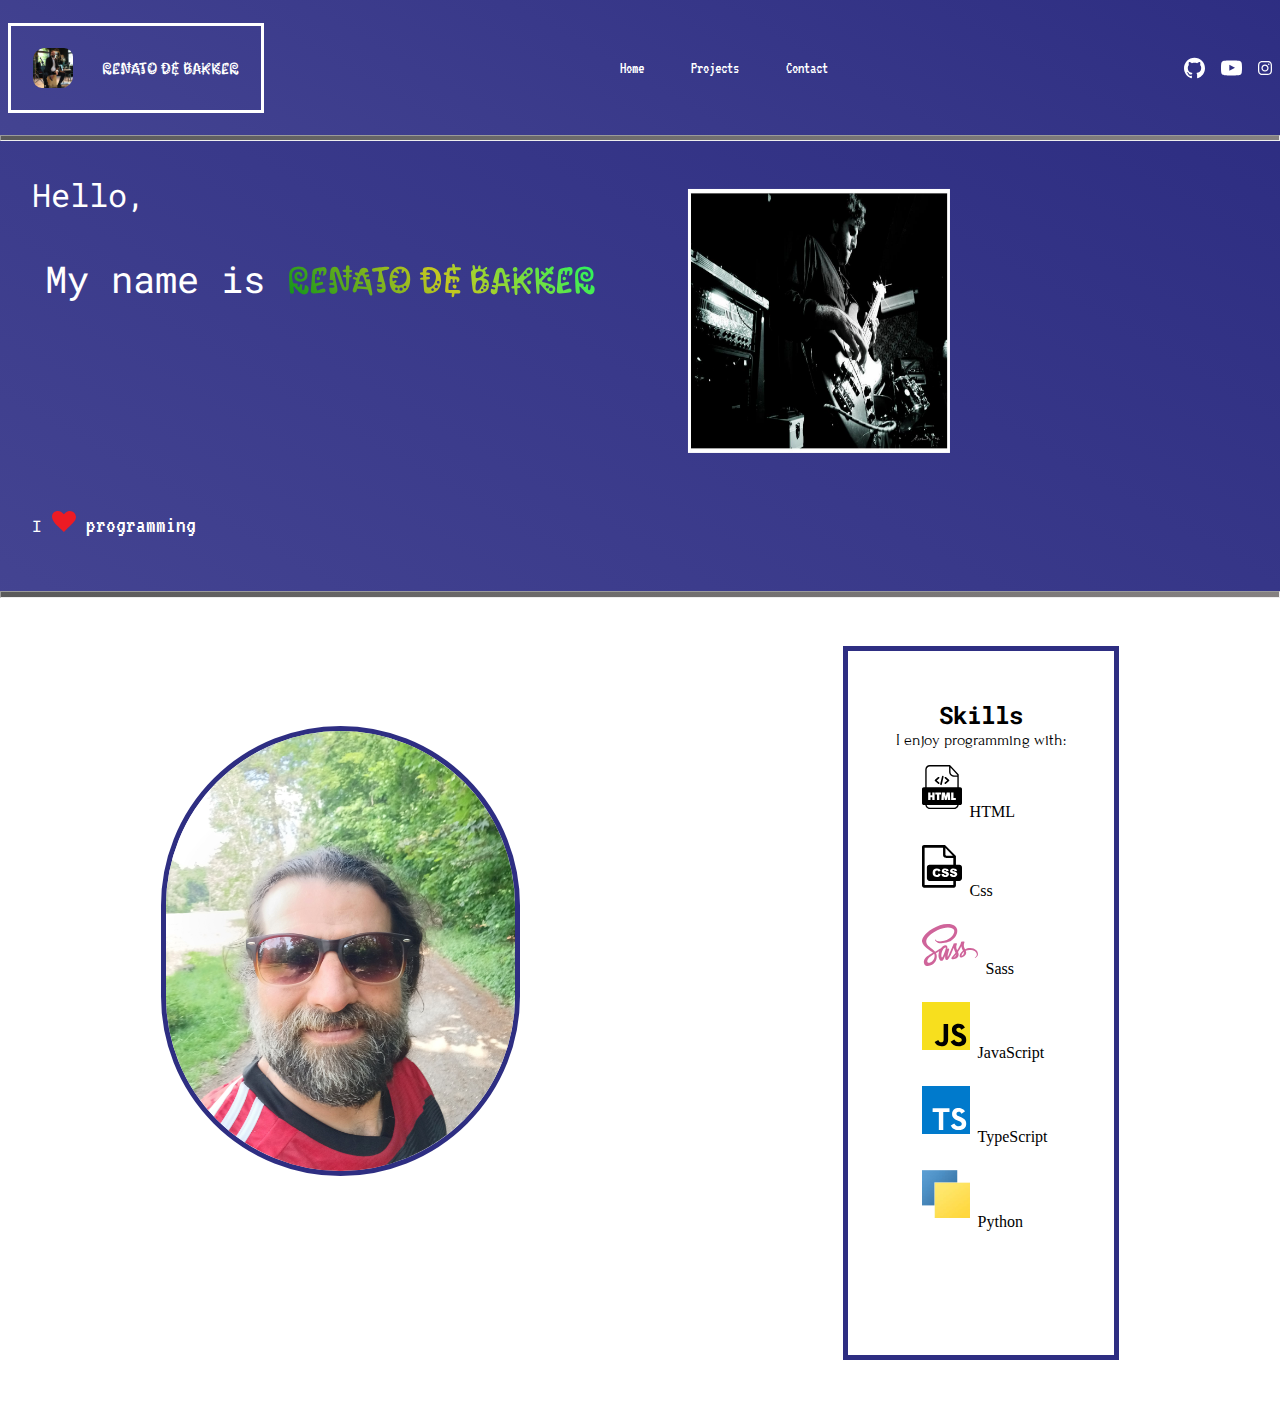
==== index.html @ 530c13e6 "updates" ====
<!doctype html>
<html lang="en">
  <head>
    <meta charset="UTF-8" />
    <link rel="icon" type="image/svg+xml" href="/vite.svg" />
    <meta name="viewport" content="width=device-width, initial-scale=1.0" />
    <title>Portfolio</title>
    <link rel="preconnect" href="https://fonts.googleapis.com">
    <link rel="preconnect" href="https://fonts.gstatic.com" crossorigin>
    <link href="https://fonts.googleapis.com/css2?family=Forum&family=Kablammo&family=Roboto+Mono:ital,wght@0,100..700;1,100..700&family=VT323&display=swap" rel="stylesheet">
    <link rel="stylesheet" href="style.css">
  </head>
  <body>

    <header>

      <nav class="myImageHeader">
        <img  src="Images/IMG_20230623_084343_681.jpg" alt="My-image">
        <p>Renato de Bakker</p>
      </nav>


      <nav class="centerNav">
        <a href="">Home</a>
        <a href="">Projects</a>
        <a href="">Contact</a>
      </nav>


      <nav class="logos">
        <svg xmlns="http://www.w3.org/2000/svg" width="64" height="64" shape-rendering="geometricPrecision" text-rendering="geometricPrecision" image-rendering="optimizeQuality" fill-rule="evenodd" fill="white"  clip-rule="evenodd" viewBox="0 0 640 640"><path d="M319.988 7.973C143.293 7.973 0 151.242 0 327.96c0 141.392 91.678 261.298 218.826 303.63 16.004 2.964 21.886-6.957 21.886-15.414 0-7.63-.319-32.835-.449-59.552-89.032 19.359-107.8-37.772-107.8-37.772-14.552-36.993-35.529-46.831-35.529-46.831-29.032-19.879 2.209-19.442 2.209-19.442 32.126 2.245 49.04 32.954 49.04 32.954 28.56 48.922 74.883 34.76 93.131 26.598 2.882-20.681 11.15-34.807 20.315-42.803-71.08-8.067-145.797-35.516-145.797-158.14 0-34.926 12.52-63.485 32.965-85.88-3.33-8.078-14.291-40.606 3.083-84.674 0 0 26.87-8.61 88.029 32.8 25.512-7.075 52.878-10.642 80.056-10.76 27.2.118 54.614 3.673 80.162 10.76 61.076-41.386 87.922-32.8 87.922-32.8 17.398 44.08 6.485 76.631 3.154 84.675 20.516 22.394 32.93 50.953 32.93 85.879 0 122.907-74.883 149.93-146.117 157.856 11.481 9.921 21.733 29.398 21.733 59.233 0 42.792-.366 77.28-.366 87.804 0 8.516 5.764 18.473 21.992 15.354 127.076-42.354 218.637-162.274 218.637-303.582 0-176.695-143.269-319.988-320-319.988l-.023.107z"/></svg>
        <svg xmlns="http://www.w3.org/2000/svg" width="64" height="64" shape-rendering="geometricPrecision" text-rendering="geometricPrecision" image-rendering="optimizeQuality" fill-rule="evenodd" clip-rule="evenodd" fill= "white" viewBox="0 0 640 640"><path d="M633.468 192.038s-6.248-44.115-25.477-63.485c-24.366-25.477-51.65-25.642-64.123-27.118-89.493-6.52-223.904-6.52-223.904-6.52h-.236s-134.352 0-223.893 6.52c-12.52 1.523-39.768 1.63-64.123 27.118-19.24 19.37-25.358 63.485-25.358 63.485S-.012 243.806-.012 295.681v48.509c0 51.768 6.366 103.643 6.366 103.643s6.248 44.114 25.358 63.52c24.355 25.477 56.363 24.65 70.655 27.367 51.237 4.89 217.644 6.366 217.644 6.366s134.529-.237 224.022-6.638c12.52-1.477 39.756-1.63 64.123-27.119 19.24-19.37 25.476-63.532 25.476-63.532S640 396.03 640 344.154v-48.508c-.13-51.769-6.497-103.643-6.497-103.643l-.035.035zm-379.8 211.007V223.173L426.56 313.41l-172.892 89.635z"/></svg>
        <svg xmlns="http://www.w3.org/2000/svg" shape-rendering="geometricPrecision" text-rendering="geometricPrecision" image-rendering="optimizeQuality" fill-rule="evenodd" clip-rule="evenodd" fill= "white" viewBox="0 0 512 512"><path fill-rule="nonzero" d="M170.663 256.157c-.083-47.121 38.055-85.4 85.167-85.482 47.121-.092 85.407 38.029 85.499 85.159.091 47.13-38.047 85.4-85.176 85.492-47.112.09-85.399-38.039-85.49-85.169zm-46.108.092c.141 72.602 59.106 131.327 131.69 131.185 72.592-.14 131.35-59.089 131.209-131.691-.141-72.577-59.114-131.336-131.715-131.194-72.585.141-131.325 59.114-131.184 131.7zm237.104-137.092c.033 16.954 13.817 30.682 30.772 30.649 16.961-.034 30.689-13.811 30.664-30.765-.033-16.954-13.818-30.69-30.78-30.656-16.962.033-30.689 13.818-30.656 30.772zm-208.696 345.4c-24.958-1.086-38.511-5.234-47.543-8.709-11.961-4.628-20.496-10.177-29.479-19.093-8.966-8.951-14.532-17.461-19.202-29.397-3.508-9.033-7.73-22.569-8.9-47.527-1.269-26.983-1.559-35.078-1.683-103.433-.133-68.338.116-76.434 1.294-103.441 1.069-24.941 5.242-38.512 8.709-47.536 4.628-11.977 10.161-20.496 19.094-29.478 8.949-8.983 17.459-14.532 29.403-19.202 9.025-3.526 22.561-7.715 47.511-8.9 26.998-1.278 35.085-1.551 103.423-1.684 68.353-.133 76.448.108 103.456 1.294 24.94 1.086 38.51 5.217 47.527 8.709 11.968 4.628 20.503 10.145 29.478 19.094 8.974 8.95 14.54 17.443 19.21 29.413 3.524 8.999 7.714 22.552 8.892 47.494 1.285 26.998 1.576 35.094 1.7 103.432.132 68.355-.117 76.451-1.302 103.442-1.087 24.957-5.226 38.52-8.709 47.56-4.629 11.953-10.161 20.488-19.103 29.471-8.941 8.949-17.451 14.531-29.403 19.201-9.009 3.517-22.561 7.714-47.494 8.9-26.998 1.269-35.086 1.56-103.448 1.684-68.338.133-76.424-.124-103.431-1.294zM149.977 1.773c-27.239 1.286-45.843 5.648-62.101 12.019-16.829 6.561-31.095 15.353-45.286 29.603C28.381 57.653 19.655 71.944 13.144 88.79c-6.303 16.299-10.575 34.912-11.778 62.168C.172 178.264-.102 186.973.031 256.489c.133 69.508.439 78.234 1.741 105.548 1.302 27.231 5.649 45.827 12.019 62.092 6.569 16.83 15.353 31.089 29.611 45.289 14.25 14.2 28.55 22.918 45.404 29.438 16.282 6.294 34.902 10.583 62.15 11.777 27.305 1.203 36.022 1.468 105.521 1.336 69.532-.133 78.25-.44 105.555-1.734 27.239-1.302 45.826-5.664 62.1-12.019 16.829-6.585 31.095-15.353 45.288-29.611 14.191-14.251 22.917-28.55 29.428-45.404 6.304-16.282 10.592-34.904 11.777-62.134 1.195-27.323 1.478-36.049 1.344-105.557-.133-69.516-.447-78.225-1.741-105.522-1.294-27.256-5.657-45.844-12.019-62.118-6.577-16.829-15.352-31.08-29.602-45.288-14.25-14.192-28.55-22.935-45.404-29.429-16.29-6.304-34.903-10.6-62.15-11.778C333.747.164 325.03-.101 255.506.031c-69.507.133-78.224.431-105.529 1.742z"/></svg>
      </nav>
    </header>

    <hr>

    <main>
      <aside>
        <p>Hello, </p>
        <p> My name is <span class="myName">Renato de Bakker</span></p>
        <p class="myParagraph exclamation">and this is my portfolio</p>
        <p> I <svg id="Layer_1" data-name="Layer 1" xmlns="http://www.w3.org/2000/svg" heith= "1.5em"  width= "1.5em" viewBox="0 0 122.88 107.39"><defs><style>.cls-1{fill:#ed1b24;fill-rule:evenodd;}</style></defs><title>red-heart</title><path class="cls-1" d="M60.83,17.18c8-8.35,13.62-15.57,26-17C110-2.46,131.27,21.26,119.57,44.61c-3.33,6.65-10.11,14.56-17.61,22.32-8.23,8.52-17.34,16.87-23.72,23.2l-17.4,17.26L46.46,93.55C29.16,76.89,1,55.92,0,29.94-.63,11.74,13.73.08,30.25.29c14.76.2,21,7.54,30.58,16.89Z"/></svg> <span>programming </span></p>

      </aside>
      
      <img class="logo vanilla" src="Images/550240_382487831785274_1279233855_n.jpg" alt="playingBass">
    </main>
    <hr>
    <section class="mainNav">

      <div class="logos">
        <img class="logo" src="Images/20240520_113206.jpg" alt="My-second-Image">
       </div>

      <aside class="skillsNav">

        <h2>Skills</h2>
        <p>I enjoy programming with:</p>
    
        <ul>
          <li><svg xmlns="http://www.w3.org/2000/svg" shape-rendering="geometricPrecision" text-rendering="geometricPrecision" image-rendering="optimizeQuality" width="2.5rem" fill-rule="evenodd" clip-rule="evenodd" viewBox="0 0 464 511.863"><path d="M21.123 259.247h16.714V52.395C37.837 23.599 61.437 0 90.232 0h230.505a7.998 7.998 0 016.39 3.183l96.876 104.809a7.937 7.937 0 012.118 5.411h.041v145.844h16.714c11.618 0 21.124 9.525 21.124 21.124v163.863c0 11.599-9.526 21.124-21.124 21.124h-17.054c-3.023 26.077-25.679 46.505-52.055 46.505H90.232c-26.494 0-49.064-20.306-52.06-46.505H21.123C9.526 465.358 0 455.853 0 444.234V280.371c0-11.619 9.506-21.124 21.123-21.124zm32.731 0h356.292V136.525h-32.219v-.033h-.124c-19.111-.302-34.068-5.373-44.736-14.486-11.073-9.458-17.282-22.969-18.52-39.763l-.075-1.098V16.016H90.232c-20.031 0-36.378 16.347-36.378 36.379v206.852zm355.797 206.111H54.339c2.893 17.4 18.21 30.488 35.893 30.488h283.535c17.609 0 32.961-13.202 35.884-30.488zm-177.829-332.58c1.2-5.152 6.352-8.357 11.505-7.158 5.153 1.2 8.357 6.352 7.158 11.505l-20.773 88.972c-1.199 5.153-6.352 8.358-11.504 7.158-5.153-1.199-8.358-6.352-7.158-11.505l20.772-88.972zm-32.519 71.317c3.972 3.477 4.377 9.521.9 13.493-3.478 3.973-9.521 4.377-13.494.9l-36.354-31.854c-3.972-3.477-4.377-9.521-.9-13.493.295-.336.606-.644.933-.927l36.321-31.826c3.973-3.478 10.016-3.073 13.494.899 3.477 3.973 3.072 10.016-.9 13.494l-28.14 24.656 28.14 24.658zm77.99 14.393c-3.972 3.477-10.016 3.073-13.493-.9-3.478-3.972-3.073-10.016.899-13.493l28.14-24.658-28.14-24.656c-3.972-3.478-4.377-9.521-.899-13.494 3.477-3.972 9.521-4.377 13.493-.899l36.318 31.826c.328.283.639.591.933.927 3.477 3.972 3.073 10.016-.899 13.493l-36.352 31.854zm53.174-188.216V81.11c.913 12.412 5.265 22.192 12.97 28.775 7.822 6.682 19.34 10.418 34.49 10.676v-.03h32.219v-4.052l-79.679-86.207zM119.165 404.76v-30.026H98.782v30.026H71.609v-84.916h27.173v30.026h20.383v-30.026h27.171v84.916h-27.171zm101.221-63.178h-19.702v63.178H173.51v-63.178h-19.7v-21.738h66.576v21.738zm32.473 63.178h-28.396l5.164-84.916h35.46l10.597 43.206h.952l10.594-43.206h35.463l5.163 84.916h-28.398l-1.629-41.168h-.952L286.55 404.76h-20.783l-10.462-41.168h-.815l-1.631 41.168zm139.532 0h-54.348v-84.916h27.174v63.178h27.174v21.738z"/></svg>HTML</li>
          
          <li> <?xml version="1.0" encoding="utf-8"?><svg version="1.1" id="Layer_1" xmlns="http://www.w3.org/2000/svg" xmlns:xlink="http://www.w3.org/1999/xlink" x="0px" y="0px" width="2.5rem"  viewBox="0 0 115.28 122.88" style="enable-background:new 0 0 115.28 122.88" xml:space="preserve"><style type="text/css">.st0{fill-rule:evenodd;clip-rule:evenodd;}</style><g><path class="st0" d="M21.69,57h68.56V37.34H69.59c-2.17,0-5.19-1.17-6.62-2.6c-1.43-1.43-2.3-4.01-2.3-6.17V7.64l0,0H8.15 c-0.18,0-0.32,0.09-0.41,0.18C7.59,7.92,7.55,8.05,7.55,8.24v106.45c0,0.14,0.09,0.32,0.18,0.41c0.09,0.14,0.28,0.18,0.41,0.18 c22.78,0,58.09,0,81.51,0c0.18,0,0.17-0.09,0.27-0.18c0.14-0.09,0.33-0.28,0.33-0.41v-11.16H21.69c-4.14,0-7.56-3.4-7.56-7.56 V64.55C14.13,60.4,17.53,57,21.69,57L21.69,57z M47.36,82.07l6.42,1.94c-0.43,1.8-1.11,3.3-2.04,4.51 c-0.93,1.21-2.07,2.12-3.45,2.73c-1.37,0.61-3.12,0.92-5.25,0.92c-2.58,0-4.68-0.38-6.32-1.12c-1.63-0.75-3.04-2.07-4.23-3.95 c-1.19-1.88-1.78-4.3-1.78-7.23c0-3.92,1.04-6.93,3.13-9.04c2.09-2.1,5.04-3.16,8.86-3.16c2.98,0,5.33,0.6,7.04,1.81 c1.7,1.21,2.98,3.06,3.81,5.57l-6.45,1.43c-0.23-0.72-0.46-1.24-0.71-1.57c-0.41-0.56-0.92-0.99-1.51-1.29 c-0.6-0.3-1.26-0.45-1.99-0.45c-1.67,0-2.94,0.67-3.82,2c-0.67,0.99-1,2.54-1,4.66c0,2.63,0.4,4.42,1.2,5.4 c0.8,0.97,1.92,1.46,3.37,1.46c1.4,0,2.46-0.39,3.18-1.18C46.52,84.71,47.03,83.56,47.36,82.07L47.36,82.07z M56.12,83.93 l6.95-0.44c0.15,1.13,0.46,1.99,0.92,2.57c0.76,0.95,1.83,1.43,3.23,1.43c1.04,0,1.85-0.24,2.41-0.73c0.57-0.49,0.85-1.06,0.85-1.7 c0-0.61-0.26-1.16-0.8-1.65c-0.54-0.49-1.78-0.94-3.74-1.37c-3.21-0.72-5.49-1.68-6.86-2.87c-1.38-1.19-2.07-2.71-2.07-4.57 c0-1.21,0.35-2.36,1.06-3.44c0.71-1.09,1.77-1.94,3.18-2.55c1.42-0.62,3.36-0.93,5.83-0.93c3.03,0,5.33,0.56,6.92,1.69 c1.59,1.13,2.53,2.92,2.84,5.38l-6.88,0.41c-0.18-1.08-0.57-1.86-1.15-2.34c-0.59-0.49-1.4-0.73-2.43-0.73 c-0.85,0-1.5,0.18-1.93,0.54c-0.43,0.36-0.65,0.8-0.65,1.32c0,0.38,0.18,0.71,0.52,1.02c0.34,0.31,1.15,0.6,2.44,0.87 c3.2,0.69,5.49,1.39,6.87,2.1c1.38,0.71,2.39,1.58,3.02,2.63c0.63,1.04,0.94,2.21,0.94,3.51c0,1.52-0.42,2.92-1.26,4.2 c-0.84,1.28-2.01,2.26-3.52,2.92c-1.51,0.66-3.4,0.99-5.7,0.99c-4.03,0-6.82-0.78-8.37-2.33C57.2,88.29,56.32,86.32,56.12,83.93 L56.12,83.93z M80.08,83.93l6.95-0.44c0.15,1.13,0.46,1.99,0.92,2.57c0.76,0.95,1.83,1.43,3.23,1.43c1.04,0,1.85-0.24,2.41-0.73 c0.57-0.49,0.85-1.06,0.85-1.7c0-0.61-0.27-1.16-0.8-1.65c-0.54-0.49-1.78-0.94-3.74-1.37c-3.21-0.72-5.49-1.68-6.86-2.87 c-1.38-1.19-2.07-2.71-2.07-4.57c0-1.21,0.35-2.36,1.06-3.44c0.71-1.09,1.77-1.94,3.18-2.55c1.42-0.62,3.36-0.93,5.83-0.93 c3.03,0,5.33,0.56,6.92,1.69c1.59,1.13,2.53,2.92,2.84,5.38l-6.88,0.41c-0.18-1.08-0.57-1.86-1.15-2.34 c-0.59-0.49-1.4-0.73-2.43-0.73c-0.85,0-1.49,0.18-1.93,0.54c-0.43,0.36-0.65,0.8-0.65,1.32c0,0.38,0.18,0.71,0.52,1.02 c0.34,0.31,1.15,0.6,2.44,0.87c3.2,0.69,5.49,1.39,6.87,2.1c1.38,0.71,2.39,1.58,3.02,2.63c0.63,1.04,0.94,2.21,0.94,3.51 c0,1.52-0.42,2.92-1.26,4.2c-0.84,1.28-2.01,2.26-3.52,2.92c-1.51,0.66-3.4,0.99-5.7,0.99c-4.03,0-6.82-0.78-8.37-2.33 C81.16,88.29,80.29,86.32,80.08,83.93L80.08,83.93z M97.79,57h9.93c4.16,0,7.56,3.41,7.56,7.56v31.42c0,4.15-3.41,7.56-7.56,7.56 h-9.93v13.55c0,1.61-0.65,3.04-1.7,4.1c-1.06,1.06-2.49,1.7-4.1,1.7c-29.44,0-56.59,0-86.18,0c-1.61,0-3.04-0.64-4.1-1.7 c-1.06-1.06-1.7-2.49-1.7-4.1V5.85c0-1.61,0.65-3.04,1.7-4.1c1.06-1.06,2.53-1.7,4.1-1.7h58.72C64.66,0,64.8,0,64.94,0 c0.64,0,1.29,0.28,1.75,0.69h0.09c0.09,0.05,0.14,0.09,0.23,0.18l29.99,30.36c0.51,0.51,0.88,1.2,0.88,1.98 c0,0.23-0.05,0.41-0.09,0.65V57L97.79,57z M67.52,27.97V8.94l21.43,21.7H70.19c-0.74,0-1.38-0.32-1.89-0.78 C67.84,29.4,67.52,28.71,67.52,27.97L67.52,27.97z"/></g></svg>Css</li>
          
          <li> <?xml version="1.0" encoding="utf-8"?><svg version="1.1" id="Layer_1" xmlns="http://www.w3.org/2000/svg" xmlns:xlink="http://www.w3.org/1999/xlink" x="0px" y="0px" width="3.5rem"  viewBox="0 0 122.88 92.11" style="enable-background:new 0 0 122.88 92.11" xml:space="preserve"><style type="text/css"></style><g><path class="st0" d="M105.78,52.89c-4.3,0.02-8.02,1.06-11.14,2.59c-1.15-2.28-2.3-4.27-2.5-5.76c-0.22-1.73-0.48-2.78-0.22-4.85 c0.26-2.06,1.46-4.99,1.46-5.23c-0.02-0.22-0.26-1.27-2.74-1.3c-2.47-0.02-4.61,0.48-4.85,1.13c-0.24,0.65-0.72,2.14-1.03,3.67 c-0.43,2.26-4.94,10.25-7.51,14.45c-0.84-1.63-1.56-3.07-1.7-4.22c-0.22-1.73-0.48-2.78-0.22-4.85c0.26-2.06,1.46-4.99,1.46-5.23 c-0.02-0.22-0.26-1.27-2.74-1.3c-2.47-0.02-4.61,0.48-4.85,1.13c-0.24,0.65-0.5,2.18-1.03,3.67c-0.5,1.49-6.5,14.83-8.06,18.31 c-0.79,1.78-1.49,3.19-1.99,4.15c-0.5,0.96-0.02,0.07-0.07,0.17c-0.43,0.82-0.67,1.27-0.67,1.27v0.02c-0.34,0.6-0.7,1.18-0.86,1.18 c-0.12,0-0.36-1.61,0.05-3.82c0.89-4.63,3.05-11.86,3.02-12.12c0-0.12,0.41-1.39-1.39-2.04c-1.75-0.65-2.38,0.43-2.52,0.43 s-0.26,0.38-0.26,0.38s1.94-8.14-3.72-8.14c-3.55,0-8.45,3.86-10.87,7.39c-1.54,0.84-4.8,2.62-8.26,4.51 c-1.32,0.72-2.69,1.49-3.98,2.18l-0.26-0.29C21.46,53.08,8.76,47.9,9.29,38.06c0.19-3.58,1.44-13.01,24.39-24.43 c18.79-9.36,33.84-6.79,36.46-1.08c3.72,8.16-8.04,23.33-27.58,25.51c-7.44,0.84-11.35-2.04-12.34-3.12 c-1.03-1.13-1.18-1.18-1.56-0.96c-0.62,0.34-0.24,1.34,0,1.94c0.58,1.51,2.98,4.2,7.06,5.54c3.58,1.18,12.31,1.82,22.87-2.26 c11.83-4.58,21.07-17.31,18.36-27.94C74.19,0.45,56.24-3.11,39.27,2.92c-10.1,3.6-21.05,9.22-28.92,16.59 C0.99,28.24-0.5,35.87,0.12,39.04c2.18,11.31,17.76,18.67,24,24.12c-0.31,0.17-0.6,0.34-0.86,0.48c-3.12,1.54-15,7.75-17.98,14.33 C1.92,85.41,5.81,90.77,8.4,91.49c8.02,2.23,16.23-1.78,20.67-8.38c4.42-6.6,3.89-15.17,1.85-19.08l-0.07-0.14l2.45-1.44 c1.58-0.94,3.14-1.8,4.51-2.54c-0.77,2.09-1.32,4.56-1.61,8.16c-0.34,4.22,1.39,9.7,3.67,11.86c1.01,0.94,2.21,0.96,2.95,0.96 c2.64,0,3.84-2.18,5.16-4.8c1.63-3.19,3.07-6.89,3.07-6.89s-1.8,10.01,3.12,10.01c1.8,0,3.6-2.33,4.42-3.53v0.02 c0,0,0.05-0.07,0.14-0.24c0.1-0.15,0.2-0.3,0.29-0.46v-0.05c0.72-1.25,2.33-4.1,4.73-8.83c3.1-6.1,6.07-13.73,6.07-13.73 s0.29,1.87,1.18,4.94c0.53,1.82,1.68,3.82,2.57,5.76c-0.72,1.01-1.15,1.58-1.15,1.58l0.02,0.02c-0.58,0.77-1.22,1.58-1.9,2.4 c-2.45,2.93-5.38,6.26-5.76,7.22c-0.46,1.13-0.36,1.97,0.53,2.64c0.65,0.48,1.8,0.58,3.02,0.48c2.21-0.14,3.74-0.7,4.51-1.03 c1.2-0.43,2.57-1.08,3.89-2.04c2.4-1.78,3.86-4.3,3.72-7.66c-0.07-1.85-0.67-3.67-1.42-5.4c0.22-0.31,0.43-0.62,0.65-0.96 c3.79-5.54,6.72-11.64,6.72-11.64s0.29,1.87,1.18,4.94c0.46,1.56,1.37,3.26,2.18,4.94c-3.55,2.9-5.78,6.26-6.55,8.47 c-1.42,4.08-0.31,5.93,1.78,6.36c0.94,0.19,2.28-0.24,3.29-0.67c1.25-0.41,2.76-1.1,4.15-2.14c2.4-1.78,4.7-4.25,4.58-7.58 c-0.07-1.54-0.48-3.05-1.03-4.49c3.02-1.25,6.94-1.97,11.9-1.37c10.68,1.25,12.79,7.92,12.39,10.7c-0.41,2.78-2.64,4.32-3.38,4.8 c-0.74,0.46-0.98,0.62-0.91,0.96c0.1,0.5,0.43,0.48,1.08,0.38c0.89-0.14,5.62-2.28,5.81-7.42 C123.16,60.02,116.89,52.82,105.78,52.89L105.78,52.89L105.78,52.89z M23.41,80.66c-3.53,3.86-8.5,5.33-10.61,4.08 c-2.28-1.32-1.39-7.01,2.95-11.11c2.64-2.5,6.07-4.8,8.33-6.22c0.5-0.31,1.27-0.77,2.18-1.32c0.14-0.1,0.24-0.14,0.24-0.14 c0.17-0.1,0.36-0.22,0.55-0.34C28.66,71.47,27.13,76.6,23.41,80.66L23.41,80.66z M49.21,63.12c-1.22,3-3.82,10.71-5.38,10.27 c-1.34-0.36-2.16-6.19-0.26-11.95c0.96-2.9,3-6.36,4.2-7.7c1.94-2.16,4.06-2.88,4.58-1.99C52.98,52.89,49.98,61.24,49.21,63.12 L49.21,63.12z M70.5,73.29c-0.53,0.26-1.01,0.46-1.22,0.31c-0.17-0.1,0.22-0.46,0.22-0.46s2.66-2.86,3.72-4.18 c0.6-0.77,1.32-1.66,2.09-2.66v0.29C75.3,70.05,71.99,72.36,70.5,73.29L70.5,73.29z M86.92,69.55c-0.38-0.29-0.34-1.18,0.96-3.96 c0.5-1.1,1.66-2.95,3.65-4.7c0.24,0.72,0.38,1.42,0.36,2.06C91.86,67.27,88.79,68.88,86.92,69.55L86.92,69.55L86.92,69.55z"/></g></svg>Sass</li>
          
          <li><?xml version="1.0" encoding="utf-8"?><svg version="1.1" id="Layer_1" xmlns="http://www.w3.org/2000/svg" xmlns:xlink="http://www.w3.org/1999/xlink" x="0px" y="0px" width="3rem" viewBox="0 0 122.88 122.88" style="enable-background:new 0 0 122.88 122.88" xml:space="preserve"><g><polygon class="st0" points="0,0 122.88,0 122.88,122.88 0,122.88 0,0"/><path class="st1" d="M32.31,102.69l9.4-5.69c1.81,3.22,3.46,5.94,7.42,5.94c3.79,0,6.19-1.48,6.19-7.26V56.41h11.55v39.43 c0,11.96-7.01,17.4-17.24,17.4C40.39,113.24,35.03,108.46,32.31,102.69L32.31,102.69L32.31,102.69z M73.14,101.45l9.4-5.44 c2.48,4.04,5.69,7.01,11.38,7.01c4.78,0,7.84-2.39,7.84-5.69c0-3.96-3.13-5.36-8.41-7.67l-2.89-1.24c-8.33-3.55-13.86-8-13.86-17.4 c0-8.66,6.6-15.26,16.91-15.26c7.34,0,12.62,2.56,16.41,9.24l-8.99,5.77c-1.98-3.55-4.12-4.95-7.42-4.95 c-3.38,0-5.53,2.14-5.53,4.95c0,3.46,2.14,4.87,7.09,7.01l2.89,1.24c9.82,4.21,15.34,8.5,15.34,18.15 c0,10.39-8.17,16.08-19.14,16.08C83.45,113.25,76.52,108.13,73.14,101.45L73.14,101.45L73.14,101.45z M73.14,101.45L73.14,101.45 L73.14,101.45L73.14,101.45z"/></g></svg>JavaScript</li>
          
          <li> <svg xmlns="http://www.w3.org/2000/svg" xmlns:xlink="http://www.w3.org/1999/xlink" aria-hidden="true" role="img" class="iconify iconify--logos" width="3rem" height="3rem" preserveAspectRatio="xMidYMid meet" viewBox="0 0 256 256"><path fill="#007ACC" d="M0 128v128h256V0H0z"></path><path fill="#FFF" d="m56.612 128.85l-.081 10.483h33.32v94.68h23.568v-94.68h33.321v-10.28c0-5.69-.122-10.444-.284-10.566c-.122-.162-20.4-.244-44.983-.203l-44.74.122l-.121 10.443Zm149.955-10.742c6.501 1.625 11.459 4.51 16.01 9.224c2.357 2.52 5.851 7.111 6.136 8.208c.08.325-11.053 7.802-17.798 11.988c-.244.162-1.22-.894-2.317-2.52c-3.291-4.795-6.745-6.867-12.028-7.233c-7.76-.528-12.759 3.535-12.718 10.321c0 1.992.284 3.17 1.097 4.795c1.707 3.536 4.876 5.649 14.832 9.956c18.326 7.883 26.168 13.084 31.045 20.48c5.445 8.249 6.664 21.415 2.966 31.208c-4.063 10.646-14.14 17.879-28.323 20.276c-4.388.772-14.79.65-19.504-.203c-10.28-1.828-20.033-6.908-26.047-13.572c-2.357-2.6-6.949-9.387-6.664-9.874c.122-.163 1.178-.813 2.356-1.504c1.138-.65 5.446-3.129 9.509-5.485l7.355-4.267l1.544 2.276c2.154 3.29 6.867 7.801 9.712 9.305c8.167 4.307 19.383 3.698 24.909-1.26c2.357-2.153 3.332-4.388 3.332-7.68c0-2.966-.366-4.266-1.91-6.501c-1.99-2.845-6.054-5.242-17.595-10.24c-13.206-5.69-18.895-9.224-24.096-14.832c-3.007-3.25-5.852-8.452-7.03-12.8c-.975-3.617-1.22-12.678-.447-16.335c2.723-12.76 12.353-21.659 26.25-24.3c4.51-.853 14.994-.528 19.424.569Z"></path></svg>TypeScript</li>
          
          <li><?xml version="1.0" encoding="utf-8"?><svg version="1.1" id="Layer_1" xmlns="http://www.w3.org/2000/svg" xmlns:xlink="http://www.w3.org/1999/xlink" x="0px" y="0px" width="3rem" viewBox="0 0 121.54 122.88" style="enable-background:new 0 0 121.54 122.88" xml:space="preserve"><style type="text/css"></style><g><g><defs><path id="SVGID_1_" d="M60.04,0c-5.01,0.02-9.8,0.45-14.01,1.2C33.63,3.39,31.38,7.98,31.38,16.44v11.17h29.32v3.72H31.38h-11 c-8.52,0-15.98,5.12-18.31,14.86c-2.69,11.17-2.81,18.13,0,29.79c2.08,8.68,7.06,14.86,15.58,14.86h10.08V77.46 c0-9.68,8.37-18.21,18.31-18.21h29.28c8.15,0,14.66-6.71,14.66-14.9V16.44c0-7.94-6.7-13.91-14.66-15.24 C70.28,0.36,65.06-0.02,60.04,0L60.04,0z M44.19,8.99c3.03,0,5.5,2.51,5.5,5.6c0,3.08-2.47,5.57-5.5,5.57 c-3.04,0-5.5-2.49-5.5-5.57C38.69,11.5,41.15,8.99,44.19,8.99L44.19,8.99z"/></defs><clipPath id="SVGID_2_"><use xlink:href="#SVGID_1_" style="overflow:visible"/></clipPath><g class="st0"><defs><rect id="SVGID_3_" x="-0.75" y="-0.02" width="90.72" height="90.87"/></defs><clipPath id="SVGID_4_"><use xlink:href="#SVGID_3_" style="overflow:visible"/></clipPath><g style="clip-path:url(#SVGID_4_)"><image style="overflow:visible" width="196" height="193" xlink:href="[data-uri] EAMCAwYAAAOcAAAEdgAABpz/2wCEABALCwsMCxAMDBAXDw0PFxsUEBAUGx8XFxcXFx8eFxoaGhoX Hh4jJSclIx4vLzMzLy9AQEBAQEBAQEBAQEBAQEABEQ8PERMRFRISFRQRFBEUGhQWFhQaJhoaHBoa JjAjHh4eHiMwKy4nJycuKzU1MDA1NUBAP0BAQEBAQEBAQEBAQP/CABEIAMQAxgMBIgACEQEDEQH/ xACjAAEBAQEBAQEAAAAAAAAAAAABAAIFBgQHAQEBAQEBAAAAAAAAAAAAAAAABAECAxAAAQEIAgID AAMAAAAAAAAAAAMwQBM0BhYmRgIzATIRBRUUJDURAAADBgUEAAUFAAAAAAAAAAABAkBCkrLSc6ID wzSEERIToyExYTIUQVGRUhUSAAEDBAIBBQAAAAAAAAAAAAAwMXGhAoJDAYPwEYEyQjP/2gAMAwEA AhEDEQAAAPWfH8vGql9Hebu+PR3mxvpLzVj0t5kPTXmQ9OeYj095ePT3lw9TeWD1N5YPVXlRv6Pf JTUcvjdnjVyBo74BjJoAYzIBoaDYzIEgSBIe8qjs5fG7PHqlzJ3wDGZANACAaAGbmTBIEgSHu6o7 OXx+zx6pcyenmGjNBjJoAYzIBoARpJgkAY91VHZzOP2ORVKCenmSZoMZkA0AIBoAYzI0NGAY9zVH ZzeP2ORVIDenGZANGaCBIAxmQDQAjSTAMe4mjs5nI7HIrkBu+MyBIA2bmQDQZkA0AMZkaGjHuKo7 ObyOvya5AbvgGMyAaAGzcyAMZkA0AIEjfb1RWc3k9fk1yA3fAMZkCQBjMmaGgBjJoAYzIe2qit53 J63KrkBu+AYBAkAYBjMmaDGZANACHtZorebyutya5CTvgkCQJANADGZANGaDGTQAx7SqK3ncrq8q uQq74JAkCQJAGAYzJmgwCAaD2dUVufjr086rrmKKoiiqCoiiKKoKiKO7VPR//9oACAECAAEFAE0u HnhBTIKZBTIKZBTIKZBTIKZBTIKZBTPjwJejRL0aJejRLraJdbRLraJdbRLraJdbRLraJdbTh6tP /9oACAEDAAEFAFFefjnGUIyhGUIyhGUIyhGUIyhGUI3Mjcz58ivu0V92ivu0V7GivY0V7GivY0V7 GivY0V7GivY05+zT/9oACAEBAAEFAPs/u+P1691pl2Jl2Jl2pl2pl3Jl3Jl3Jl3pl3pl4Jl4Jl4p l4pl4pl5JF5JF5JF5pF5pF5pF6JF6JH83x+bVH+g76zVE+76zU8+76zU8+76zU8+761U0+761U0+ 761U0+761Us8761Us8763Us8763Uk8763Uk8763Uk8765Uk8765Uc8765Uc8767Uc6767Uc6767U U6767UU6769UU6769UU67699n+THxwxwxwxwxwxsxsxsxoxoxoxkxkxgxgxgxcxcxYxYxUxUxU/q fm//2gAIAQICBj8A4554fgao1RqjVGqNUao1RqjVGqZehbCmZbCmZbCmZbCmZbCmZbCmZbCnYWwp 2FsKdhbCnYWwp2HH7Ysbzebzebzebzebjcbj7fLz3P/aAAgBAwIGPwDnjjluR6D0HoPQeg9B6D0H oPQehj6l0qYF0qYF0qYF0qYF0qYF0qYF0qYF0qdZdKnWXSp1l0qdZz+OTmg0Gg0Gg0Gg0Gk0mk+v x89j/9oACAEBAQY/AE5Ksk8w1IJfUldPmZl0+R/sNscZUjbHGVI2xxlSNscZUjbKjKkbVUZUjaqj KkbVUZUjaqjKkbVUZUjaqjKkbVUZUjaqjKkbVUZUjaqjKkbVUZUjaqjKkbRUZUjaKjKkbRUZUjaK jKkbRUZUjaKjKkf6HZ8PB5/H1+PTs7+3qMuymZbRwdEZdlMy2jg6Iy7KZltHB0Rl2UzLaODojLtJ mW0cHSGXaKZbRwdIZdpMy2jg6Qy7RTLaOFpDLtFMto4WkMu0Uy2jhaQy7RTLaOFpDLtFMto4WkMu 0Uy2jhaQy7RTLaOFpDLtFMto4WkMu0Uy2jhaQRaKZbRwtIItFMto4WkEWimW0cPSCLRTKaOHpBFo plNHD0gi0Uymjh6QRaKZTRw9IJ/N6+XsLp07vt6n/X6h7GHsYexh7GHsYexh7GH8Yfxh/GH8Yfxh /GH/AGB/2B/2B/2B/wBgf9gf9gf9gf8AYH/YP1/D8H16+Ls/n7R//9k=" transform="matrix(0.48 0 0 -0.48 -1.8717 91.9867)"/></g></g></g><g><defs><path id="SVGID_5_" d="M93.63,31.33v13.02c0,10.09-8.56,18.59-18.31,18.59H46.04c-8.02,0-14.66,6.86-14.66,14.9v27.91 c0,7.94,6.91,12.62,14.66,14.9c9.28,2.73,18.18,3.22,29.28,0c7.38-2.14,14.66-6.44,14.66-14.9V94.58H60.69v-3.72h29.28h14.66 c8.52,0,11.69-5.94,14.66-14.86c3.06-9.18,2.93-18.01,0-29.79c-2.11-8.48-6.13-14.86-14.66-14.86H93.63L93.63,31.33z M77.16,102.02c3.04,0,5.5,2.49,5.5,5.57c0,3.09-2.46,5.6-5.5,5.6c-3.03,0-5.5-2.51-5.5-5.6 C71.66,104.51,74.13,102.02,77.16,102.02L77.16,102.02z"/></defs><clipPath id="SVGID_6_"><use xlink:href="#SVGID_5_" style="overflow:visible"/></clipPath><g class="st1"><defs><rect id="SVGID_7_" x="31.38" y="31.33" width="90.97" height="92.53"/></defs><clipPath id="SVGID_8_"><use xlink:href="#SVGID_7_" style="overflow:visible"/></clipPath><g style="clip-path:url(#SVGID_8_)"><image style="overflow:visible" width="196" height="197" xlink:href="[data-uri] EAMCAwYAAANnAAAEMQAABkT/2wCEABALCwsMCxAMDBAXDw0PFxsUEBAUGx8XFxcXFx8eFxoaGhoX Hh4jJSclIx4vLzMzLy9AQEBAQEBAQEBAQEBAQEABEQ8PERMRFRISFRQRFBEUGhQWFhQaJhoaHBoa JjAjHh4eHiMwKy4nJycuKzU1MDA1NUBAP0BAQEBAQEBAQEBAQP/CABEIAMYAxgMBIgACEQEDEQH/ xACoAAEBAQEBAQAAAAAAAAAAAAAAAQMEAgYBAQEBAQEBAAAAAAAAAAAAAAABAwIFBBAAAQEIAgID AQAAAAAAAAAAAAMwQAISMwQURDITISMBESJFEQABAQgCAgIDAQAAAAAAAAABAEDwocEyUqIzcdER clESMQIiExIAAQECDAQEBwAAAAAAAAAAAAEwApGhMkJykqIDM0ODoxExhIVhcRI0IUGBUmLSE//a AAwDAQACEQMRAAAA+2y9YeN9OszYd6MhqyGrJGjIurIaskasRtMhqyGrKL3vD0cHP0YfH3Bh2BFg EoEWQAlLFkAAdY9PBhvh8/SVh3FgEJRBKBFEEAsWAR1j1MGG+PzdQY9BLFEEARYoQlEWQAlL1K9P 52G+Hz9Bh3FgEJSxYBCUQSgRRBHWPTwYb4/P1FmPYCVEAEsWAQlEWKEJR1D0sGO2OHQY9RUQKERY BCUsAERRBL1D08Lhvj8/UWY9AJUQKAlRABLFgEJR0q9LFjtjhQx7iogAIsgFSoiwCEpYDqHo4sds cKGPQKlEEAJUQKERRABL0j0cGO2WPUGPQQACxZAAEWQCpURYdI9HFlrlh0GPUWAAQCpRBACVEChH Qr0cfWZAZ2ACUAABCAAAlQNx9mX/2gAIAQIAAQUAuVlfhbvWO9Y71jvWO9Y71jvWO9YyFjIWMhY7 Iy6rtLqu0uq7S5rtLms0uazS5rNLms0uazS4rNLis0Wk7PWes9Z6z1nrPWes9Z6z1n5P/9oACAED AAEFAIIYZZISSEkhJISSEkhJISSEkhJICSAl+BPi0T4tIOLSDi0g4tIOLSDi0g4tIOLSDi0g4tIf v68nk8nk8nk8nk/R+j9Hk//aAAgBAQABBQC5WUgjyVzJXMlcyVzKXMpcylzKXMpcylzKXMpcylzK XMpcyrgyrgyrgy7gy7gy7gy7gy7g7VMO8qu/8+8qu+hd1HfQu6jvoXdR30Luo76F3Ud9C7qO+hdV HfRuqjvo3VR30bqo76N1Ud9G6qO+jdVHfSuqjvpXNR30rmo76VzUd9K5qO+nc83fTuebvp3PN301 4YPmORIkSJEiRIkSJEiRIkSJEiRIkSJEiRIkSJEiRIkRJESREkRJESREkRJYMb//2gAIAQICBj8A fRH30RHuSPKYl5WUxLyspiXlZTEvKymLeVlMW8rKYt5WUxbyspi3ldTFvK6mLeV1JT3sPXznfd5+ JeUmnbi8pNO3F5SadvH6TTt4/SadvH6TTt4/SadAP0mnQD9Jp0A/SadAP0mnQj3H+XHjO9fGL4GT uGTuGTuGTuGRuGRumRumRumRumRumRumX7T8uX6xn//aAAgBAwIGPwBOKJASUgJKQElICS7ASXYC S7ASXYCS7ASXYCS7ASXYDkmNw+gnk01xGmsI01hGmsI01hGmsI01hGmsI01RGmqI01RJUROiJ0RO iJ0ROsk6yTrJOsk6yTrJOsnzxPA//9oACAEBAQY/AAP0PgePP4HyqoDpVQCqgOlVAdKqA6VUB0qo DpVQHSqgOlVAdKqA6VUB0qoDpVQHSrgOlXAdKuA6VcB0q4DpVwHSrgOlXAdKuA6X+vn+/nwLvCHr MtD3Iesy0Pch6zLQ9yHrMtD3Iesy0Pch6zLQ9yHrMtD3Iesy0PchxMtD3IcTLQ9yHEy0PchxMtD3 IcTLQ9yHEy0PchxMtD3IcTLQ9yHEy0PchxMtD3IcTLQ9yHE2h7kOJtD3IcTaHuQ4m0Pch9v2+p8f jx5WzErZiVsxK2YlbMStmJWzErZiVsxK2YlbMStmJWzErZiVsxK2YlbMStmJW3ErbiVtxK24lbcS vH2/m7wfn4X/2Q==" transform="matrix(0.48 0 0 -0.48 30.2589 125.0428)"/></g></g></g></g></svg>Python</li>

        </ul>
      </aside> 

    </section>


    <footer>

    </footer>

    <div id="app"></div>
    <script type="module" src="main.js"></script>
  </body>
</html>
---- style.css ----
:root{
    --paragraph: "Roboto Mono", monospace; 
    --navheader: "Kablammo", system-ui;
    --robotText: "VT323", monospace;
    --forumText: "Forum", serif;
    --bgColor: linear-gradient(30deg, rgba(2, 2, 107, 0.74), rgba(22, 22, 116, 0.897));
    --hrLongColor: linear-gradient(60deg,  rgba(73, 73, 73, 0.911), rgb(133, 129, 129));
    --borderColor: rgba(22, 22, 116, 0.897);
  
  }
  
  
  
  * {
    margin: 0;
    padding: 0;
    box-sizing: border-box;
  }
  
  header {
    display: flex;
    align-items: center;
    justify-content: space-between;
    background: var(--bgColor);
    height: 15vh;
  
  
  
    .myImageHeader {
      display: flex;
      width: 20vw;
      height: 10vh;
      justify-content: space-around;
      align-items: center;
      padding: .5em;
      margin: .5em;
      border: 3px solid white;
      
      img {
        max-height: 2.5em;
        border-radius: 12px 9px 12px 9px;
      }
      p {
        font-family: var(--navheader);
        color: white;
        transition: color 0.3s ease-in-out; 

       
      
      }
      p:hover {
        color: rgba(79, 212, 79, 0.699);
        cursor: pointer;
      }
      
    }
  
    .centerNav{
      min-width: 20%;
      max-width: 60%;
      max-height: 100%;
      display: flex;
      justify-content: space-around;
      align-items: center;
      a {
        color: white;
        text-decoration: none;
        font-family: var(--robotText);
      }
    }
  
    .logos {
      display: flex;
      height: 100%;
      align-items: center;
      justify-content: space-evenly;
  

      
      svg{
        min-width: 1.5em;
        max-width: 2.5em;
        padding: .5em;
        min-height: 1.5em;
        max-height: 3em;
  
      }
    }
  }
  
  hr {
    background: var(--hrLongColor);
    height: .4em;
    
  }
  
  main {
    width: 100%;
    min-height: 50vh;
    max-height: 80vh;
    display: grid;
    grid-template-columns: 1fr 1fr;
    background: var(--bgColor);
    margin: 0;
  
    aside {
      display: grid;
      grid-template-rows: repeat(4, 1fr);
  
  
  
      p {
        color: white;   
        font-family: var(--paragraph);
        
        .myName {
          font-family: var(--navheader);
          background: linear-gradient(45deg, rgba(1, 161, 9, 0.863), rgba(236, 240, 3, 0.781), rgb(32, 248, 97));
            -webkit-background-clip: text;
            -webkit-text-fill-color: transparent;
            animation: gradientAnimation 1s linear infinite;
        }
        .exclamation {
            visibility: hidden; /* Start hidden */
            display: inline-block;
            width: 0.5ch; /* Keeps space reserved */
            /* transition: box-shadow 0.3s ease-in-out;
            transition: color 0.3s ease-in-out;  */
            
        }
        .myparagraph {
          animation: gradientAnime 1s  ease-in;
        }
      }
    }

    @keyframes gradientAnime {
      0% {
        opacity: 0; 
        font-size: 3em 
      }
      50% {
        opacity: 1;  
        font-size: 6em 
      }
      100% {
        opacity: 0;  
        font-size: 3em 
      }
    }

    @keyframes gradientAnimation {
      0% {
        opacity: 0;  /
      }
      50% {
        opacity: 1;  /
      }
      100% {
        opacity: 0;  
      }
    }
  

    aside p:nth-child(1){
      font-size: 2rem;
      padding: 2rem;
    }
  
    aside p:nth-child(2){
      font-size: 2.3rem;
      text-align: center;
    }
  
    aside p:nth-child(3){
      font-size: 1.5rem;
      text-align: end;
    }
    aside p:nth-child(4){
      font-size: 1rem;
      padding: 2rem;
  
      span {
        font-family: var(--robotText);
        font-size: 1.5rem;
        
      }
    }
  
    img {
      min-height: 20vh;
      max-height: 40vh;
      min-width: 20vw;
      max-width: 40vw;
      padding: 3em;
      
    }
  }
  
  .mainNav {
    display: flex;
    width: 100%;
    height: 90vh;
    justify-content: space-around;
  
    .skillsNav {
      display: flex;
      flex-direction: column;
      align-items: center;
      padding: 3rem;
      margin: 3rem;
      border: 5px solid var(--borderColor);
  
  
      h2{
        font-family: var(--paragraph);
    
      }
    
      p{
        font-family: var(--forumText);
        grid: paragraph;
      }
      ul {
        list-style: none;
        li{
          padding: .5em;
          svg{
            margin: .5em;
          }
          
        }
      }
      ul li:nth-child(3){
        .st0{fill-rule:evenodd;clip-rule:evenodd;fill:#CF649A;}
      }
    
      ul li:nth-child(4){
        .st0{fill-rule:evenodd;clip-rule:evenodd;fill:#F7DF1E;} .st1{fill-rule:evenodd;clip-rule:evenodd;}
    
      }
    
      ul li:nth-child(5){
        .st0{clip-path:url(#SVGID_2_);} .st1{clip-path:url(#SVGID_6_);}
      }
    }
    
  
  
    .logos {
      border: 5px solid var(--bgColor);
      padding: 3rem;
      margin-top: 5rem;
  
  
      img {
        max-width: 40vw;
        min-width: 20vw;
        min-height: 25vh;
        max-height: 50vh;
        border-radius: 40vw 40vw;
        border: 5px solid var(--borderColor);
      }
    }
  }

  .logo {
    height: 32em;
    width: 28vw;
  
    will-change: filter;
    transition: filter 300ms, height .5s, width .5s ;
  }
  .logo:hover {
    filter: drop-shadow(0 0 6em #292786bb);
    width: 45vw;
    height: 50vh;
  }
  .logo.vanilla:hover {
    filter: drop-shadow(0 0 6em #60f334dc);
  }
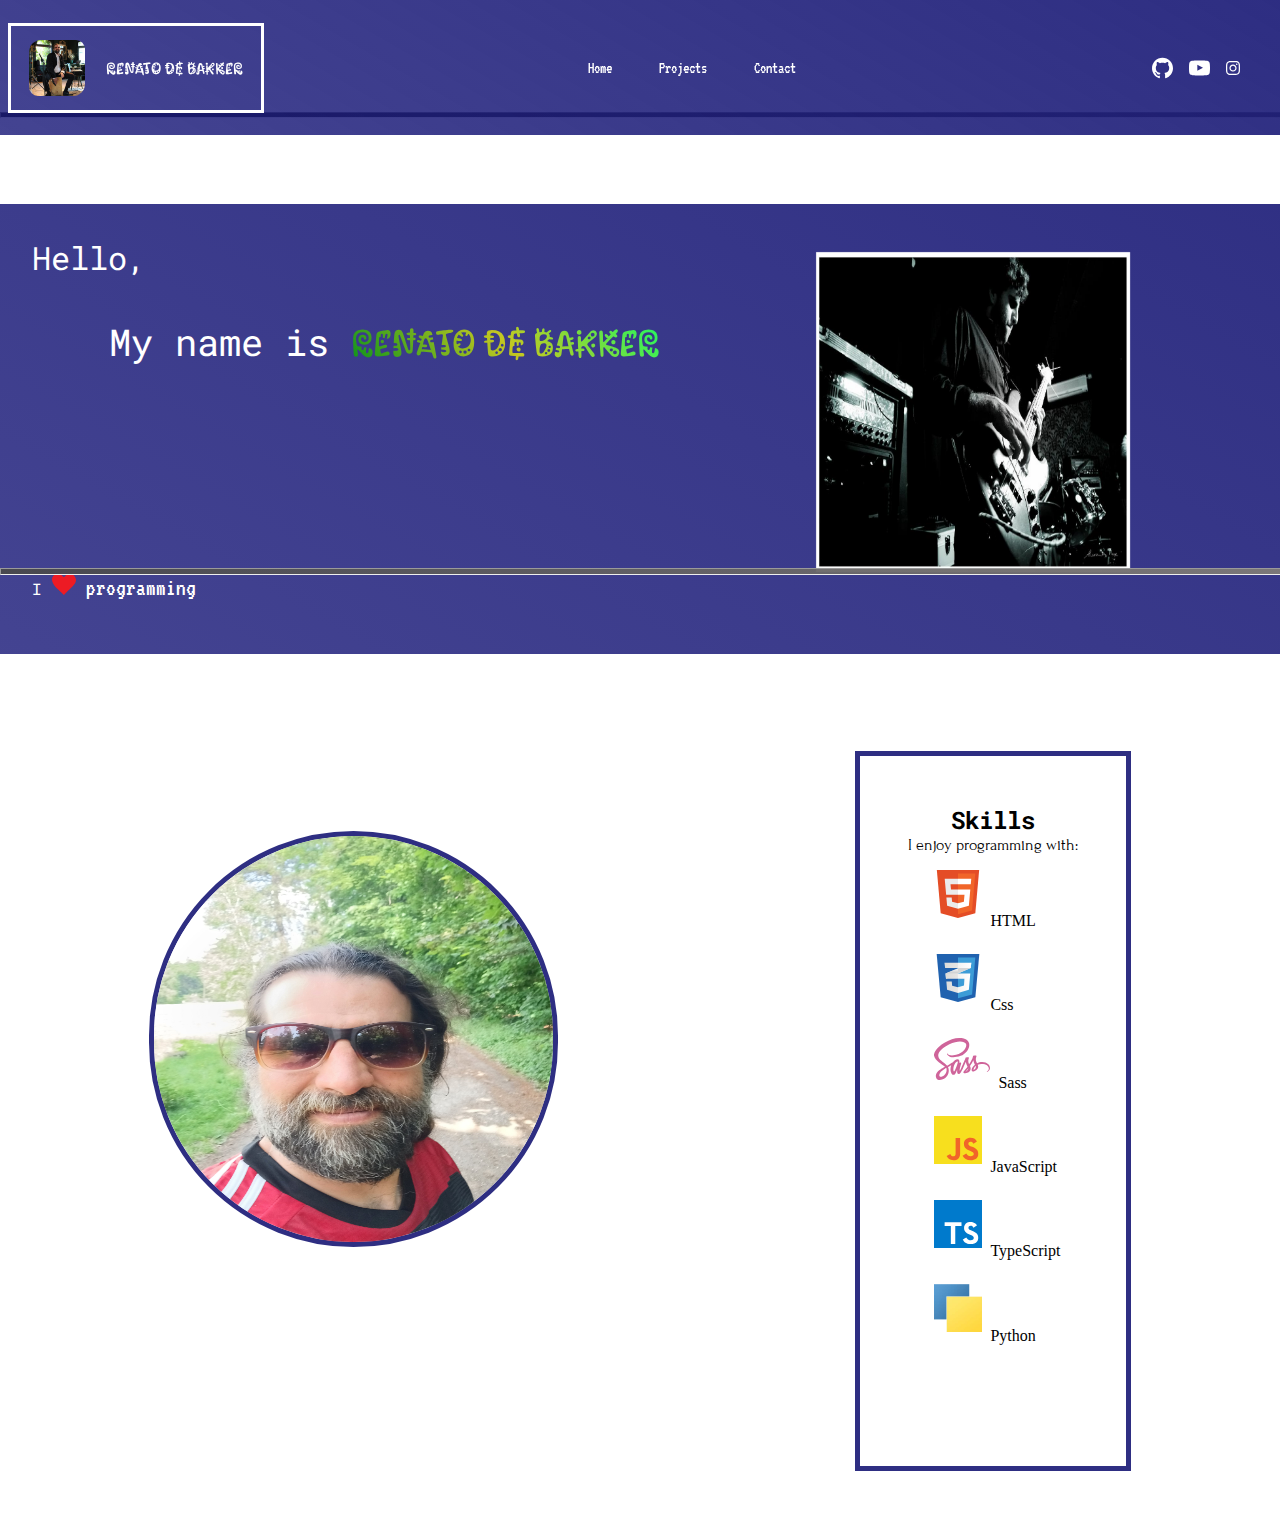
==== commit aa346ecf: "updates" ====
--- a/index.html
+++ b/index.html
@@ -14,24 +14,49 @@
 
     <header>
 
-      <nav class="myImageHeader">
-        <img  src="Images/IMG_20230623_084343_681.jpg" alt="My-image">
-        <p>Renato de Bakker</p>
-      </nav>
+      <section class="bigRef">
+        <nav class="myImageHeader">
+          <img src="Images/IMG_20230623_084343_681.jpg" alt="My-image">
+          <p>Renato de Bakker</p>
+        </nav>
+  
+  
+        <nav class="centerNav">
+          <a href="#">Home</a>
+          <a href="projects.html">Projects</a>
+          <a href="">Contact</a>
+        </nav>
+  
+  
+        <nav class="logos">
+          <svg xmlns="http://www.w3.org/2000/svg" width="64" height="64" shape-rendering="geometricPrecision" text-rendering="geometricPrecision" image-rendering="optimizeQuality" fill-rule="evenodd" fill="white"  clip-rule="evenodd" viewBox="0 0 640 640"><path d="M319.988 7.973C143.293 7.973 0 151.242 0 327.96c0 141.392 91.678 261.298 218.826 303.63 16.004 2.964 21.886-6.957 21.886-15.414 0-7.63-.319-32.835-.449-59.552-89.032 19.359-107.8-37.772-107.8-37.772-14.552-36.993-35.529-46.831-35.529-46.831-29.032-19.879 2.209-19.442 2.209-19.442 32.126 2.245 49.04 32.954 49.04 32.954 28.56 48.922 74.883 34.76 93.131 26.598 2.882-20.681 11.15-34.807 20.315-42.803-71.08-8.067-145.797-35.516-145.797-158.14 0-34.926 12.52-63.485 32.965-85.88-3.33-8.078-14.291-40.606 3.083-84.674 0 0 26.87-8.61 88.029 32.8 25.512-7.075 52.878-10.642 80.056-10.76 27.2.118 54.614 3.673 80.162 10.76 61.076-41.386 87.922-32.8 87.922-32.8 17.398 44.08 6.485 76.631 3.154 84.675 20.516 22.394 32.93 50.953 32.93 85.879 0 122.907-74.883 149.93-146.117 157.856 11.481 9.921 21.733 29.398 21.733 59.233 0 42.792-.366 77.28-.366 87.804 0 8.516 5.764 18.473 21.992 15.354 127.076-42.354 218.637-162.274 218.637-303.582 0-176.695-143.269-319.988-320-319.988l-.023.107z"/></svg>
+          <svg xmlns="http://www.w3.org/2000/svg" width="64" height="64" shape-rendering="geometricPrecision" text-rendering="geometricPrecision" image-rendering="optimizeQuality" fill-rule="evenodd" clip-rule="evenodd" fill= "white" viewBox="0 0 640 640"><path d="M633.468 192.038s-6.248-44.115-25.477-63.485c-24.366-25.477-51.65-25.642-64.123-27.118-89.493-6.52-223.904-6.52-223.904-6.52h-.236s-134.352 0-223.893 6.52c-12.52 1.523-39.768 1.63-64.123 27.118-19.24 19.37-25.358 63.485-25.358 63.485S-.012 243.806-.012 295.681v48.509c0 51.768 6.366 103.643 6.366 103.643s6.248 44.114 25.358 63.52c24.355 25.477 56.363 24.65 70.655 27.367 51.237 4.89 217.644 6.366 217.644 6.366s134.529-.237 224.022-6.638c12.52-1.477 39.756-1.63 64.123-27.119 19.24-19.37 25.476-63.532 25.476-63.532S640 396.03 640 344.154v-48.508c-.13-51.769-6.497-103.643-6.497-103.643l-.035.035zm-379.8 211.007V223.173L426.56 313.41l-172.892 89.635z"/></svg>
+          <svg xmlns="http://www.w3.org/2000/svg" shape-rendering="geometricPrecision" text-rendering="geometricPrecision" image-rendering="optimizeQuality" fill-rule="evenodd" clip-rule="evenodd" fill= "white" viewBox="0 0 512 512"><path fill-rule="nonzero" d="M170.663 256.157c-.083-47.121 38.055-85.4 85.167-85.482 47.121-.092 85.407 38.029 85.499 85.159.091 47.13-38.047 85.4-85.176 85.492-47.112.09-85.399-38.039-85.49-85.169zm-46.108.092c.141 72.602 59.106 131.327 131.69 131.185 72.592-.14 131.35-59.089 131.209-131.691-.141-72.577-59.114-131.336-131.715-131.194-72.585.141-131.325 59.114-131.184 131.7zm237.104-137.092c.033 16.954 13.817 30.682 30.772 30.649 16.961-.034 30.689-13.811 30.664-30.765-.033-16.954-13.818-30.69-30.78-30.656-16.962.033-30.689 13.818-30.656 30.772zm-208.696 345.4c-24.958-1.086-38.511-5.234-47.543-8.709-11.961-4.628-20.496-10.177-29.479-19.093-8.966-8.951-14.532-17.461-19.202-29.397-3.508-9.033-7.73-22.569-8.9-47.527-1.269-26.983-1.559-35.078-1.683-103.433-.133-68.338.116-76.434 1.294-103.441 1.069-24.941 5.242-38.512 8.709-47.536 4.628-11.977 10.161-20.496 19.094-29.478 8.949-8.983 17.459-14.532 29.403-19.202 9.025-3.526 22.561-7.715 47.511-8.9 26.998-1.278 35.085-1.551 103.423-1.684 68.353-.133 76.448.108 103.456 1.294 24.94 1.086 38.51 5.217 47.527 8.709 11.968 4.628 20.503 10.145 29.478 19.094 8.974 8.95 14.54 17.443 19.21 29.413 3.524 8.999 7.714 22.552 8.892 47.494 1.285 26.998 1.576 35.094 1.7 103.432.132 68.355-.117 76.451-1.302 103.442-1.087 24.957-5.226 38.52-8.709 47.56-4.629 11.953-10.161 20.488-19.103 29.471-8.941 8.949-17.451 14.531-29.403 19.201-9.009 3.517-22.561 7.714-47.494 8.9-26.998 1.269-35.086 1.56-103.448 1.684-68.338.133-76.424-.124-103.431-1.294zM149.977 1.773c-27.239 1.286-45.843 5.648-62.101 12.019-16.829 6.561-31.095 15.353-45.286 29.603C28.381 57.653 19.655 71.944 13.144 88.79c-6.303 16.299-10.575 34.912-11.778 62.168C.172 178.264-.102 186.973.031 256.489c.133 69.508.439 78.234 1.741 105.548 1.302 27.231 5.649 45.827 12.019 62.092 6.569 16.83 15.353 31.089 29.611 45.289 14.25 14.2 28.55 22.918 45.404 29.438 16.282 6.294 34.902 10.583 62.15 11.777 27.305 1.203 36.022 1.468 105.521 1.336 69.532-.133 78.25-.44 105.555-1.734 27.239-1.302 45.826-5.664 62.1-12.019 16.829-6.585 31.095-15.353 45.288-29.611 14.191-14.251 22.917-28.55 29.428-45.404 6.304-16.282 10.592-34.904 11.777-62.134 1.195-27.323 1.478-36.049 1.344-105.557-.133-69.516-.447-78.225-1.741-105.522-1.294-27.256-5.657-45.844-12.019-62.118-6.577-16.829-15.352-31.08-29.602-45.288-14.25-14.192-28.55-22.935-45.404-29.429-16.29-6.304-34.903-10.6-62.15-11.778C333.747.164 325.03-.101 255.506.031c-69.507.133-78.224.431-105.529 1.742z"/></svg>
+        </nav>
+  
+      </section>
 
-
-      <nav class="centerNav">
-        <a href="">Home</a>
-        <a href="">Projects</a>
-        <a href="">Contact</a>
-      </nav>
-
-
-      <nav class="logos">
-        <svg xmlns="http://www.w3.org/2000/svg" width="64" height="64" shape-rendering="geometricPrecision" text-rendering="geometricPrecision" image-rendering="optimizeQuality" fill-rule="evenodd" fill="white"  clip-rule="evenodd" viewBox="0 0 640 640"><path d="M319.988 7.973C143.293 7.973 0 151.242 0 327.96c0 141.392 91.678 261.298 218.826 303.63 16.004 2.964 21.886-6.957 21.886-15.414 0-7.63-.319-32.835-.449-59.552-89.032 19.359-107.8-37.772-107.8-37.772-14.552-36.993-35.529-46.831-35.529-46.831-29.032-19.879 2.209-19.442 2.209-19.442 32.126 2.245 49.04 32.954 49.04 32.954 28.56 48.922 74.883 34.76 93.131 26.598 2.882-20.681 11.15-34.807 20.315-42.803-71.08-8.067-145.797-35.516-145.797-158.14 0-34.926 12.52-63.485 32.965-85.88-3.33-8.078-14.291-40.606 3.083-84.674 0 0 26.87-8.61 88.029 32.8 25.512-7.075 52.878-10.642 80.056-10.76 27.2.118 54.614 3.673 80.162 10.76 61.076-41.386 87.922-32.8 87.922-32.8 17.398 44.08 6.485 76.631 3.154 84.675 20.516 22.394 32.93 50.953 32.93 85.879 0 122.907-74.883 149.93-146.117 157.856 11.481 9.921 21.733 29.398 21.733 59.233 0 42.792-.366 77.28-.366 87.804 0 8.516 5.764 18.473 21.992 15.354 127.076-42.354 218.637-162.274 218.637-303.582 0-176.695-143.269-319.988-320-319.988l-.023.107z"/></svg>
-        <svg xmlns="http://www.w3.org/2000/svg" width="64" height="64" shape-rendering="geometricPrecision" text-rendering="geometricPrecision" image-rendering="optimizeQuality" fill-rule="evenodd" clip-rule="evenodd" fill= "white" viewBox="0 0 640 640"><path d="M633.468 192.038s-6.248-44.115-25.477-63.485c-24.366-25.477-51.65-25.642-64.123-27.118-89.493-6.52-223.904-6.52-223.904-6.52h-.236s-134.352 0-223.893 6.52c-12.52 1.523-39.768 1.63-64.123 27.118-19.24 19.37-25.358 63.485-25.358 63.485S-.012 243.806-.012 295.681v48.509c0 51.768 6.366 103.643 6.366 103.643s6.248 44.114 25.358 63.52c24.355 25.477 56.363 24.65 70.655 27.367 51.237 4.89 217.644 6.366 217.644 6.366s134.529-.237 224.022-6.638c12.52-1.477 39.756-1.63 64.123-27.119 19.24-19.37 25.476-63.532 25.476-63.532S640 396.03 640 344.154v-48.508c-.13-51.769-6.497-103.643-6.497-103.643l-.035.035zm-379.8 211.007V223.173L426.56 313.41l-172.892 89.635z"/></svg>
-        <svg xmlns="http://www.w3.org/2000/svg" shape-rendering="geometricPrecision" text-rendering="geometricPrecision" image-rendering="optimizeQuality" fill-rule="evenodd" clip-rule="evenodd" fill= "white" viewBox="0 0 512 512"><path fill-rule="nonzero" d="M170.663 256.157c-.083-47.121 38.055-85.4 85.167-85.482 47.121-.092 85.407 38.029 85.499 85.159.091 47.13-38.047 85.4-85.176 85.492-47.112.09-85.399-38.039-85.49-85.169zm-46.108.092c.141 72.602 59.106 131.327 131.69 131.185 72.592-.14 131.35-59.089 131.209-131.691-.141-72.577-59.114-131.336-131.715-131.194-72.585.141-131.325 59.114-131.184 131.7zm237.104-137.092c.033 16.954 13.817 30.682 30.772 30.649 16.961-.034 30.689-13.811 30.664-30.765-.033-16.954-13.818-30.69-30.78-30.656-16.962.033-30.689 13.818-30.656 30.772zm-208.696 345.4c-24.958-1.086-38.511-5.234-47.543-8.709-11.961-4.628-20.496-10.177-29.479-19.093-8.966-8.951-14.532-17.461-19.202-29.397-3.508-9.033-7.73-22.569-8.9-47.527-1.269-26.983-1.559-35.078-1.683-103.433-.133-68.338.116-76.434 1.294-103.441 1.069-24.941 5.242-38.512 8.709-47.536 4.628-11.977 10.161-20.496 19.094-29.478 8.949-8.983 17.459-14.532 29.403-19.202 9.025-3.526 22.561-7.715 47.511-8.9 26.998-1.278 35.085-1.551 103.423-1.684 68.353-.133 76.448.108 103.456 1.294 24.94 1.086 38.51 5.217 47.527 8.709 11.968 4.628 20.503 10.145 29.478 19.094 8.974 8.95 14.54 17.443 19.21 29.413 3.524 8.999 7.714 22.552 8.892 47.494 1.285 26.998 1.576 35.094 1.7 103.432.132 68.355-.117 76.451-1.302 103.442-1.087 24.957-5.226 38.52-8.709 47.56-4.629 11.953-10.161 20.488-19.103 29.471-8.941 8.949-17.451 14.531-29.403 19.201-9.009 3.517-22.561 7.714-47.494 8.9-26.998 1.269-35.086 1.56-103.448 1.684-68.338.133-76.424-.124-103.431-1.294zM149.977 1.773c-27.239 1.286-45.843 5.648-62.101 12.019-16.829 6.561-31.095 15.353-45.286 29.603C28.381 57.653 19.655 71.944 13.144 88.79c-6.303 16.299-10.575 34.912-11.778 62.168C.172 178.264-.102 186.973.031 256.489c.133 69.508.439 78.234 1.741 105.548 1.302 27.231 5.649 45.827 12.019 62.092 6.569 16.83 15.353 31.089 29.611 45.289 14.25 14.2 28.55 22.918 45.404 29.438 16.282 6.294 34.902 10.583 62.15 11.777 27.305 1.203 36.022 1.468 105.521 1.336 69.532-.133 78.25-.44 105.555-1.734 27.239-1.302 45.826-5.664 62.1-12.019 16.829-6.585 31.095-15.353 45.288-29.611 14.191-14.251 22.917-28.55 29.428-45.404 6.304-16.282 10.592-34.904 11.777-62.134 1.195-27.323 1.478-36.049 1.344-105.557-.133-69.516-.447-78.225-1.741-105.522-1.294-27.256-5.657-45.844-12.019-62.118-6.577-16.829-15.352-31.08-29.602-45.288-14.25-14.192-28.55-22.935-45.404-29.429-16.29-6.304-34.903-10.6-62.15-11.778C333.747.164 325.03-.101 255.506.031c-69.507.133-78.224.431-105.529 1.742z"/></svg>
-      </nav>
+      <section class="smallRef">
+        <nav class="myImageHeader">
+          <img src="Images/IMG_20230623_084343_681.jpg" alt="My-image">
+          <p>Renato de Bakker</p>
+        </nav>
+  
+  
+        <nav class="centerNav">
+          <a href="">Home</a>
+          <a href="">Projects</a>
+          <a href="">Contact</a>
+        </nav>
+  
+  
+        <nav class="logos">
+          <svg xmlns="http://www.w3.org/2000/svg" width="64" height="64" shape-rendering="geometricPrecision" text-rendering="geometricPrecision" image-rendering="optimizeQuality" fill-rule="evenodd" fill="white"  clip-rule="evenodd" viewBox="0 0 640 640"><path d="M319.988 7.973C143.293 7.973 0 151.242 0 327.96c0 141.392 91.678 261.298 218.826 303.63 16.004 2.964 21.886-6.957 21.886-15.414 0-7.63-.319-32.835-.449-59.552-89.032 19.359-107.8-37.772-107.8-37.772-14.552-36.993-35.529-46.831-35.529-46.831-29.032-19.879 2.209-19.442 2.209-19.442 32.126 2.245 49.04 32.954 49.04 32.954 28.56 48.922 74.883 34.76 93.131 26.598 2.882-20.681 11.15-34.807 20.315-42.803-71.08-8.067-145.797-35.516-145.797-158.14 0-34.926 12.52-63.485 32.965-85.88-3.33-8.078-14.291-40.606 3.083-84.674 0 0 26.87-8.61 88.029 32.8 25.512-7.075 52.878-10.642 80.056-10.76 27.2.118 54.614 3.673 80.162 10.76 61.076-41.386 87.922-32.8 87.922-32.8 17.398 44.08 6.485 76.631 3.154 84.675 20.516 22.394 32.93 50.953 32.93 85.879 0 122.907-74.883 149.93-146.117 157.856 11.481 9.921 21.733 29.398 21.733 59.233 0 42.792-.366 77.28-.366 87.804 0 8.516 5.764 18.473 21.992 15.354 127.076-42.354 218.637-162.274 218.637-303.582 0-176.695-143.269-319.988-320-319.988l-.023.107z"/></svg>
+          <svg xmlns="http://www.w3.org/2000/svg" width="64" height="64" shape-rendering="geometricPrecision" text-rendering="geometricPrecision" image-rendering="optimizeQuality" fill-rule="evenodd" clip-rule="evenodd" fill= "white" viewBox="0 0 640 640"><path d="M633.468 192.038s-6.248-44.115-25.477-63.485c-24.366-25.477-51.65-25.642-64.123-27.118-89.493-6.52-223.904-6.52-223.904-6.52h-.236s-134.352 0-223.893 6.52c-12.52 1.523-39.768 1.63-64.123 27.118-19.24 19.37-25.358 63.485-25.358 63.485S-.012 243.806-.012 295.681v48.509c0 51.768 6.366 103.643 6.366 103.643s6.248 44.114 25.358 63.52c24.355 25.477 56.363 24.65 70.655 27.367 51.237 4.89 217.644 6.366 217.644 6.366s134.529-.237 224.022-6.638c12.52-1.477 39.756-1.63 64.123-27.119 19.24-19.37 25.476-63.532 25.476-63.532S640 396.03 640 344.154v-48.508c-.13-51.769-6.497-103.643-6.497-103.643l-.035.035zm-379.8 211.007V223.173L426.56 313.41l-172.892 89.635z"/></svg>
+          <svg xmlns="http://www.w3.org/2000/svg" shape-rendering="geometricPrecision" text-rendering="geometricPrecision" image-rendering="optimizeQuality" fill-rule="evenodd" clip-rule="evenodd" fill= "white" viewBox="0 0 512 512"><path fill-rule="nonzero" d="M170.663 256.157c-.083-47.121 38.055-85.4 85.167-85.482 47.121-.092 85.407 38.029 85.499 85.159.091 47.13-38.047 85.4-85.176 85.492-47.112.09-85.399-38.039-85.49-85.169zm-46.108.092c.141 72.602 59.106 131.327 131.69 131.185 72.592-.14 131.35-59.089 131.209-131.691-.141-72.577-59.114-131.336-131.715-131.194-72.585.141-131.325 59.114-131.184 131.7zm237.104-137.092c.033 16.954 13.817 30.682 30.772 30.649 16.961-.034 30.689-13.811 30.664-30.765-.033-16.954-13.818-30.69-30.78-30.656-16.962.033-30.689 13.818-30.656 30.772zm-208.696 345.4c-24.958-1.086-38.511-5.234-47.543-8.709-11.961-4.628-20.496-10.177-29.479-19.093-8.966-8.951-14.532-17.461-19.202-29.397-3.508-9.033-7.73-22.569-8.9-47.527-1.269-26.983-1.559-35.078-1.683-103.433-.133-68.338.116-76.434 1.294-103.441 1.069-24.941 5.242-38.512 8.709-47.536 4.628-11.977 10.161-20.496 19.094-29.478 8.949-8.983 17.459-14.532 29.403-19.202 9.025-3.526 22.561-7.715 47.511-8.9 26.998-1.278 35.085-1.551 103.423-1.684 68.353-.133 76.448.108 103.456 1.294 24.94 1.086 38.51 5.217 47.527 8.709 11.968 4.628 20.503 10.145 29.478 19.094 8.974 8.95 14.54 17.443 19.21 29.413 3.524 8.999 7.714 22.552 8.892 47.494 1.285 26.998 1.576 35.094 1.7 103.432.132 68.355-.117 76.451-1.302 103.442-1.087 24.957-5.226 38.52-8.709 47.56-4.629 11.953-10.161 20.488-19.103 29.471-8.941 8.949-17.451 14.531-29.403 19.201-9.009 3.517-22.561 7.714-47.494 8.9-26.998 1.269-35.086 1.56-103.448 1.684-68.338.133-76.424-.124-103.431-1.294zM149.977 1.773c-27.239 1.286-45.843 5.648-62.101 12.019-16.829 6.561-31.095 15.353-45.286 29.603C28.381 57.653 19.655 71.944 13.144 88.79c-6.303 16.299-10.575 34.912-11.778 62.168C.172 178.264-.102 186.973.031 256.489c.133 69.508.439 78.234 1.741 105.548 1.302 27.231 5.649 45.827 12.019 62.092 6.569 16.83 15.353 31.089 29.611 45.289 14.25 14.2 28.55 22.918 45.404 29.438 16.282 6.294 34.902 10.583 62.15 11.777 27.305 1.203 36.022 1.468 105.521 1.336 69.532-.133 78.25-.44 105.555-1.734 27.239-1.302 45.826-5.664 62.1-12.019 16.829-6.585 31.095-15.353 45.288-29.611 14.191-14.251 22.917-28.55 29.428-45.404 6.304-16.282 10.592-34.904 11.777-62.134 1.195-27.323 1.478-36.049 1.344-105.557-.133-69.516-.447-78.225-1.741-105.522-1.294-27.256-5.657-45.844-12.019-62.118-6.577-16.829-15.352-31.08-29.602-45.288-14.25-14.192-28.55-22.935-45.404-29.429-16.29-6.304-34.903-10.6-62.15-11.778C333.747.164 325.03-.101 255.506.031c-69.507.133-78.224.431-105.529 1.742z"/></svg>
+        </nav>
+  
+      </section>
     </header>
 
     <hr>
@@ -60,10 +85,10 @@
         <p>I enjoy programming with:</p>
     
         <ul>
-          <li><svg xmlns="http://www.w3.org/2000/svg" shape-rendering="geometricPrecision" text-rendering="geometricPrecision" image-rendering="optimizeQuality" width="2.5rem" fill-rule="evenodd" clip-rule="evenodd" viewBox="0 0 464 511.863"><path d="M21.123 259.247h16.714V52.395C37.837 23.599 61.437 0 90.232 0h230.505a7.998 7.998 0 016.39 3.183l96.876 104.809a7.937 7.937 0 012.118 5.411h.041v145.844h16.714c11.618 0 21.124 9.525 21.124 21.124v163.863c0 11.599-9.526 21.124-21.124 21.124h-17.054c-3.023 26.077-25.679 46.505-52.055 46.505H90.232c-26.494 0-49.064-20.306-52.06-46.505H21.123C9.526 465.358 0 455.853 0 444.234V280.371c0-11.619 9.506-21.124 21.123-21.124zm32.731 0h356.292V136.525h-32.219v-.033h-.124c-19.111-.302-34.068-5.373-44.736-14.486-11.073-9.458-17.282-22.969-18.52-39.763l-.075-1.098V16.016H90.232c-20.031 0-36.378 16.347-36.378 36.379v206.852zm355.797 206.111H54.339c2.893 17.4 18.21 30.488 35.893 30.488h283.535c17.609 0 32.961-13.202 35.884-30.488zm-177.829-332.58c1.2-5.152 6.352-8.357 11.505-7.158 5.153 1.2 8.357 6.352 7.158 11.505l-20.773 88.972c-1.199 5.153-6.352 8.358-11.504 7.158-5.153-1.199-8.358-6.352-7.158-11.505l20.772-88.972zm-32.519 71.317c3.972 3.477 4.377 9.521.9 13.493-3.478 3.973-9.521 4.377-13.494.9l-36.354-31.854c-3.972-3.477-4.377-9.521-.9-13.493.295-.336.606-.644.933-.927l36.321-31.826c3.973-3.478 10.016-3.073 13.494.899 3.477 3.973 3.072 10.016-.9 13.494l-28.14 24.656 28.14 24.658zm77.99 14.393c-3.972 3.477-10.016 3.073-13.493-.9-3.478-3.972-3.073-10.016.899-13.493l28.14-24.658-28.14-24.656c-3.972-3.478-4.377-9.521-.899-13.494 3.477-3.972 9.521-4.377 13.493-.899l36.318 31.826c.328.283.639.591.933.927 3.477 3.972 3.073 10.016-.899 13.493l-36.352 31.854zm53.174-188.216V81.11c.913 12.412 5.265 22.192 12.97 28.775 7.822 6.682 19.34 10.418 34.49 10.676v-.03h32.219v-4.052l-79.679-86.207zM119.165 404.76v-30.026H98.782v30.026H71.609v-84.916h27.173v30.026h20.383v-30.026h27.171v84.916h-27.171zm101.221-63.178h-19.702v63.178H173.51v-63.178h-19.7v-21.738h66.576v21.738zm32.473 63.178h-28.396l5.164-84.916h35.46l10.597 43.206h.952l10.594-43.206h35.463l5.163 84.916h-28.398l-1.629-41.168h-.952L286.55 404.76h-20.783l-10.462-41.168h-.815l-1.631 41.168zm139.532 0h-54.348v-84.916h27.174v63.178h27.174v21.738z"/></svg>HTML</li>
+          <li><?xml version="1.0" encoding="utf-8"?><svg version="1.1" id="Layer_1" xmlns="http://www.w3.org/2000/svg" xmlns:xlink="http://www.w3.org/1999/xlink" x="0px" y="0px" width="3rem" height="3rem" viewBox="0 0 108.35 122.88" style="enable-background:new 0 0 108.35 122.88" xml:space="preserve"><style type="text/css">.st0{fill-rule:evenodd;clip-rule:evenodd;fill:#E44D26;} .st1{fill-rule:evenodd;clip-rule:evenodd;fill:#F16529;} .st2{fill-rule:evenodd;clip-rule:evenodd;fill:#EBEBEB;} .st3{fill-rule:evenodd;clip-rule:evenodd;fill:#FFFFFF;}</style><g><polygon class="st0" points="108.35,0 98.48,110.58 54.11,122.88 9.86,110.6 0,0 108.35,0"/><polygon class="st1" points="54.17,113.48 90.03,103.54 98.46,9.04 54.17,9.04 54.17,113.48"/><path class="st2" d="M34.99,36.17h19.19V22.61H20.16l0.32,3.64l3.33,37.38h30.35V50.06H36.23L34.99,36.17L34.99,36.17L34.99,36.17z M38.04,70.41H24.43l1.9,21.3l27.79,7.71l0.06-0.02V85.29l-0.06,0.02l-15.11-4.08L38.04,70.41L38.04,70.41L38.04,70.41z"/><path class="st3" d="M54.13,63.63h16.7l-1.57,17.59L54.13,85.3v14.11l27.81-7.71l0.2-2.29l3.19-35.71l0.33-3.64H54.13V63.63 L54.13,63.63z M54.13,36.14v0.03h32.76l0.27-3.05l0.62-6.88l0.32-3.64H54.13V36.14L54.13,36.14L54.13,36.14z"/></g></svg>HTML</li>
           
-          <li> <?xml version="1.0" encoding="utf-8"?><svg version="1.1" id="Layer_1" xmlns="http://www.w3.org/2000/svg" xmlns:xlink="http://www.w3.org/1999/xlink" x="0px" y="0px" width="2.5rem"  viewBox="0 0 115.28 122.88" style="enable-background:new 0 0 115.28 122.88" xml:space="preserve"><style type="text/css">.st0{fill-rule:evenodd;clip-rule:evenodd;}</style><g><path class="st0" d="M21.69,57h68.56V37.34H69.59c-2.17,0-5.19-1.17-6.62-2.6c-1.43-1.43-2.3-4.01-2.3-6.17V7.64l0,0H8.15 c-0.18,0-0.32,0.09-0.41,0.18C7.59,7.92,7.55,8.05,7.55,8.24v106.45c0,0.14,0.09,0.32,0.18,0.41c0.09,0.14,0.28,0.18,0.41,0.18 c22.78,0,58.09,0,81.51,0c0.18,0,0.17-0.09,0.27-0.18c0.14-0.09,0.33-0.28,0.33-0.41v-11.16H21.69c-4.14,0-7.56-3.4-7.56-7.56 V64.55C14.13,60.4,17.53,57,21.69,57L21.69,57z M47.36,82.07l6.42,1.94c-0.43,1.8-1.11,3.3-2.04,4.51 c-0.93,1.21-2.07,2.12-3.45,2.73c-1.37,0.61-3.12,0.92-5.25,0.92c-2.58,0-4.68-0.38-6.32-1.12c-1.63-0.75-3.04-2.07-4.23-3.95 c-1.19-1.88-1.78-4.3-1.78-7.23c0-3.92,1.04-6.93,3.13-9.04c2.09-2.1,5.04-3.16,8.86-3.16c2.98,0,5.33,0.6,7.04,1.81 c1.7,1.21,2.98,3.06,3.81,5.57l-6.45,1.43c-0.23-0.72-0.46-1.24-0.71-1.57c-0.41-0.56-0.92-0.99-1.51-1.29 c-0.6-0.3-1.26-0.45-1.99-0.45c-1.67,0-2.94,0.67-3.82,2c-0.67,0.99-1,2.54-1,4.66c0,2.63,0.4,4.42,1.2,5.4 c0.8,0.97,1.92,1.46,3.37,1.46c1.4,0,2.46-0.39,3.18-1.18C46.52,84.71,47.03,83.56,47.36,82.07L47.36,82.07z M56.12,83.93 l6.95-0.44c0.15,1.13,0.46,1.99,0.92,2.57c0.76,0.95,1.83,1.43,3.23,1.43c1.04,0,1.85-0.24,2.41-0.73c0.57-0.49,0.85-1.06,0.85-1.7 c0-0.61-0.26-1.16-0.8-1.65c-0.54-0.49-1.78-0.94-3.74-1.37c-3.21-0.72-5.49-1.68-6.86-2.87c-1.38-1.19-2.07-2.71-2.07-4.57 c0-1.21,0.35-2.36,1.06-3.44c0.71-1.09,1.77-1.94,3.18-2.55c1.42-0.62,3.36-0.93,5.83-0.93c3.03,0,5.33,0.56,6.92,1.69 c1.59,1.13,2.53,2.92,2.84,5.38l-6.88,0.41c-0.18-1.08-0.57-1.86-1.15-2.34c-0.59-0.49-1.4-0.73-2.43-0.73 c-0.85,0-1.5,0.18-1.93,0.54c-0.43,0.36-0.65,0.8-0.65,1.32c0,0.38,0.18,0.71,0.52,1.02c0.34,0.31,1.15,0.6,2.44,0.87 c3.2,0.69,5.49,1.39,6.87,2.1c1.38,0.71,2.39,1.58,3.02,2.63c0.63,1.04,0.94,2.21,0.94,3.51c0,1.52-0.42,2.92-1.26,4.2 c-0.84,1.28-2.01,2.26-3.52,2.92c-1.51,0.66-3.4,0.99-5.7,0.99c-4.03,0-6.82-0.78-8.37-2.33C57.2,88.29,56.32,86.32,56.12,83.93 L56.12,83.93z M80.08,83.93l6.95-0.44c0.15,1.13,0.46,1.99,0.92,2.57c0.76,0.95,1.83,1.43,3.23,1.43c1.04,0,1.85-0.24,2.41-0.73 c0.57-0.49,0.85-1.06,0.85-1.7c0-0.61-0.27-1.16-0.8-1.65c-0.54-0.49-1.78-0.94-3.74-1.37c-3.21-0.72-5.49-1.68-6.86-2.87 c-1.38-1.19-2.07-2.71-2.07-4.57c0-1.21,0.35-2.36,1.06-3.44c0.71-1.09,1.77-1.94,3.18-2.55c1.42-0.62,3.36-0.93,5.83-0.93 c3.03,0,5.33,0.56,6.92,1.69c1.59,1.13,2.53,2.92,2.84,5.38l-6.88,0.41c-0.18-1.08-0.57-1.86-1.15-2.34 c-0.59-0.49-1.4-0.73-2.43-0.73c-0.85,0-1.49,0.18-1.93,0.54c-0.43,0.36-0.65,0.8-0.65,1.32c0,0.38,0.18,0.71,0.52,1.02 c0.34,0.31,1.15,0.6,2.44,0.87c3.2,0.69,5.49,1.39,6.87,2.1c1.38,0.71,2.39,1.58,3.02,2.63c0.63,1.04,0.94,2.21,0.94,3.51 c0,1.52-0.42,2.92-1.26,4.2c-0.84,1.28-2.01,2.26-3.52,2.92c-1.51,0.66-3.4,0.99-5.7,0.99c-4.03,0-6.82-0.78-8.37-2.33 C81.16,88.29,80.29,86.32,80.08,83.93L80.08,83.93z M97.79,57h9.93c4.16,0,7.56,3.41,7.56,7.56v31.42c0,4.15-3.41,7.56-7.56,7.56 h-9.93v13.55c0,1.61-0.65,3.04-1.7,4.1c-1.06,1.06-2.49,1.7-4.1,1.7c-29.44,0-56.59,0-86.18,0c-1.61,0-3.04-0.64-4.1-1.7 c-1.06-1.06-1.7-2.49-1.7-4.1V5.85c0-1.61,0.65-3.04,1.7-4.1c1.06-1.06,2.53-1.7,4.1-1.7h58.72C64.66,0,64.8,0,64.94,0 c0.64,0,1.29,0.28,1.75,0.69h0.09c0.09,0.05,0.14,0.09,0.23,0.18l29.99,30.36c0.51,0.51,0.88,1.2,0.88,1.98 c0,0.23-0.05,0.41-0.09,0.65V57L97.79,57z M67.52,27.97V8.94l21.43,21.7H70.19c-0.74,0-1.38-0.32-1.89-0.78 C67.84,29.4,67.52,28.71,67.52,27.97L67.52,27.97z"/></g></svg>Css</li>
-          
+          <li> <svg xmlns="http://www.w3.org/2000/svg"  viewBox="0 0 296297 333333" xmlns:xlink="http://www.w3.org/1999/xlink" shape-rendering="geometricPrecision" width="3rem" height="3rem"  text-rendering="geometricPrecision" image-rendering="optimizeQuality" fill-rule="evenodd" clip-rule="evenodd"><defs><linearGradient id="id4" gradientUnits="userSpaceOnUse"  x1="54128.7" y1="79355.5" x2="240318" y2="79355.5"><stop offset="0" stop-color="#e8e7e5"/><stop offset="1" stop-color="#fff"/></linearGradient><linearGradient id="id5" gradientUnits="userSpaceOnUse" x1="62019.3" y1="202868" x2="233515" y2="202868"><stop offset="0" stop-color="#e8e7e5"/><stop offset="1" stop-color="#fff"/></linearGradient><linearGradient id="id6" gradientUnits="userSpaceOnUse" x1="104963" y1="99616.9" x2="104963" y2="171021"><stop offset="0" stop-color="#d1d3d4"/><stop offset=".388" stop-color="#d1d3d4"/><stop offset="1" stop-color="#d1d3d4"/></linearGradient><linearGradient id="id7" gradientUnits="userSpaceOnUse" xlink:href="#id6" x1="194179" y1="61185.8" x2="194179" y2="135407"/><mask id="id0"><linearGradient id="id1" gradientUnits="userSpaceOnUse" x1="104963" y1="99616.9" x2="104963" y2="171021"><stop offset="0" stop-opacity="0" stop-color="#fff"/><stop offset=".388" stop-color="#fff"/><stop offset="1" stop-opacity=".831" stop-color="#fff"/></linearGradient><path fill="url(#id1)" d="M61737 99467h86453v71704H61737z"/></mask><mask id="id2"><linearGradient id="id3" gradientUnits="userSpaceOnUse" x1="194179" y1="61185.8" x2="194179" y2="135407"><stop offset="0" stop-opacity="0" stop-color="#fff"/><stop offset=".388" stop-color="#fff"/><stop offset="1" stop-opacity=".831" stop-color="#fff"/></linearGradient><path fill="url(#id3)" d="M147890 61036h92578v74521h-92578z"/></mask><style>.fil6{fill:#000;fill-opacity:.05098}</style></defs><g id="Layer_x0020_1"><g id="_513085304"><path fill="#2062af" d="M268517 300922l-120369 32411-120371-32411L0 0h296297z"/><path fill="#3c9cd7" d="M148146 24374v283109l273 74 97409-26229 22485-256954z"/><path fill="#fff" d="M148040 99617l-86153 35880 2857 35524 83296-35614 88604-37883 3674-36339-92278 38432z"/><path mask="url(#id0)"  fill="url(#id6)" d="M61887 135497l2857 35524 83295-35614V99617z"/><path mask="url(#id2)" fill="url(#id7)" d="M240318 61186l-92278 38431v35790l88604-37883z"/><path fill="url(#id5)" d="M62019 135497l2858 35524 127806 407-2859 47365-42055 11840-40428-10208-2450-29399H67327l4900 56756 75950 22457 75538-22050 9800-112692z"/><path class="fil6" d="M148040 135497H61888l2857 35524 83295 266v-35790zm0 95022l-408 114-40422-10208-2450-29399H67197l4899 56756 75944 22457v-39720z"/><path fill="url(#id4)" d="M54129 61186h186189l-3674 36339H58620l-4491-36339z"/><path class="fil6" d="M148040 61186H54129l4491 36339h89420z"/></g></g></svg>Css</li>
+   
           <li> <?xml version="1.0" encoding="utf-8"?><svg version="1.1" id="Layer_1" xmlns="http://www.w3.org/2000/svg" xmlns:xlink="http://www.w3.org/1999/xlink" x="0px" y="0px" width="3.5rem"  viewBox="0 0 122.88 92.11" style="enable-background:new 0 0 122.88 92.11" xml:space="preserve"><style type="text/css"></style><g><path class="st0" d="M105.78,52.89c-4.3,0.02-8.02,1.06-11.14,2.59c-1.15-2.28-2.3-4.27-2.5-5.76c-0.22-1.73-0.48-2.78-0.22-4.85 c0.26-2.06,1.46-4.99,1.46-5.23c-0.02-0.22-0.26-1.27-2.74-1.3c-2.47-0.02-4.61,0.48-4.85,1.13c-0.24,0.65-0.72,2.14-1.03,3.67 c-0.43,2.26-4.94,10.25-7.51,14.45c-0.84-1.63-1.56-3.07-1.7-4.22c-0.22-1.73-0.48-2.78-0.22-4.85c0.26-2.06,1.46-4.99,1.46-5.23 c-0.02-0.22-0.26-1.27-2.74-1.3c-2.47-0.02-4.61,0.48-4.85,1.13c-0.24,0.65-0.5,2.18-1.03,3.67c-0.5,1.49-6.5,14.83-8.06,18.31 c-0.79,1.78-1.49,3.19-1.99,4.15c-0.5,0.96-0.02,0.07-0.07,0.17c-0.43,0.82-0.67,1.27-0.67,1.27v0.02c-0.34,0.6-0.7,1.18-0.86,1.18 c-0.12,0-0.36-1.61,0.05-3.82c0.89-4.63,3.05-11.86,3.02-12.12c0-0.12,0.41-1.39-1.39-2.04c-1.75-0.65-2.38,0.43-2.52,0.43 s-0.26,0.38-0.26,0.38s1.94-8.14-3.72-8.14c-3.55,0-8.45,3.86-10.87,7.39c-1.54,0.84-4.8,2.62-8.26,4.51 c-1.32,0.72-2.69,1.49-3.98,2.18l-0.26-0.29C21.46,53.08,8.76,47.9,9.29,38.06c0.19-3.58,1.44-13.01,24.39-24.43 c18.79-9.36,33.84-6.79,36.46-1.08c3.72,8.16-8.04,23.33-27.58,25.51c-7.44,0.84-11.35-2.04-12.34-3.12 c-1.03-1.13-1.18-1.18-1.56-0.96c-0.62,0.34-0.24,1.34,0,1.94c0.58,1.51,2.98,4.2,7.06,5.54c3.58,1.18,12.31,1.82,22.87-2.26 c11.83-4.58,21.07-17.31,18.36-27.94C74.19,0.45,56.24-3.11,39.27,2.92c-10.1,3.6-21.05,9.22-28.92,16.59 C0.99,28.24-0.5,35.87,0.12,39.04c2.18,11.31,17.76,18.67,24,24.12c-0.31,0.17-0.6,0.34-0.86,0.48c-3.12,1.54-15,7.75-17.98,14.33 C1.92,85.41,5.81,90.77,8.4,91.49c8.02,2.23,16.23-1.78,20.67-8.38c4.42-6.6,3.89-15.17,1.85-19.08l-0.07-0.14l2.45-1.44 c1.58-0.94,3.14-1.8,4.51-2.54c-0.77,2.09-1.32,4.56-1.61,8.16c-0.34,4.22,1.39,9.7,3.67,11.86c1.01,0.94,2.21,0.96,2.95,0.96 c2.64,0,3.84-2.18,5.16-4.8c1.63-3.19,3.07-6.89,3.07-6.89s-1.8,10.01,3.12,10.01c1.8,0,3.6-2.33,4.42-3.53v0.02 c0,0,0.05-0.07,0.14-0.24c0.1-0.15,0.2-0.3,0.29-0.46v-0.05c0.72-1.25,2.33-4.1,4.73-8.83c3.1-6.1,6.07-13.73,6.07-13.73 s0.29,1.87,1.18,4.94c0.53,1.82,1.68,3.82,2.57,5.76c-0.72,1.01-1.15,1.58-1.15,1.58l0.02,0.02c-0.58,0.77-1.22,1.58-1.9,2.4 c-2.45,2.93-5.38,6.26-5.76,7.22c-0.46,1.13-0.36,1.97,0.53,2.64c0.65,0.48,1.8,0.58,3.02,0.48c2.21-0.14,3.74-0.7,4.51-1.03 c1.2-0.43,2.57-1.08,3.89-2.04c2.4-1.78,3.86-4.3,3.72-7.66c-0.07-1.85-0.67-3.67-1.42-5.4c0.22-0.31,0.43-0.62,0.65-0.96 c3.79-5.54,6.72-11.64,6.72-11.64s0.29,1.87,1.18,4.94c0.46,1.56,1.37,3.26,2.18,4.94c-3.55,2.9-5.78,6.26-6.55,8.47 c-1.42,4.08-0.31,5.93,1.78,6.36c0.94,0.19,2.28-0.24,3.29-0.67c1.25-0.41,2.76-1.1,4.15-2.14c2.4-1.78,4.7-4.25,4.58-7.58 c-0.07-1.54-0.48-3.05-1.03-4.49c3.02-1.25,6.94-1.97,11.9-1.37c10.68,1.25,12.79,7.92,12.39,10.7c-0.41,2.78-2.64,4.32-3.38,4.8 c-0.74,0.46-0.98,0.62-0.91,0.96c0.1,0.5,0.43,0.48,1.08,0.38c0.89-0.14,5.62-2.28,5.81-7.42 C123.16,60.02,116.89,52.82,105.78,52.89L105.78,52.89L105.78,52.89z M23.41,80.66c-3.53,3.86-8.5,5.33-10.61,4.08 c-2.28-1.32-1.39-7.01,2.95-11.11c2.64-2.5,6.07-4.8,8.33-6.22c0.5-0.31,1.27-0.77,2.18-1.32c0.14-0.1,0.24-0.14,0.24-0.14 c0.17-0.1,0.36-0.22,0.55-0.34C28.66,71.47,27.13,76.6,23.41,80.66L23.41,80.66z M49.21,63.12c-1.22,3-3.82,10.71-5.38,10.27 c-1.34-0.36-2.16-6.19-0.26-11.95c0.96-2.9,3-6.36,4.2-7.7c1.94-2.16,4.06-2.88,4.58-1.99C52.98,52.89,49.98,61.24,49.21,63.12 L49.21,63.12z M70.5,73.29c-0.53,0.26-1.01,0.46-1.22,0.31c-0.17-0.1,0.22-0.46,0.22-0.46s2.66-2.86,3.72-4.18 c0.6-0.77,1.32-1.66,2.09-2.66v0.29C75.3,70.05,71.99,72.36,70.5,73.29L70.5,73.29z M86.92,69.55c-0.38-0.29-0.34-1.18,0.96-3.96 c0.5-1.1,1.66-2.95,3.65-4.7c0.24,0.72,0.38,1.42,0.36,2.06C91.86,67.27,88.79,68.88,86.92,69.55L86.92,69.55L86.92,69.55z"/></g></svg>Sass</li>
           
           <li><?xml version="1.0" encoding="utf-8"?><svg version="1.1" id="Layer_1" xmlns="http://www.w3.org/2000/svg" xmlns:xlink="http://www.w3.org/1999/xlink" x="0px" y="0px" width="3rem" viewBox="0 0 122.88 122.88" style="enable-background:new 0 0 122.88 122.88" xml:space="preserve"><g><polygon class="st0" points="0,0 122.88,0 122.88,122.88 0,122.88 0,0"/><path class="st1" d="M32.31,102.69l9.4-5.69c1.81,3.22,3.46,5.94,7.42,5.94c3.79,0,6.19-1.48,6.19-7.26V56.41h11.55v39.43 c0,11.96-7.01,17.4-17.24,17.4C40.39,113.24,35.03,108.46,32.31,102.69L32.31,102.69L32.31,102.69z M73.14,101.45l9.4-5.44 c2.48,4.04,5.69,7.01,11.38,7.01c4.78,0,7.84-2.39,7.84-5.69c0-3.96-3.13-5.36-8.41-7.67l-2.89-1.24c-8.33-3.55-13.86-8-13.86-17.4 c0-8.66,6.6-15.26,16.91-15.26c7.34,0,12.62,2.56,16.41,9.24l-8.99,5.77c-1.98-3.55-4.12-4.95-7.42-4.95 c-3.38,0-5.53,2.14-5.53,4.95c0,3.46,2.14,4.87,7.09,7.01l2.89,1.24c9.82,4.21,15.34,8.5,15.34,18.15 c0,10.39-8.17,16.08-19.14,16.08C83.45,113.25,76.52,108.13,73.14,101.45L73.14,101.45L73.14,101.45z M73.14,101.45L73.14,101.45 L73.14,101.45L73.14,101.45z"/></g></svg>JavaScript</li>
--- a/style.css
+++ b/style.css
@@ -1,281 +1,426 @@
 :root{
-    --paragraph: "Roboto Mono", monospace; 
-    --navheader: "Kablammo", system-ui;
-    --robotText: "VT323", monospace;
-    --forumText: "Forum", serif;
-    --bgColor: linear-gradient(30deg, rgba(2, 2, 107, 0.74), rgba(22, 22, 116, 0.897));
-    --hrLongColor: linear-gradient(60deg,  rgba(73, 73, 73, 0.911), rgb(133, 129, 129));
-    --borderColor: rgba(22, 22, 116, 0.897);
-  
-  }
-  
-  
-  
-  * {
-    margin: 0;
-    padding: 0;
-    box-sizing: border-box;
-  }
-  
-  header {
-    display: flex;
+  --paragraph: "Roboto Mono", monospace; 
+  --navheader: "Kablammo", system-ui;
+  --robotText: "VT323", monospace;
+  --forumText: "Forum", serif;
+  --bgColor: linear-gradient(30deg, rgba(2, 2, 107, 0.74), rgba(22, 22, 116, 0.897));
+  --hrLongColor: linear-gradient(60deg,  rgba(73, 73, 73, 0.911), rgb(133, 129, 129));
+  --borderColor: rgba(22, 22, 116, 0.897);
+
+}
+
+
+
+* {
+  margin: 0;
+  padding: 0;
+  box-sizing: border-box;
+}
+
+.bigRef,
+.smallRef {
+  display: flex;
+  align-items: center;
+  justify-content: space-between;
+  background: var(--bgColor);
+  min-height: 15vh;
+  position: fixed;
+  width: 100%;
+  top: 0;
+  z-index: 1000;
+  transition: transform 0.3s ease-out;
+
+
+  
+
+  .myImageHeader {
+    display: flex;
+    min-width: 20vw;
+    min-height: 10vh;
+    justify-content: space-around;
     align-items: center;
-    justify-content: space-between;
-    background: var(--bgColor);
-    height: 15vh;
-  
-  
-  
-    .myImageHeader {
-      display: flex;
-      width: 20vw;
-      height: 10vh;
-      justify-content: space-around;
-      align-items: center;
+    padding: .5em;
+    margin: .5em;
+    border: 3px solid white;
+    
+    img {
+      min-height: 2.5em;
+      max-height: 3.5em;
+      border-radius: 12px 9px 12px 9px;
+    }
+    p {
+      font-family: var(--navheader);
+      color: white;
+      transition: color 0.3s ease-in-out; 
+
+      
+    
+    }
+    p:hover {
+      color: rgba(79, 212, 79, 0.699);
+      cursor: pointer;
+    }
+  }
+
+  .centerNav{
+    min-width: 20%;
+    max-width: 60%;
+    max-height: 100%;
+    display: flex;
+    justify-content: space-around;
+    align-items: center;
+    a {
+      color: white;
+      text-decoration: none;
+      font-family: var(--robotText);
+    }
+  }
+
+  .logos {
+    display: flex;
+    height: 100%;
+    align-items: center;
+    justify-content: space-evenly;
+    margin: 2rem;
+    
+    svg{
+      min-width: 1.5em;
+      max-width: 2.5em;
       padding: .5em;
-      margin: .5em;
-      border: 3px solid white;
+      min-height: 1.5em;
+      max-height: 3em;
+
+    }
+  }
+}
+
+hr {
+  background: var(--hrLongColor);
+  height: .4em;
+  position: relative;
+  z-index: 1;
+  top: 15vh;
+  
+}
+
+main {
+  width: 100%;
+  min-height: 50vh;
+  max-height: 180vh;
+  display: grid;
+  grid-template-columns: 1fr 1fr;
+  background: var(--bgColor);
+  margin: 0;
+  position: relative;
+  z-index: 1;
+  top: 15vh;
+
+  aside {
+    display: grid;
+    grid-template-rows: repeat(4, 1fr);
+
+
+
+    p {
+      color: white;   
+      font-family: var(--paragraph);
       
-      img {
-        max-height: 2.5em;
-        border-radius: 12px 9px 12px 9px;
-      }
-      p {
+      .myName {
         font-family: var(--navheader);
-        color: white;
-        transition: color 0.3s ease-in-out; 
-
-       
+        background: linear-gradient(45deg, rgba(1, 161, 9, 0.863), rgba(236, 240, 3, 0.781), rgb(32, 248, 97));
+          -webkit-background-clip: text;
+          -webkit-text-fill-color: transparent;
+          animation: gradientAnimation 1s linear infinite;
+      }
+
+      .exclamation {
+        visibility: hidden; /* Start hidden */
+        display: inline-block;
+        width: 0.5ch; /* Keeps space reserved */
+        transition: box-shadow 0.3s ease-in-out;
+      }
+    }
+  }
+
+
+  aside p:nth-child(1){
+    font-size: 2rem;
+    padding: 2rem;
+  }
+
+  aside p:nth-child(2){
+    font-size: 2.3rem;
+    text-align: center;
+  }
+
+  aside p:nth-child(3){
+    font-size: 1.5rem;
+    text-align: end;
+  }
+  aside p:nth-child(4){
+    font-size: 1rem;
+    padding: 2rem;
+
+    span {
+      font-family: var(--robotText);
+      font-size: 1.5rem;
       
-      }
-      p:hover {
-        color: rgba(79, 212, 79, 0.699);
-        cursor: pointer;
-      }
-      
-    }
-  
-    .centerNav{
-      min-width: 20%;
-      max-width: 60%;
-      max-height: 100%;
-      display: flex;
-      justify-content: space-around;
-      align-items: center;
-      a {
-        color: white;
-        text-decoration: none;
-        font-family: var(--robotText);
-      }
-    }
-  
-    .logos {
-      display: flex;
-      height: 100%;
-      align-items: center;
-      justify-content: space-evenly;
-  
-
-      
-      svg{
-        min-width: 1.5em;
-        max-width: 2.5em;
+    }
+  }
+
+  img {
+    min-height: 20vh;
+    max-height: 40vh;
+    min-width: 30vw;
+    max-width: 40vw;
+    padding: 3em;
+    
+  }
+}
+
+.mainNav {
+  display: flex;
+  width: 100%;
+  height: 90vh;
+  justify-content: space-around;
+  position: relative;
+  /* z-index: 2001; */
+  top: 15em;
+
+  .skillsNav {
+    display: flex;
+    flex-direction: column;
+    align-items: center;
+    padding: 3rem;
+    margin: 3rem;
+    border: 5px solid var(--borderColor);
+    min-height: 80vh;
+    height: 80vh;
+    max-height: 250vh;
+
+    h2{
+      font-family: var(--paragraph);
+  
+    }
+  
+    p{
+      font-family: var(--forumText);
+      grid: paragraph;
+    }
+    ul {
+      list-style: none;
+      li{
         padding: .5em;
-        min-height: 1.5em;
-        max-height: 3em;
-  
-      }
-    }
-  }
-  
-  hr {
-    background: var(--hrLongColor);
-    height: .4em;
-    
-  }
-  
-  main {
-    width: 100%;
-    min-height: 50vh;
-    max-height: 80vh;
-    display: grid;
-    grid-template-columns: 1fr 1fr;
-    background: var(--bgColor);
-    margin: 0;
-  
-    aside {
-      display: grid;
-      grid-template-rows: repeat(4, 1fr);
-  
-  
-  
-      p {
-        color: white;   
-        font-family: var(--paragraph);
+        svg{
+          margin: .5em;
+        }
         
-        .myName {
-          font-family: var(--navheader);
-          background: linear-gradient(45deg, rgba(1, 161, 9, 0.863), rgba(236, 240, 3, 0.781), rgb(32, 248, 97));
-            -webkit-background-clip: text;
-            -webkit-text-fill-color: transparent;
-            animation: gradientAnimation 1s linear infinite;
-        }
-        .exclamation {
-            visibility: hidden; /* Start hidden */
-            display: inline-block;
-            width: 0.5ch; /* Keeps space reserved */
-            /* transition: box-shadow 0.3s ease-in-out;
-            transition: color 0.3s ease-in-out;  */
-            
-        }
-        .myparagraph {
-          animation: gradientAnime 1s  ease-in;
-        }
-      }
-    }
-
-    @keyframes gradientAnime {
-      0% {
-        opacity: 0; 
-        font-size: 3em 
-      }
-      50% {
-        opacity: 1;  
-        font-size: 6em 
-      }
-      100% {
-        opacity: 0;  
-        font-size: 3em 
-      }
-    }
-
-    @keyframes gradientAnimation {
-      0% {
-        opacity: 0;  /
-      }
-      50% {
-        opacity: 1;  /
-      }
-      100% {
-        opacity: 0;  
-      }
-    }
-  
-
-    aside p:nth-child(1){
-      font-size: 2rem;
-      padding: 2rem;
-    }
-  
-    aside p:nth-child(2){
-      font-size: 2.3rem;
-      text-align: center;
-    }
-  
-    aside p:nth-child(3){
-      font-size: 1.5rem;
-      text-align: end;
-    }
-    aside p:nth-child(4){
-      font-size: 1rem;
-      padding: 2rem;
-  
-      span {
-        font-family: var(--robotText);
-        font-size: 1.5rem;
-        
-      }
-    }
-  
+      }
+    }
+    ul li:nth-child(3){
+      .st0{fill-rule:evenodd;clip-rule:evenodd;fill:#CF649A;}
+    }
+  
+    ul li:nth-child(4){
+      .st0{fill-rule:evenodd;clip-rule:evenodd;fill:#F7DF1E;} .st1{fill-rule:evenodd;clip-rule:evenodd;}
+  
+    }
+  
+    ul li:nth-child(5){
+      .st0{clip-path:url(#SVGID_2_);} .st1{clip-path:url(#SVGID_6_);}
+    }
+  }
+  
+
+
+  .logos {
+    border: 5px solid var(--bgColor);
+    padding: 3rem;
+    margin-top: 5rem;
+
+
     img {
-      min-height: 20vh;
-      max-height: 40vh;
-      min-width: 20vw;
-      max-width: 40vw;
-      padding: 3em;
-      
-    }
-  }
-  
-  .mainNav {
-    display: flex;
-    width: 100%;
-    height: 90vh;
-    justify-content: space-around;
-  
-    .skillsNav {
+      border-radius: 40vw 40vw;
+      border: 5px solid var(--borderColor);
+    }
+  }
+}
+
+
+.logo {
+  min-height: 12em;
+  max-height: 32em;
+  min-width: 22vw;
+  max-width: 42vw;
+  height: 26em;
+  width: 32vw;
+
+  will-change: filter;
+  transition: filter 300ms, height .5s, width .5s ;
+}
+.logo:hover {
+  filter: drop-shadow(0 0 6em #292786bb);
+  width: 55vw;
+  height: 60vh;
+}
+.logo.vanilla:hover {
+  filter: drop-shadow(0 0 6em #60f334dc);
+}
+
+@media (max-width: 359px) {
+  .bigRef {
+      display: none;
+  }
+  .smallRef {
       display: flex;
       flex-direction: column;
-      align-items: center;
-      padding: 3rem;
-      margin: 3rem;
-      border: 5px solid var(--borderColor);
-  
-  
-      h2{
-        font-family: var(--paragraph);
-    
-      }
-    
-      p{
-        font-family: var(--forumText);
-        grid: paragraph;
-      }
-      ul {
-        list-style: none;
-        li{
-          padding: .5em;
-          svg{
-            margin: .5em;
-          }
-          
-        }
-      }
-      ul li:nth-child(3){
-        .st0{fill-rule:evenodd;clip-rule:evenodd;fill:#CF649A;}
-      }
-    
-      ul li:nth-child(4){
-        .st0{fill-rule:evenodd;clip-rule:evenodd;fill:#F7DF1E;} .st1{fill-rule:evenodd;clip-rule:evenodd;}
-    
-      }
-    
-      ul li:nth-child(5){
-        .st0{clip-path:url(#SVGID_2_);} .st1{clip-path:url(#SVGID_6_);}
-      }
-    }
-    
-  
-  
-    .logos {
-      border: 5px solid var(--bgColor);
-      padding: 3rem;
-      margin-top: 5rem;
-  
-  
-      img {
-        max-width: 40vw;
-        min-width: 20vw;
-        min-height: 25vh;
-        max-height: 50vh;
-        border-radius: 40vw 40vw;
-        border: 5px solid var(--borderColor);
-      }
-    }
-  }
+
+      justify-content: space-between;
+      /* background-color: red; */
+
+      .myImageHeader {
+        display: flex;
+        flex-direction: column;
+      }
+
+      .centerNav {
+        display: flex;
+        width: 80%;
+        justify-content: space-around;
+
+      }
+
+      .logos {
+        display: flex;
+        width: 100%;
+        justify-content: space-evenly;
+      }
+  }
+  hr {
+    top: 15em;
+    width: 120vw;
+  }
+
+  main {
+    display: flex;
+    flex-direction: column;
+    align-items: center;
+    width: 120vw;
+    height: 100%;
+    top: 14.9em;
+
+
+
+    .logo {
+      width: 85vw;
+      height: 70vh;
+      min-width: 13vw;
+      max-width: 145vw;
+      min-height: 11vh;
+      max-height: 125vh;
+      align-self: center;
+      
+      
+      /* align-self: auto; */
+      /* transition: none; */
+    }
+  }
+}
+
+@media (min-width:360px) and (max-width: 759px) {
+
+
+  hr{
+    top: 7em;
+  }
+
+  main {
+    display: flex;
+    flex-direction: column;
+    width: 100vw;
+    height: 100%;
+    top: 6.9em;
+
+    .logo {
+      width: 60vw;
+      min-width: 25vw;
+      max-width: 75vw;
+      align-self: center;
+    }
+  }
+
+
+
 
   .logo {
-    height: 32em;
-    width: 28vw;
+    min-height: 12em;
+    max-height: 32em;
+    min-width: 22vw;
+    max-width: 42vw;
+    height: 26em;
+    width: 32vw;
   
     will-change: filter;
     transition: filter 300ms, height .5s, width .5s ;
   }
-  .logo:hover {
+  /* .logo:hover {
     filter: drop-shadow(0 0 6em #292786bb);
-    width: 45vw;
-    height: 50vh;
+    width: 55vw;
+    height: 60vh;
   }
   .logo.vanilla:hover {
     filter: drop-shadow(0 0 6em #60f334dc);
-  }+  } */
+}
+
+
+
+@media (min-width: 760px) {
+  .bigRef {
+    display: flex;
+  }
+  .smallRef {
+    display: none;
+  }
+
+
+hr {
+  top: 7em;
+  width: 120vw;
+}
+
+main {
+  width: 120%;
+  min-height: 50vh;
+  max-height: 180vh;
+  display: grid;
+  grid-template-columns: 1fr 1fr;
+  background: var(--bgColor);
+  margin: 0;
+  position: relative;
+  z-index: 1;
+  top: 22vh;
+}
+
+.logo {
+  min-height: 12em;
+  max-height: 32em;
+  min-width: 22vw;
+  max-width: 42vw;
+  height: 26em;
+  width: 32vw;
+
+  will-change: filter;
+  transition: filter 300ms, height .5s, width .5s ;
+}
+.logo:hover {
+  filter: drop-shadow(0 0 6em #292786bb);
+  width: 55vw;
+  height: 60vh;
+}
+.logo.vanilla:hover {
+  filter: drop-shadow(0 0 6em #60f334dc);
+}
+
+
+}
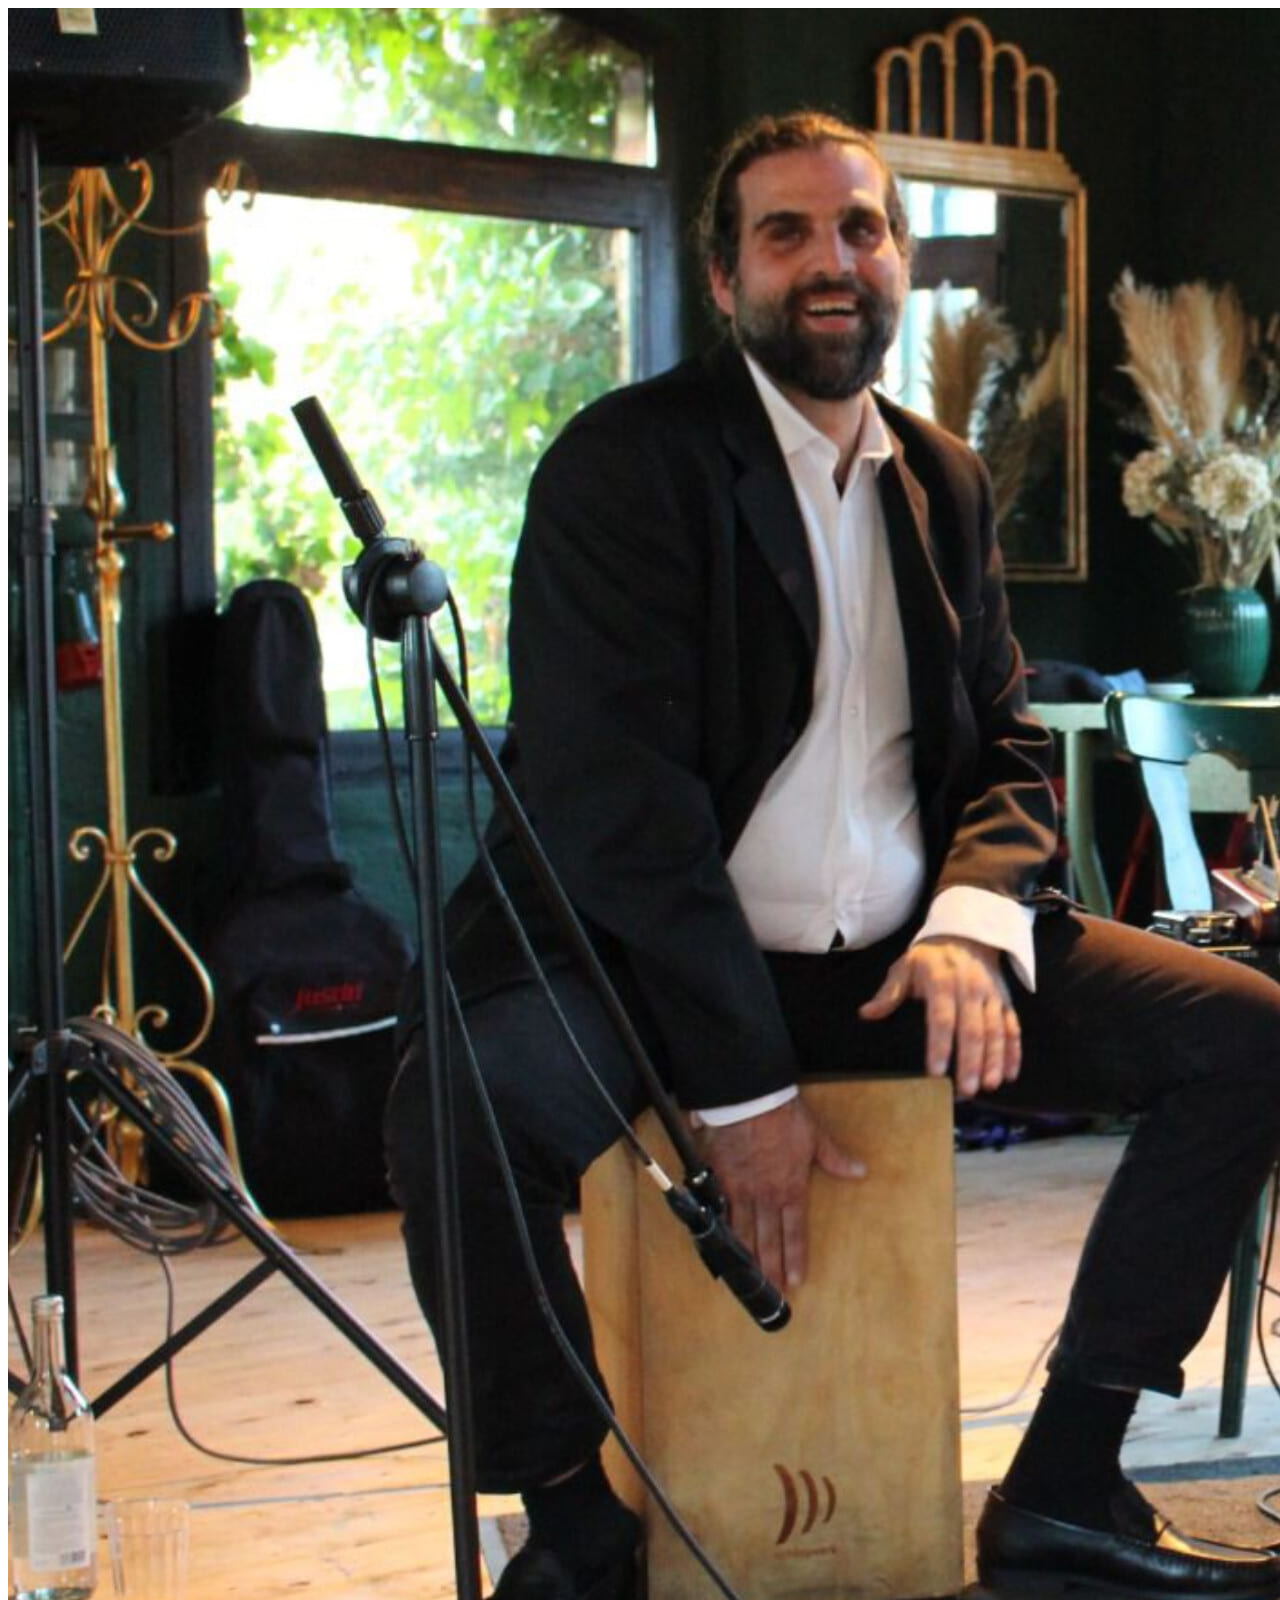
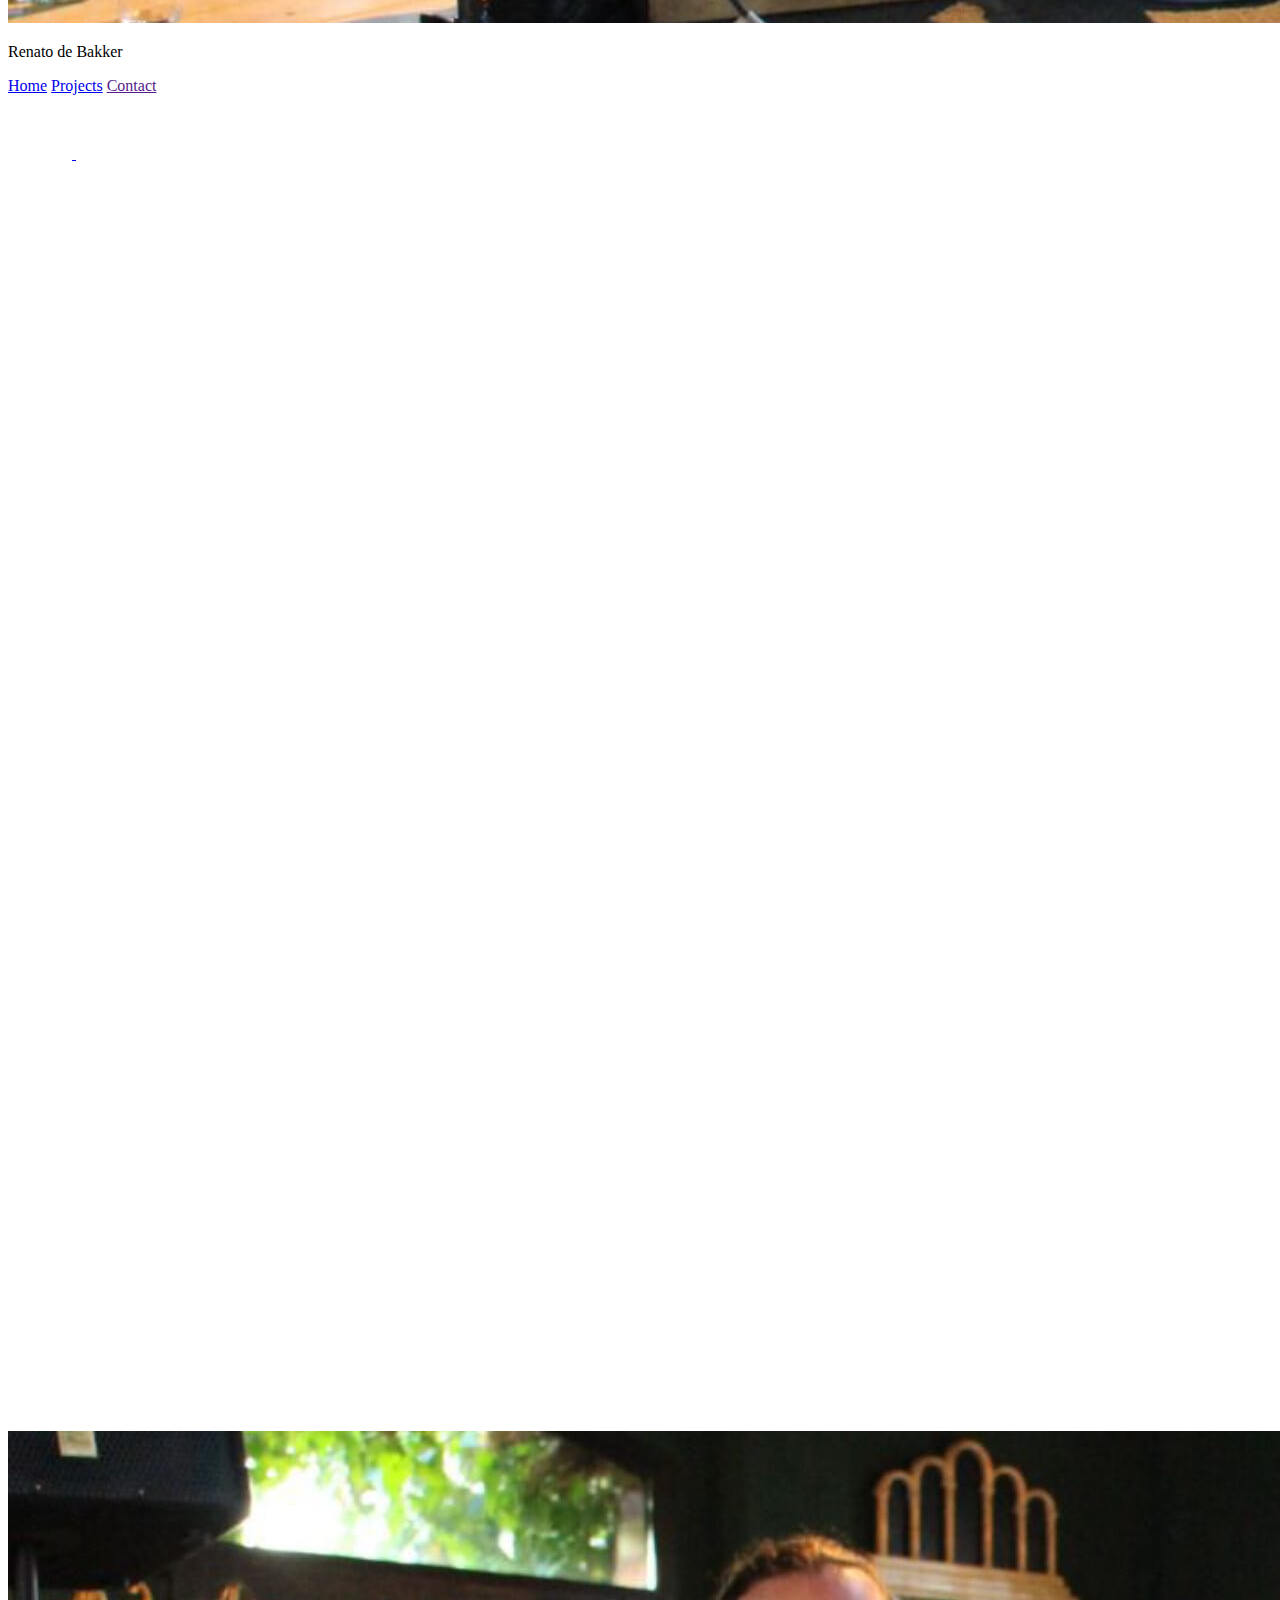
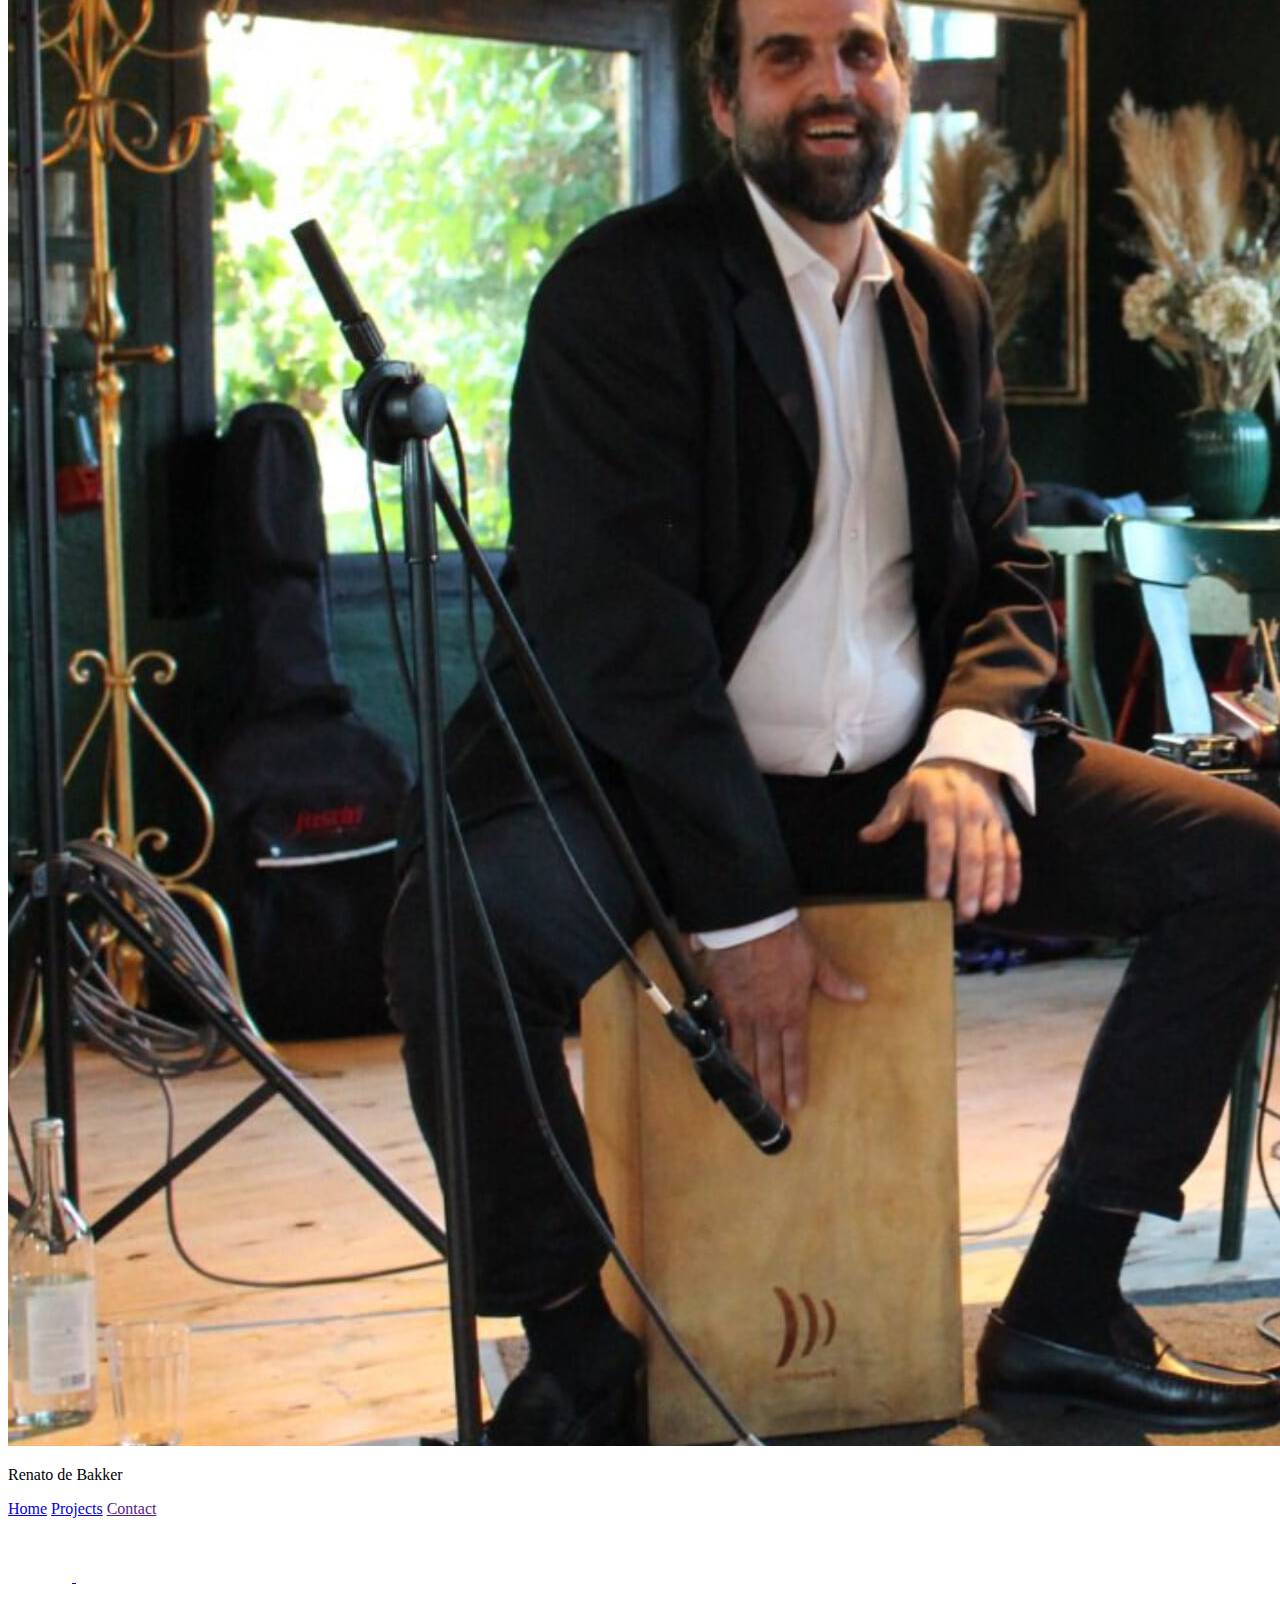
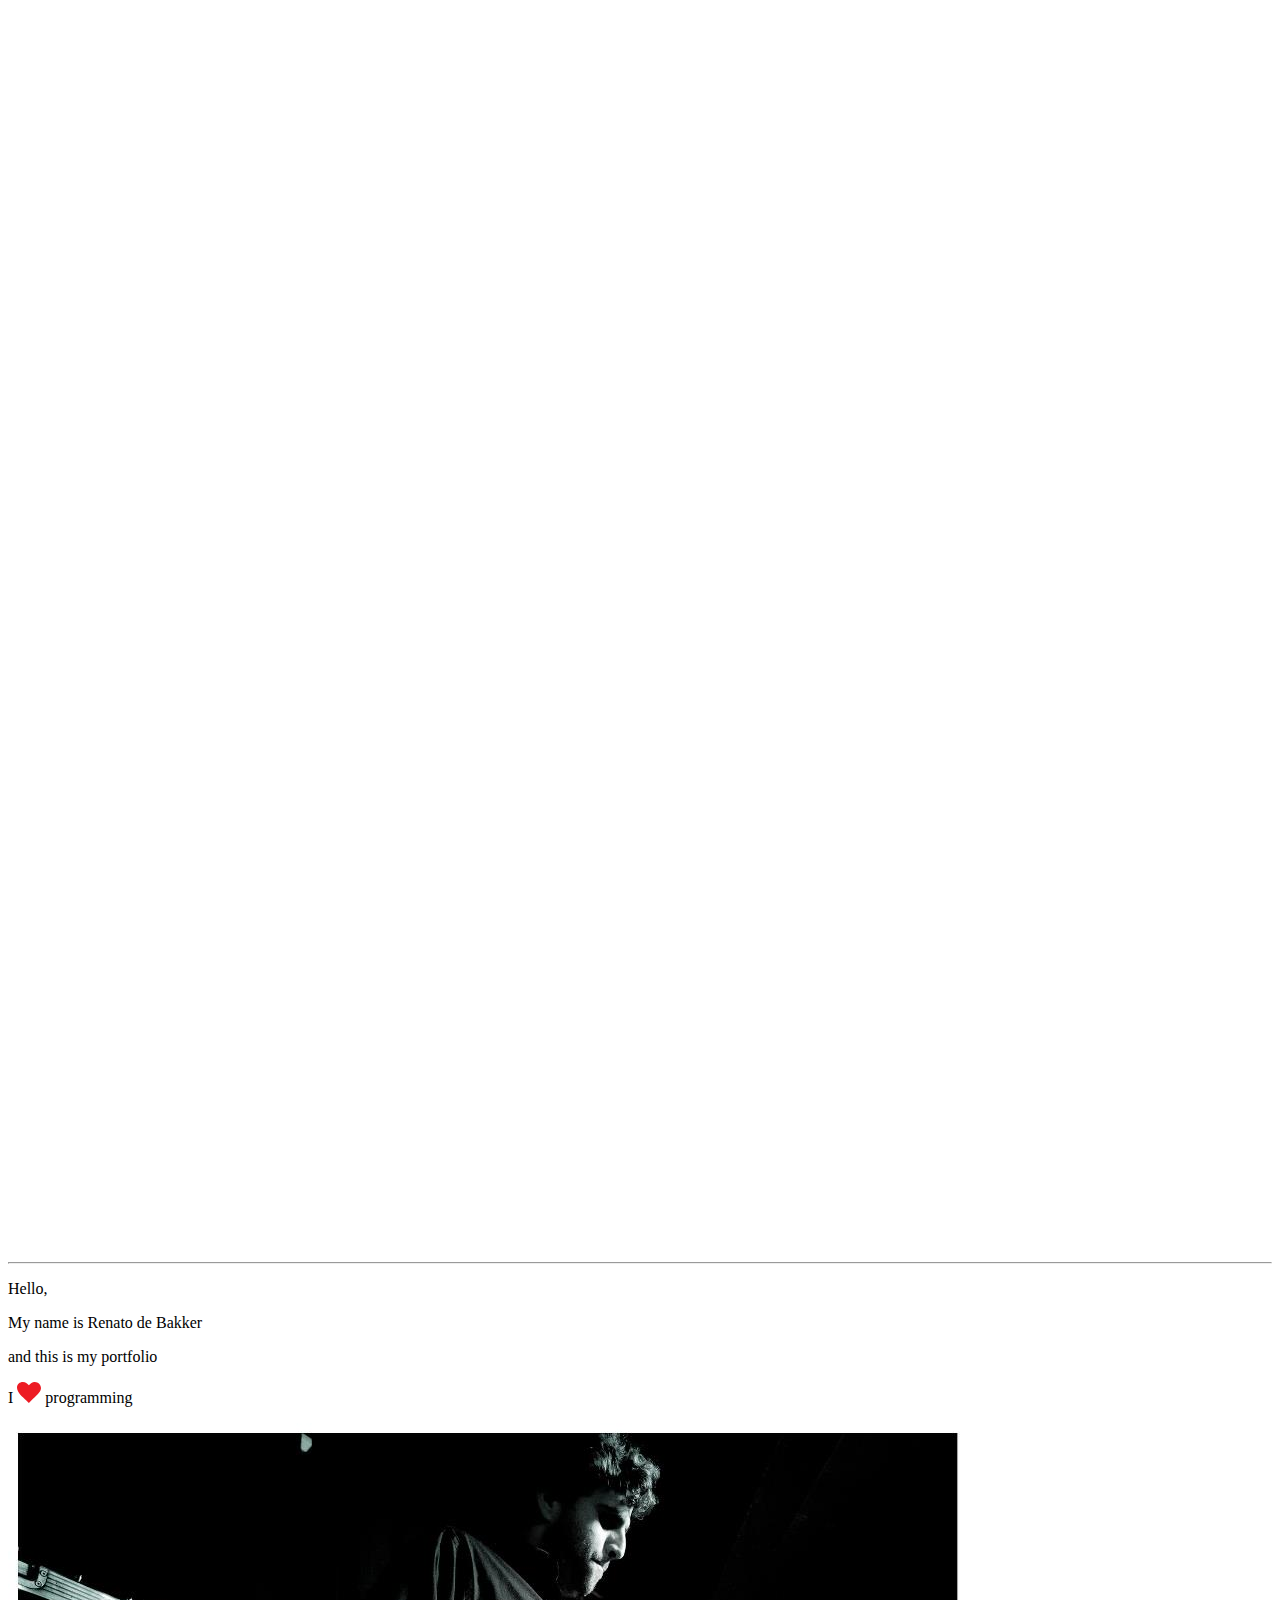
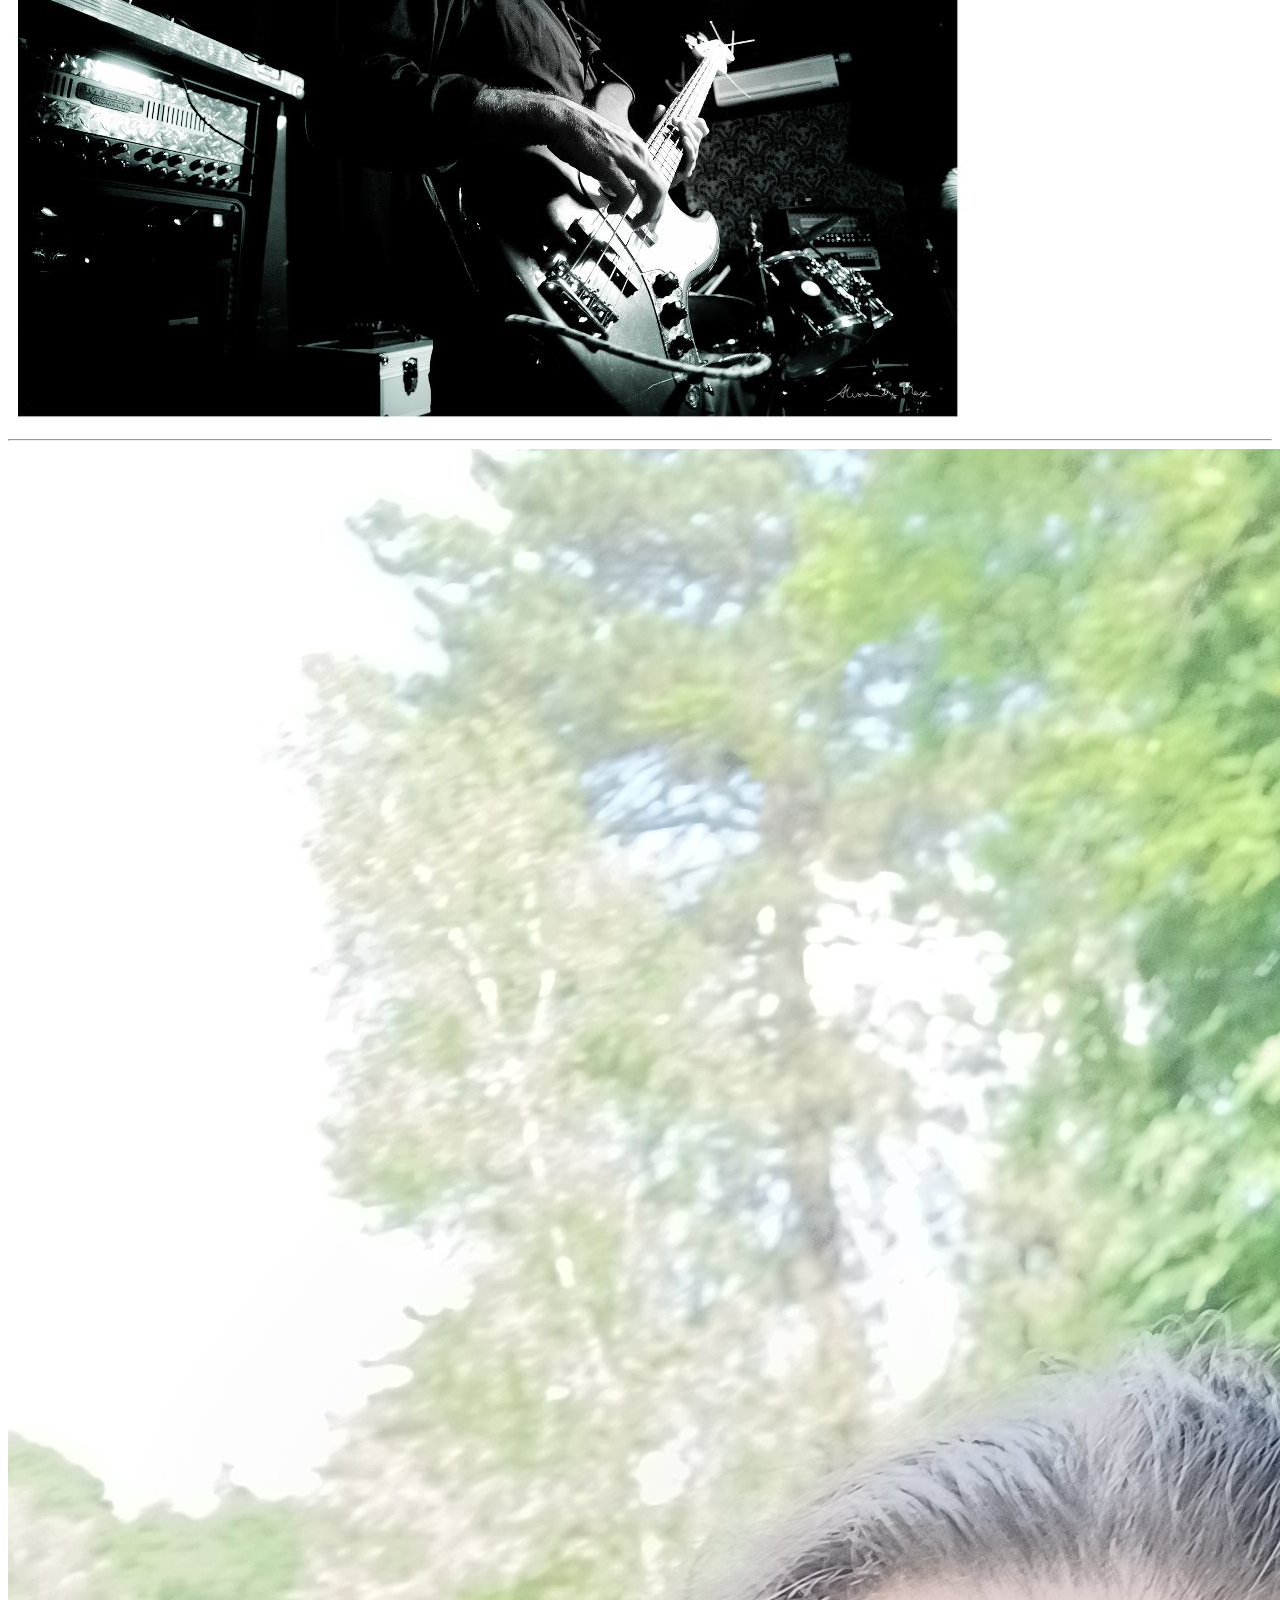
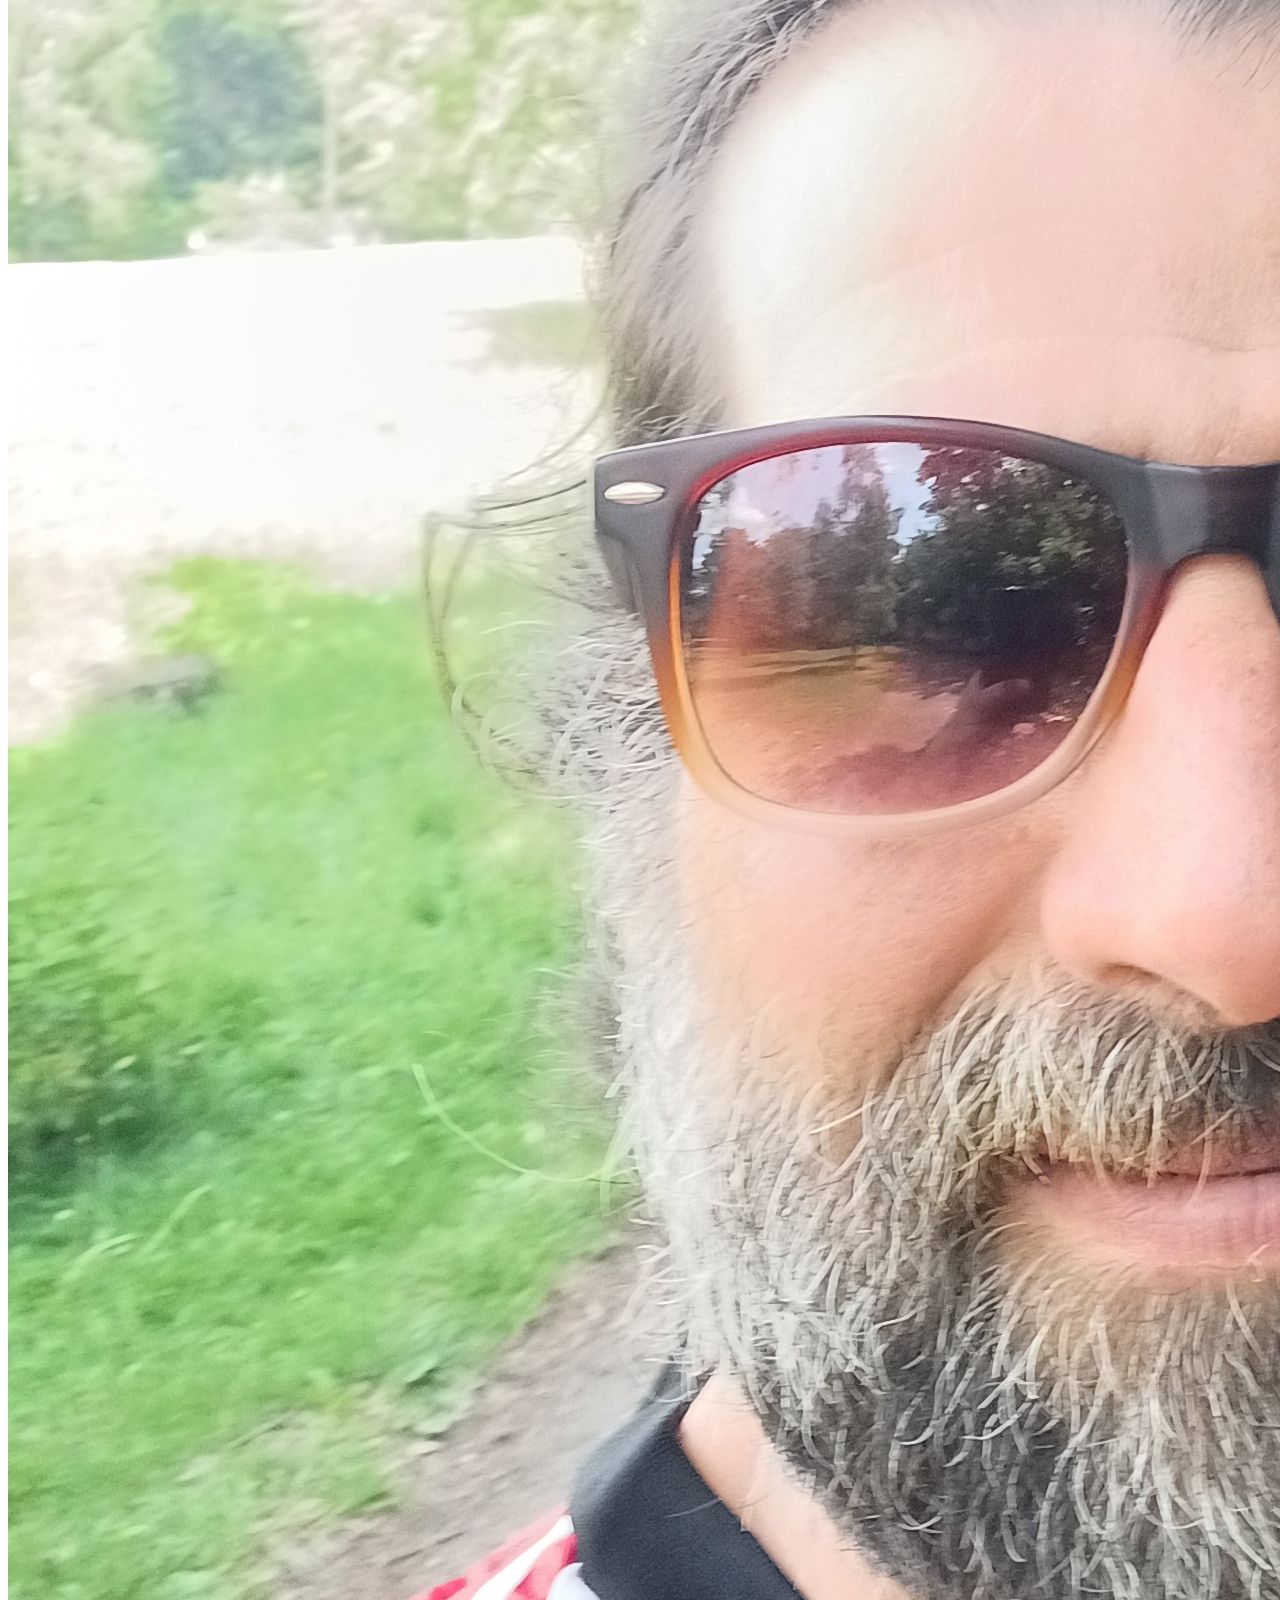
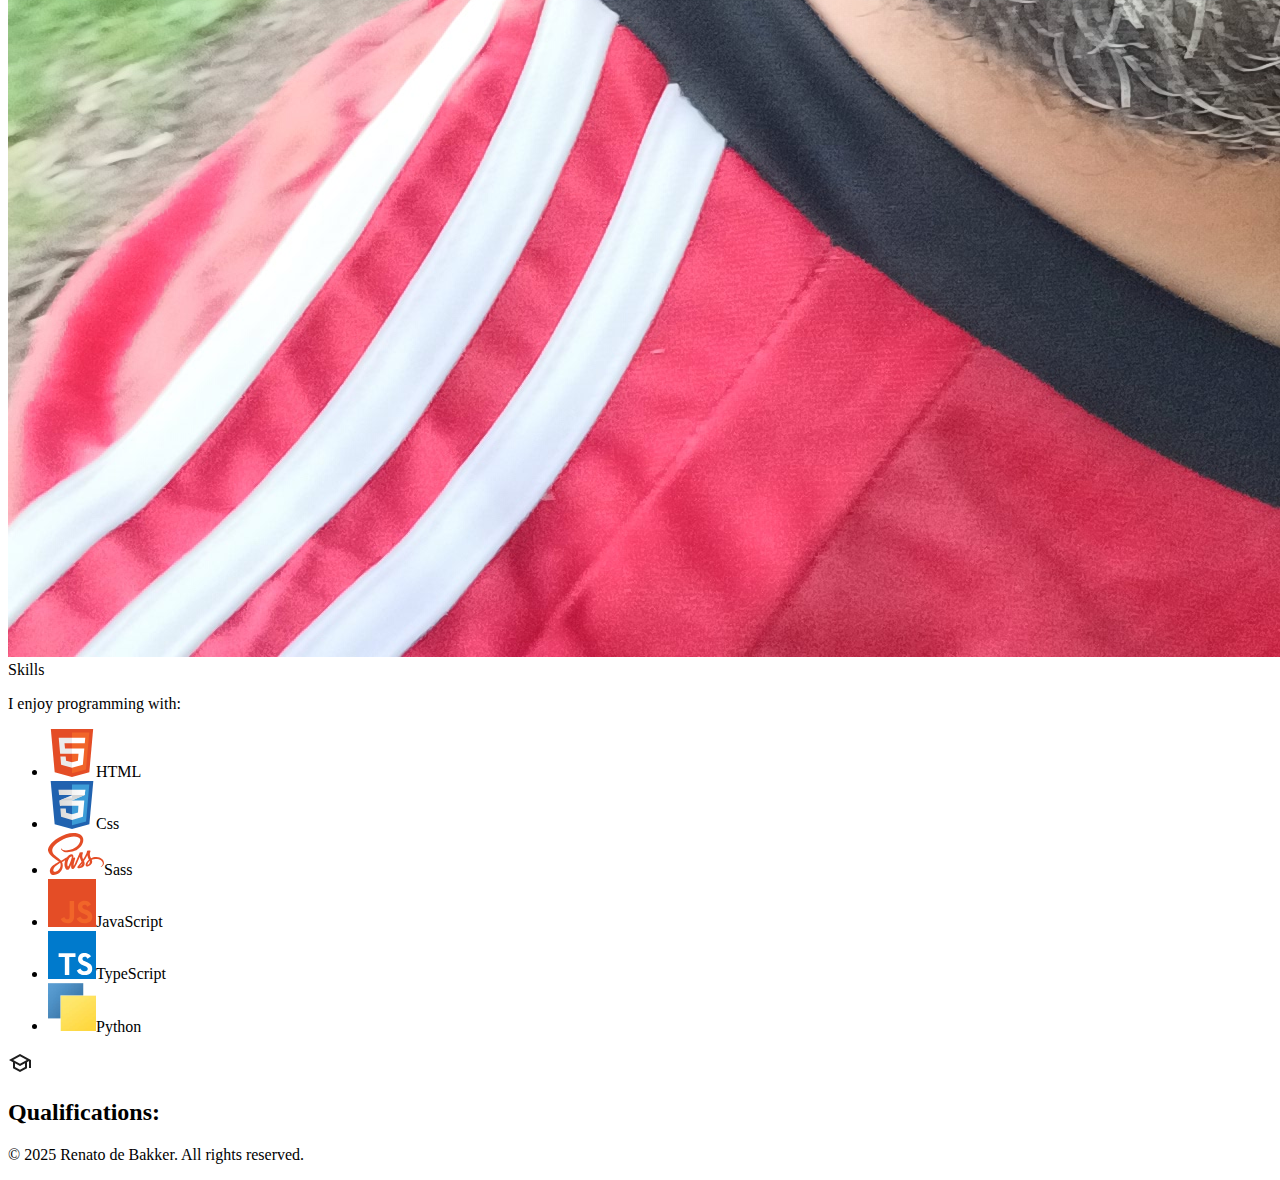
==== commit 1c96c3ea: "updates" ====
--- a/index.html
+++ b/index.html
@@ -6,9 +6,8 @@
     <meta name="viewport" content="width=device-width, initial-scale=1.0" />
     <title>Portfolio</title>
     <link rel="preconnect" href="https://fonts.googleapis.com">
-    <link rel="preconnect" href="https://fonts.gstatic.com" crossorigin>
-    <link href="https://fonts.googleapis.com/css2?family=Forum&family=Kablammo&family=Roboto+Mono:ital,wght@0,100..700;1,100..700&family=VT323&display=swap" rel="stylesheet">
-    <link rel="stylesheet" href="style.css">
+<link rel="preconnect" href="https://fonts.gstatic.com" crossorigin>
+<link href="https://fonts.googleapis.com/css2?family=Forum&family=Kablammo&family=Roboto+Mono:ital,wght@0,100..700;1,100..700&family=VT323&display=swap" rel="stylesheet">
   </head>
   <body>
 
@@ -22,16 +21,22 @@
   
   
         <nav class="centerNav">
-          <a href="#">Home</a>
-          <a href="projects.html">Projects</a>
-          <a href="">Contact</a>
+          <a href="#" target="_blank">Home</a>
+          <a href="projects.html" target="_blank">Projects</a>
+          <a href="" target="_blank">Contact</a>
         </nav>
   
   
         <nav class="logos">
-          <svg xmlns="http://www.w3.org/2000/svg" width="64" height="64" shape-rendering="geometricPrecision" text-rendering="geometricPrecision" image-rendering="optimizeQuality" fill-rule="evenodd" fill="white"  clip-rule="evenodd" viewBox="0 0 640 640"><path d="M319.988 7.973C143.293 7.973 0 151.242 0 327.96c0 141.392 91.678 261.298 218.826 303.63 16.004 2.964 21.886-6.957 21.886-15.414 0-7.63-.319-32.835-.449-59.552-89.032 19.359-107.8-37.772-107.8-37.772-14.552-36.993-35.529-46.831-35.529-46.831-29.032-19.879 2.209-19.442 2.209-19.442 32.126 2.245 49.04 32.954 49.04 32.954 28.56 48.922 74.883 34.76 93.131 26.598 2.882-20.681 11.15-34.807 20.315-42.803-71.08-8.067-145.797-35.516-145.797-158.14 0-34.926 12.52-63.485 32.965-85.88-3.33-8.078-14.291-40.606 3.083-84.674 0 0 26.87-8.61 88.029 32.8 25.512-7.075 52.878-10.642 80.056-10.76 27.2.118 54.614 3.673 80.162 10.76 61.076-41.386 87.922-32.8 87.922-32.8 17.398 44.08 6.485 76.631 3.154 84.675 20.516 22.394 32.93 50.953 32.93 85.879 0 122.907-74.883 149.93-146.117 157.856 11.481 9.921 21.733 29.398 21.733 59.233 0 42.792-.366 77.28-.366 87.804 0 8.516 5.764 18.473 21.992 15.354 127.076-42.354 218.637-162.274 218.637-303.582 0-176.695-143.269-319.988-320-319.988l-.023.107z"/></svg>
-          <svg xmlns="http://www.w3.org/2000/svg" width="64" height="64" shape-rendering="geometricPrecision" text-rendering="geometricPrecision" image-rendering="optimizeQuality" fill-rule="evenodd" clip-rule="evenodd" fill= "white" viewBox="0 0 640 640"><path d="M633.468 192.038s-6.248-44.115-25.477-63.485c-24.366-25.477-51.65-25.642-64.123-27.118-89.493-6.52-223.904-6.52-223.904-6.52h-.236s-134.352 0-223.893 6.52c-12.52 1.523-39.768 1.63-64.123 27.118-19.24 19.37-25.358 63.485-25.358 63.485S-.012 243.806-.012 295.681v48.509c0 51.768 6.366 103.643 6.366 103.643s6.248 44.114 25.358 63.52c24.355 25.477 56.363 24.65 70.655 27.367 51.237 4.89 217.644 6.366 217.644 6.366s134.529-.237 224.022-6.638c12.52-1.477 39.756-1.63 64.123-27.119 19.24-19.37 25.476-63.532 25.476-63.532S640 396.03 640 344.154v-48.508c-.13-51.769-6.497-103.643-6.497-103.643l-.035.035zm-379.8 211.007V223.173L426.56 313.41l-172.892 89.635z"/></svg>
-          <svg xmlns="http://www.w3.org/2000/svg" shape-rendering="geometricPrecision" text-rendering="geometricPrecision" image-rendering="optimizeQuality" fill-rule="evenodd" clip-rule="evenodd" fill= "white" viewBox="0 0 512 512"><path fill-rule="nonzero" d="M170.663 256.157c-.083-47.121 38.055-85.4 85.167-85.482 47.121-.092 85.407 38.029 85.499 85.159.091 47.13-38.047 85.4-85.176 85.492-47.112.09-85.399-38.039-85.49-85.169zm-46.108.092c.141 72.602 59.106 131.327 131.69 131.185 72.592-.14 131.35-59.089 131.209-131.691-.141-72.577-59.114-131.336-131.715-131.194-72.585.141-131.325 59.114-131.184 131.7zm237.104-137.092c.033 16.954 13.817 30.682 30.772 30.649 16.961-.034 30.689-13.811 30.664-30.765-.033-16.954-13.818-30.69-30.78-30.656-16.962.033-30.689 13.818-30.656 30.772zm-208.696 345.4c-24.958-1.086-38.511-5.234-47.543-8.709-11.961-4.628-20.496-10.177-29.479-19.093-8.966-8.951-14.532-17.461-19.202-29.397-3.508-9.033-7.73-22.569-8.9-47.527-1.269-26.983-1.559-35.078-1.683-103.433-.133-68.338.116-76.434 1.294-103.441 1.069-24.941 5.242-38.512 8.709-47.536 4.628-11.977 10.161-20.496 19.094-29.478 8.949-8.983 17.459-14.532 29.403-19.202 9.025-3.526 22.561-7.715 47.511-8.9 26.998-1.278 35.085-1.551 103.423-1.684 68.353-.133 76.448.108 103.456 1.294 24.94 1.086 38.51 5.217 47.527 8.709 11.968 4.628 20.503 10.145 29.478 19.094 8.974 8.95 14.54 17.443 19.21 29.413 3.524 8.999 7.714 22.552 8.892 47.494 1.285 26.998 1.576 35.094 1.7 103.432.132 68.355-.117 76.451-1.302 103.442-1.087 24.957-5.226 38.52-8.709 47.56-4.629 11.953-10.161 20.488-19.103 29.471-8.941 8.949-17.451 14.531-29.403 19.201-9.009 3.517-22.561 7.714-47.494 8.9-26.998 1.269-35.086 1.56-103.448 1.684-68.338.133-76.424-.124-103.431-1.294zM149.977 1.773c-27.239 1.286-45.843 5.648-62.101 12.019-16.829 6.561-31.095 15.353-45.286 29.603C28.381 57.653 19.655 71.944 13.144 88.79c-6.303 16.299-10.575 34.912-11.778 62.168C.172 178.264-.102 186.973.031 256.489c.133 69.508.439 78.234 1.741 105.548 1.302 27.231 5.649 45.827 12.019 62.092 6.569 16.83 15.353 31.089 29.611 45.289 14.25 14.2 28.55 22.918 45.404 29.438 16.282 6.294 34.902 10.583 62.15 11.777 27.305 1.203 36.022 1.468 105.521 1.336 69.532-.133 78.25-.44 105.555-1.734 27.239-1.302 45.826-5.664 62.1-12.019 16.829-6.585 31.095-15.353 45.288-29.611 14.191-14.251 22.917-28.55 29.428-45.404 6.304-16.282 10.592-34.904 11.777-62.134 1.195-27.323 1.478-36.049 1.344-105.557-.133-69.516-.447-78.225-1.741-105.522-1.294-27.256-5.657-45.844-12.019-62.118-6.577-16.829-15.352-31.08-29.602-45.288-14.25-14.192-28.55-22.935-45.404-29.429-16.29-6.304-34.903-10.6-62.15-11.778C333.747.164 325.03-.101 255.506.031c-69.507.133-78.224.431-105.529 1.742z"/></svg>
+          <a href="https://github.com/P-Renato" target="_blank">
+            <svg xmlns="http://www.w3.org/2000/svg" width="64" height="64" shape-rendering="geometricPrecision" text-rendering="geometricPrecision" image-rendering="optimizeQuality" fill-rule="evenodd" fill="white"  clip-rule="evenodd" viewBox="0 0 640 640"><path d="M319.988 7.973C143.293 7.973 0 151.242 0 327.96c0 141.392 91.678 261.298 218.826 303.63 16.004 2.964 21.886-6.957 21.886-15.414 0-7.63-.319-32.835-.449-59.552-89.032 19.359-107.8-37.772-107.8-37.772-14.552-36.993-35.529-46.831-35.529-46.831-29.032-19.879 2.209-19.442 2.209-19.442 32.126 2.245 49.04 32.954 49.04 32.954 28.56 48.922 74.883 34.76 93.131 26.598 2.882-20.681 11.15-34.807 20.315-42.803-71.08-8.067-145.797-35.516-145.797-158.14 0-34.926 12.52-63.485 32.965-85.88-3.33-8.078-14.291-40.606 3.083-84.674 0 0 26.87-8.61 88.029 32.8 25.512-7.075 52.878-10.642 80.056-10.76 27.2.118 54.614 3.673 80.162 10.76 61.076-41.386 87.922-32.8 87.922-32.8 17.398 44.08 6.485 76.631 3.154 84.675 20.516 22.394 32.93 50.953 32.93 85.879 0 122.907-74.883 149.93-146.117 157.856 11.481 9.921 21.733 29.398 21.733 59.233 0 42.792-.366 77.28-.366 87.804 0 8.516 5.764 18.473 21.992 15.354 127.076-42.354 218.637-162.274 218.637-303.582 0-176.695-143.269-319.988-320-319.988l-.023.107z"/></svg>
+          </a>       
+          <a href="https://www.youtube.com/@Vida_de_pai_em_berlim" target="_blank">
+            <svg xmlns="http://www.w3.org/2000/svg" width="64" height="64" shape-rendering="geometricPrecision" text-rendering="geometricPrecision" image-rendering="optimizeQuality" fill-rule="evenodd" clip-rule="evenodd" fill= "white" viewBox="0 0 640 640"><path d="M633.468 192.038s-6.248-44.115-25.477-63.485c-24.366-25.477-51.65-25.642-64.123-27.118-89.493-6.52-223.904-6.52-223.904-6.52h-.236s-134.352 0-223.893 6.52c-12.52 1.523-39.768 1.63-64.123 27.118-19.24 19.37-25.358 63.485-25.358 63.485S-.012 243.806-.012 295.681v48.509c0 51.768 6.366 103.643 6.366 103.643s6.248 44.114 25.358 63.52c24.355 25.477 56.363 24.65 70.655 27.367 51.237 4.89 217.644 6.366 217.644 6.366s134.529-.237 224.022-6.638c12.52-1.477 39.756-1.63 64.123-27.119 19.24-19.37 25.476-63.532 25.476-63.532S640 396.03 640 344.154v-48.508c-.13-51.769-6.497-103.643-6.497-103.643l-.035.035zm-379.8 211.007V223.173L426.56 313.41l-172.892 89.635z"/></svg>
+          </a>         
+          <a href="https://www.instagram.com/vida_de_pai_em_berlim" target="_blank">
+             <svg xmlns="http://www.w3.org/2000/svg" shape-rendering="geometricPrecision" text-rendering="geometricPrecision" image-rendering="optimizeQuality" fill-rule="evenodd" clip-rule="evenodd" fill= "white" viewBox="0 0 512 512"><path fill-rule="nonzero" d="M170.663 256.157c-.083-47.121 38.055-85.4 85.167-85.482 47.121-.092 85.407 38.029 85.499 85.159.091 47.13-38.047 85.4-85.176 85.492-47.112.09-85.399-38.039-85.49-85.169zm-46.108.092c.141 72.602 59.106 131.327 131.69 131.185 72.592-.14 131.35-59.089 131.209-131.691-.141-72.577-59.114-131.336-131.715-131.194-72.585.141-131.325 59.114-131.184 131.7zm237.104-137.092c.033 16.954 13.817 30.682 30.772 30.649 16.961-.034 30.689-13.811 30.664-30.765-.033-16.954-13.818-30.69-30.78-30.656-16.962.033-30.689 13.818-30.656 30.772zm-208.696 345.4c-24.958-1.086-38.511-5.234-47.543-8.709-11.961-4.628-20.496-10.177-29.479-19.093-8.966-8.951-14.532-17.461-19.202-29.397-3.508-9.033-7.73-22.569-8.9-47.527-1.269-26.983-1.559-35.078-1.683-103.433-.133-68.338.116-76.434 1.294-103.441 1.069-24.941 5.242-38.512 8.709-47.536 4.628-11.977 10.161-20.496 19.094-29.478 8.949-8.983 17.459-14.532 29.403-19.202 9.025-3.526 22.561-7.715 47.511-8.9 26.998-1.278 35.085-1.551 103.423-1.684 68.353-.133 76.448.108 103.456 1.294 24.94 1.086 38.51 5.217 47.527 8.709 11.968 4.628 20.503 10.145 29.478 19.094 8.974 8.95 14.54 17.443 19.21 29.413 3.524 8.999 7.714 22.552 8.892 47.494 1.285 26.998 1.576 35.094 1.7 103.432.132 68.355-.117 76.451-1.302 103.442-1.087 24.957-5.226 38.52-8.709 47.56-4.629 11.953-10.161 20.488-19.103 29.471-8.941 8.949-17.451 14.531-29.403 19.201-9.009 3.517-22.561 7.714-47.494 8.9-26.998 1.269-35.086 1.56-103.448 1.684-68.338.133-76.424-.124-103.431-1.294zM149.977 1.773c-27.239 1.286-45.843 5.648-62.101 12.019-16.829 6.561-31.095 15.353-45.286 29.603C28.381 57.653 19.655 71.944 13.144 88.79c-6.303 16.299-10.575 34.912-11.778 62.168C.172 178.264-.102 186.973.031 256.489c.133 69.508.439 78.234 1.741 105.548 1.302 27.231 5.649 45.827 12.019 62.092 6.569 16.83 15.353 31.089 29.611 45.289 14.25 14.2 28.55 22.918 45.404 29.438 16.282 6.294 34.902 10.583 62.15 11.777 27.305 1.203 36.022 1.468 105.521 1.336 69.532-.133 78.25-.44 105.555-1.734 27.239-1.302 45.826-5.664 62.1-12.019 16.829-6.585 31.095-15.353 45.288-29.611 14.191-14.251 22.917-28.55 29.428-45.404 6.304-16.282 10.592-34.904 11.777-62.134 1.195-27.323 1.478-36.049 1.344-105.557-.133-69.516-.447-78.225-1.741-105.522-1.294-27.256-5.657-45.844-12.019-62.118-6.577-16.829-15.352-31.08-29.602-45.288-14.25-14.192-28.55-22.935-45.404-29.429-16.29-6.304-34.903-10.6-62.15-11.778C333.747.164 325.03-.101 255.506.031c-69.507.133-78.224.431-105.529 1.742z"/></svg>
+          </a>
         </nav>
   
       </section>
@@ -44,17 +49,22 @@
   
   
         <nav class="centerNav">
-          <a href="">Home</a>
-          <a href="">Projects</a>
-          <a href="">Contact</a>
+          <a href="#" target="_blank">Home</a>
+          <a href="projects.html" target="_blank">Projects</a>
+          <a href="" target="_blank">Contact</a>
         </nav>
   
   
         <nav class="logos">
-          <svg xmlns="http://www.w3.org/2000/svg" width="64" height="64" shape-rendering="geometricPrecision" text-rendering="geometricPrecision" image-rendering="optimizeQuality" fill-rule="evenodd" fill="white"  clip-rule="evenodd" viewBox="0 0 640 640"><path d="M319.988 7.973C143.293 7.973 0 151.242 0 327.96c0 141.392 91.678 261.298 218.826 303.63 16.004 2.964 21.886-6.957 21.886-15.414 0-7.63-.319-32.835-.449-59.552-89.032 19.359-107.8-37.772-107.8-37.772-14.552-36.993-35.529-46.831-35.529-46.831-29.032-19.879 2.209-19.442 2.209-19.442 32.126 2.245 49.04 32.954 49.04 32.954 28.56 48.922 74.883 34.76 93.131 26.598 2.882-20.681 11.15-34.807 20.315-42.803-71.08-8.067-145.797-35.516-145.797-158.14 0-34.926 12.52-63.485 32.965-85.88-3.33-8.078-14.291-40.606 3.083-84.674 0 0 26.87-8.61 88.029 32.8 25.512-7.075 52.878-10.642 80.056-10.76 27.2.118 54.614 3.673 80.162 10.76 61.076-41.386 87.922-32.8 87.922-32.8 17.398 44.08 6.485 76.631 3.154 84.675 20.516 22.394 32.93 50.953 32.93 85.879 0 122.907-74.883 149.93-146.117 157.856 11.481 9.921 21.733 29.398 21.733 59.233 0 42.792-.366 77.28-.366 87.804 0 8.516 5.764 18.473 21.992 15.354 127.076-42.354 218.637-162.274 218.637-303.582 0-176.695-143.269-319.988-320-319.988l-.023.107z"/></svg>
-          <svg xmlns="http://www.w3.org/2000/svg" width="64" height="64" shape-rendering="geometricPrecision" text-rendering="geometricPrecision" image-rendering="optimizeQuality" fill-rule="evenodd" clip-rule="evenodd" fill= "white" viewBox="0 0 640 640"><path d="M633.468 192.038s-6.248-44.115-25.477-63.485c-24.366-25.477-51.65-25.642-64.123-27.118-89.493-6.52-223.904-6.52-223.904-6.52h-.236s-134.352 0-223.893 6.52c-12.52 1.523-39.768 1.63-64.123 27.118-19.24 19.37-25.358 63.485-25.358 63.485S-.012 243.806-.012 295.681v48.509c0 51.768 6.366 103.643 6.366 103.643s6.248 44.114 25.358 63.52c24.355 25.477 56.363 24.65 70.655 27.367 51.237 4.89 217.644 6.366 217.644 6.366s134.529-.237 224.022-6.638c12.52-1.477 39.756-1.63 64.123-27.119 19.24-19.37 25.476-63.532 25.476-63.532S640 396.03 640 344.154v-48.508c-.13-51.769-6.497-103.643-6.497-103.643l-.035.035zm-379.8 211.007V223.173L426.56 313.41l-172.892 89.635z"/></svg>
-          <svg xmlns="http://www.w3.org/2000/svg" shape-rendering="geometricPrecision" text-rendering="geometricPrecision" image-rendering="optimizeQuality" fill-rule="evenodd" clip-rule="evenodd" fill= "white" viewBox="0 0 512 512"><path fill-rule="nonzero" d="M170.663 256.157c-.083-47.121 38.055-85.4 85.167-85.482 47.121-.092 85.407 38.029 85.499 85.159.091 47.13-38.047 85.4-85.176 85.492-47.112.09-85.399-38.039-85.49-85.169zm-46.108.092c.141 72.602 59.106 131.327 131.69 131.185 72.592-.14 131.35-59.089 131.209-131.691-.141-72.577-59.114-131.336-131.715-131.194-72.585.141-131.325 59.114-131.184 131.7zm237.104-137.092c.033 16.954 13.817 30.682 30.772 30.649 16.961-.034 30.689-13.811 30.664-30.765-.033-16.954-13.818-30.69-30.78-30.656-16.962.033-30.689 13.818-30.656 30.772zm-208.696 345.4c-24.958-1.086-38.511-5.234-47.543-8.709-11.961-4.628-20.496-10.177-29.479-19.093-8.966-8.951-14.532-17.461-19.202-29.397-3.508-9.033-7.73-22.569-8.9-47.527-1.269-26.983-1.559-35.078-1.683-103.433-.133-68.338.116-76.434 1.294-103.441 1.069-24.941 5.242-38.512 8.709-47.536 4.628-11.977 10.161-20.496 19.094-29.478 8.949-8.983 17.459-14.532 29.403-19.202 9.025-3.526 22.561-7.715 47.511-8.9 26.998-1.278 35.085-1.551 103.423-1.684 68.353-.133 76.448.108 103.456 1.294 24.94 1.086 38.51 5.217 47.527 8.709 11.968 4.628 20.503 10.145 29.478 19.094 8.974 8.95 14.54 17.443 19.21 29.413 3.524 8.999 7.714 22.552 8.892 47.494 1.285 26.998 1.576 35.094 1.7 103.432.132 68.355-.117 76.451-1.302 103.442-1.087 24.957-5.226 38.52-8.709 47.56-4.629 11.953-10.161 20.488-19.103 29.471-8.941 8.949-17.451 14.531-29.403 19.201-9.009 3.517-22.561 7.714-47.494 8.9-26.998 1.269-35.086 1.56-103.448 1.684-68.338.133-76.424-.124-103.431-1.294zM149.977 1.773c-27.239 1.286-45.843 5.648-62.101 12.019-16.829 6.561-31.095 15.353-45.286 29.603C28.381 57.653 19.655 71.944 13.144 88.79c-6.303 16.299-10.575 34.912-11.778 62.168C.172 178.264-.102 186.973.031 256.489c.133 69.508.439 78.234 1.741 105.548 1.302 27.231 5.649 45.827 12.019 62.092 6.569 16.83 15.353 31.089 29.611 45.289 14.25 14.2 28.55 22.918 45.404 29.438 16.282 6.294 34.902 10.583 62.15 11.777 27.305 1.203 36.022 1.468 105.521 1.336 69.532-.133 78.25-.44 105.555-1.734 27.239-1.302 45.826-5.664 62.1-12.019 16.829-6.585 31.095-15.353 45.288-29.611 14.191-14.251 22.917-28.55 29.428-45.404 6.304-16.282 10.592-34.904 11.777-62.134 1.195-27.323 1.478-36.049 1.344-105.557-.133-69.516-.447-78.225-1.741-105.522-1.294-27.256-5.657-45.844-12.019-62.118-6.577-16.829-15.352-31.08-29.602-45.288-14.25-14.192-28.55-22.935-45.404-29.429-16.29-6.304-34.903-10.6-62.15-11.778C333.747.164 325.03-.101 255.506.031c-69.507.133-78.224.431-105.529 1.742z"/></svg>
-        </nav>
+          <a href="https://github.com/P-Renato" target="_blank">
+            <svg xmlns="http://www.w3.org/2000/svg" width="64" height="64" shape-rendering="geometricPrecision" text-rendering="geometricPrecision" image-rendering="optimizeQuality" fill-rule="evenodd" fill="white"  clip-rule="evenodd" viewBox="0 0 640 640"><path d="M319.988 7.973C143.293 7.973 0 151.242 0 327.96c0 141.392 91.678 261.298 218.826 303.63 16.004 2.964 21.886-6.957 21.886-15.414 0-7.63-.319-32.835-.449-59.552-89.032 19.359-107.8-37.772-107.8-37.772-14.552-36.993-35.529-46.831-35.529-46.831-29.032-19.879 2.209-19.442 2.209-19.442 32.126 2.245 49.04 32.954 49.04 32.954 28.56 48.922 74.883 34.76 93.131 26.598 2.882-20.681 11.15-34.807 20.315-42.803-71.08-8.067-145.797-35.516-145.797-158.14 0-34.926 12.52-63.485 32.965-85.88-3.33-8.078-14.291-40.606 3.083-84.674 0 0 26.87-8.61 88.029 32.8 25.512-7.075 52.878-10.642 80.056-10.76 27.2.118 54.614 3.673 80.162 10.76 61.076-41.386 87.922-32.8 87.922-32.8 17.398 44.08 6.485 76.631 3.154 84.675 20.516 22.394 32.93 50.953 32.93 85.879 0 122.907-74.883 149.93-146.117 157.856 11.481 9.921 21.733 29.398 21.733 59.233 0 42.792-.366 77.28-.366 87.804 0 8.516 5.764 18.473 21.992 15.354 127.076-42.354 218.637-162.274 218.637-303.582 0-176.695-143.269-319.988-320-319.988l-.023.107z"/></svg>
+          </a>       
+          <a href="https://www.youtube.com/@Vida_de_pai_em_berlim" target="_blank">
+            <svg xmlns="http://www.w3.org/2000/svg" width="64" height="64" shape-rendering="geometricPrecision" text-rendering="geometricPrecision" image-rendering="optimizeQuality" fill-rule="evenodd" clip-rule="evenodd" fill= "white" viewBox="0 0 640 640"><path d="M633.468 192.038s-6.248-44.115-25.477-63.485c-24.366-25.477-51.65-25.642-64.123-27.118-89.493-6.52-223.904-6.52-223.904-6.52h-.236s-134.352 0-223.893 6.52c-12.52 1.523-39.768 1.63-64.123 27.118-19.24 19.37-25.358 63.485-25.358 63.485S-.012 243.806-.012 295.681v48.509c0 51.768 6.366 103.643 6.366 103.643s6.248 44.114 25.358 63.52c24.355 25.477 56.363 24.65 70.655 27.367 51.237 4.89 217.644 6.366 217.644 6.366s134.529-.237 224.022-6.638c12.52-1.477 39.756-1.63 64.123-27.119 19.24-19.37 25.476-63.532 25.476-63.532S640 396.03 640 344.154v-48.508c-.13-51.769-6.497-103.643-6.497-103.643l-.035.035zm-379.8 211.007V223.173L426.56 313.41l-172.892 89.635z"/></svg>
+          </a>         
+          <a href="https://www.instagram.com/vida_de_pai_em_berlim" target="_blank">
+             <svg xmlns="http://www.w3.org/2000/svg" shape-rendering="geometricPrecision" text-rendering="geometricPrecision" image-rendering="optimizeQuality" fill-rule="evenodd" clip-rule="evenodd" fill= "white" viewBox="0 0 512 512"><path fill-rule="nonzero" d="M170.663 256.157c-.083-47.121 38.055-85.4 85.167-85.482 47.121-.092 85.407 38.029 85.499 85.159.091 47.13-38.047 85.4-85.176 85.492-47.112.09-85.399-38.039-85.49-85.169zm-46.108.092c.141 72.602 59.106 131.327 131.69 131.185 72.592-.14 131.35-59.089 131.209-131.691-.141-72.577-59.114-131.336-131.715-131.194-72.585.141-131.325 59.114-131.184 131.7zm237.104-137.092c.033 16.954 13.817 30.682 30.772 30.649 16.961-.034 30.689-13.811 30.664-30.765-.033-16.954-13.818-30.69-30.78-30.656-16.962.033-30.689 13.818-30.656 30.772zm-208.696 345.4c-24.958-1.086-38.511-5.234-47.543-8.709-11.961-4.628-20.496-10.177-29.479-19.093-8.966-8.951-14.532-17.461-19.202-29.397-3.508-9.033-7.73-22.569-8.9-47.527-1.269-26.983-1.559-35.078-1.683-103.433-.133-68.338.116-76.434 1.294-103.441 1.069-24.941 5.242-38.512 8.709-47.536 4.628-11.977 10.161-20.496 19.094-29.478 8.949-8.983 17.459-14.532 29.403-19.202 9.025-3.526 22.561-7.715 47.511-8.9 26.998-1.278 35.085-1.551 103.423-1.684 68.353-.133 76.448.108 103.456 1.294 24.94 1.086 38.51 5.217 47.527 8.709 11.968 4.628 20.503 10.145 29.478 19.094 8.974 8.95 14.54 17.443 19.21 29.413 3.524 8.999 7.714 22.552 8.892 47.494 1.285 26.998 1.576 35.094 1.7 103.432.132 68.355-.117 76.451-1.302 103.442-1.087 24.957-5.226 38.52-8.709 47.56-4.629 11.953-10.161 20.488-19.103 29.471-8.941 8.949-17.451 14.531-29.403 19.201-9.009 3.517-22.561 7.714-47.494 8.9-26.998 1.269-35.086 1.56-103.448 1.684-68.338.133-76.424-.124-103.431-1.294zM149.977 1.773c-27.239 1.286-45.843 5.648-62.101 12.019-16.829 6.561-31.095 15.353-45.286 29.603C28.381 57.653 19.655 71.944 13.144 88.79c-6.303 16.299-10.575 34.912-11.778 62.168C.172 178.264-.102 186.973.031 256.489c.133 69.508.439 78.234 1.741 105.548 1.302 27.231 5.649 45.827 12.019 62.092 6.569 16.83 15.353 31.089 29.611 45.289 14.25 14.2 28.55 22.918 45.404 29.438 16.282 6.294 34.902 10.583 62.15 11.777 27.305 1.203 36.022 1.468 105.521 1.336 69.532-.133 78.25-.44 105.555-1.734 27.239-1.302 45.826-5.664 62.1-12.019 16.829-6.585 31.095-15.353 45.288-29.611 14.191-14.251 22.917-28.55 29.428-45.404 6.304-16.282 10.592-34.904 11.777-62.134 1.195-27.323 1.478-36.049 1.344-105.557-.133-69.516-.447-78.225-1.741-105.522-1.294-27.256-5.657-45.844-12.019-62.118-6.577-16.829-15.352-31.08-29.602-45.288-14.25-14.192-28.55-22.935-45.404-29.429-16.29-6.304-34.903-10.6-62.15-11.778C333.747.164 325.03-.101 255.506.031c-69.507.133-78.224.431-105.529 1.742z"/></svg>
+          </a>        </nav>
   
       </section>
     </header>
@@ -66,7 +76,7 @@
         <p>Hello, </p>
         <p> My name is <span class="myName">Renato de Bakker</span></p>
         <p class="myParagraph exclamation">and this is my portfolio</p>
-        <p> I <svg id="Layer_1" data-name="Layer 1" xmlns="http://www.w3.org/2000/svg" heith= "1.5em"  width= "1.5em" viewBox="0 0 122.88 107.39"><defs><style>.cls-1{fill:#ed1b24;fill-rule:evenodd;}</style></defs><title>red-heart</title><path class="cls-1" d="M60.83,17.18c8-8.35,13.62-15.57,26-17C110-2.46,131.27,21.26,119.57,44.61c-3.33,6.65-10.11,14.56-17.61,22.32-8.23,8.52-17.34,16.87-23.72,23.2l-17.4,17.26L46.46,93.55C29.16,76.89,1,55.92,0,29.94-.63,11.74,13.73.08,30.25.29c14.76.2,21,7.54,30.58,16.89Z"/></svg> <span>programming </span></p>
+        <p > I <svg id="Layer_1" data-name="Layer 1" xmlns="http://www.w3.org/2000/svg" heith= "1.5em"  width= "1.5em" viewBox="0 0 122.88 107.39"><defs><style>.cls-1{fill:#ed1b24;fill-rule:evenodd;}</style></defs><title>red-heart</title><path class="cls-1" d="M60.83,17.18c8-8.35,13.62-15.57,26-17C110-2.46,131.27,21.26,119.57,44.61c-3.33,6.65-10.11,14.56-17.61,22.32-8.23,8.52-17.34,16.87-23.72,23.2l-17.4,17.26L46.46,93.55C29.16,76.89,1,55.92,0,29.94-.63,11.74,13.73.08,30.25.29c14.76.2,21,7.54,30.58,16.89Z"/></svg> <span>programming </span></p>
 
       </aside>
       
@@ -81,14 +91,14 @@
 
       <aside class="skillsNav">
 
-        <h2>Skills</h2>
+        <h2">Skills</h2>
         <p>I enjoy programming with:</p>
     
         <ul>
           <li><?xml version="1.0" encoding="utf-8"?><svg version="1.1" id="Layer_1" xmlns="http://www.w3.org/2000/svg" xmlns:xlink="http://www.w3.org/1999/xlink" x="0px" y="0px" width="3rem" height="3rem" viewBox="0 0 108.35 122.88" style="enable-background:new 0 0 108.35 122.88" xml:space="preserve"><style type="text/css">.st0{fill-rule:evenodd;clip-rule:evenodd;fill:#E44D26;} .st1{fill-rule:evenodd;clip-rule:evenodd;fill:#F16529;} .st2{fill-rule:evenodd;clip-rule:evenodd;fill:#EBEBEB;} .st3{fill-rule:evenodd;clip-rule:evenodd;fill:#FFFFFF;}</style><g><polygon class="st0" points="108.35,0 98.48,110.58 54.11,122.88 9.86,110.6 0,0 108.35,0"/><polygon class="st1" points="54.17,113.48 90.03,103.54 98.46,9.04 54.17,9.04 54.17,113.48"/><path class="st2" d="M34.99,36.17h19.19V22.61H20.16l0.32,3.64l3.33,37.38h30.35V50.06H36.23L34.99,36.17L34.99,36.17L34.99,36.17z M38.04,70.41H24.43l1.9,21.3l27.79,7.71l0.06-0.02V85.29l-0.06,0.02l-15.11-4.08L38.04,70.41L38.04,70.41L38.04,70.41z"/><path class="st3" d="M54.13,63.63h16.7l-1.57,17.59L54.13,85.3v14.11l27.81-7.71l0.2-2.29l3.19-35.71l0.33-3.64H54.13V63.63 L54.13,63.63z M54.13,36.14v0.03h32.76l0.27-3.05l0.62-6.88l0.32-3.64H54.13V36.14L54.13,36.14L54.13,36.14z"/></g></svg>HTML</li>
           
           <li> <svg xmlns="http://www.w3.org/2000/svg"  viewBox="0 0 296297 333333" xmlns:xlink="http://www.w3.org/1999/xlink" shape-rendering="geometricPrecision" width="3rem" height="3rem"  text-rendering="geometricPrecision" image-rendering="optimizeQuality" fill-rule="evenodd" clip-rule="evenodd"><defs><linearGradient id="id4" gradientUnits="userSpaceOnUse"  x1="54128.7" y1="79355.5" x2="240318" y2="79355.5"><stop offset="0" stop-color="#e8e7e5"/><stop offset="1" stop-color="#fff"/></linearGradient><linearGradient id="id5" gradientUnits="userSpaceOnUse" x1="62019.3" y1="202868" x2="233515" y2="202868"><stop offset="0" stop-color="#e8e7e5"/><stop offset="1" stop-color="#fff"/></linearGradient><linearGradient id="id6" gradientUnits="userSpaceOnUse" x1="104963" y1="99616.9" x2="104963" y2="171021"><stop offset="0" stop-color="#d1d3d4"/><stop offset=".388" stop-color="#d1d3d4"/><stop offset="1" stop-color="#d1d3d4"/></linearGradient><linearGradient id="id7" gradientUnits="userSpaceOnUse" xlink:href="#id6" x1="194179" y1="61185.8" x2="194179" y2="135407"/><mask id="id0"><linearGradient id="id1" gradientUnits="userSpaceOnUse" x1="104963" y1="99616.9" x2="104963" y2="171021"><stop offset="0" stop-opacity="0" stop-color="#fff"/><stop offset=".388" stop-color="#fff"/><stop offset="1" stop-opacity=".831" stop-color="#fff"/></linearGradient><path fill="url(#id1)" d="M61737 99467h86453v71704H61737z"/></mask><mask id="id2"><linearGradient id="id3" gradientUnits="userSpaceOnUse" x1="194179" y1="61185.8" x2="194179" y2="135407"><stop offset="0" stop-opacity="0" stop-color="#fff"/><stop offset=".388" stop-color="#fff"/><stop offset="1" stop-opacity=".831" stop-color="#fff"/></linearGradient><path fill="url(#id3)" d="M147890 61036h92578v74521h-92578z"/></mask><style>.fil6{fill:#000;fill-opacity:.05098}</style></defs><g id="Layer_x0020_1"><g id="_513085304"><path fill="#2062af" d="M268517 300922l-120369 32411-120371-32411L0 0h296297z"/><path fill="#3c9cd7" d="M148146 24374v283109l273 74 97409-26229 22485-256954z"/><path fill="#fff" d="M148040 99617l-86153 35880 2857 35524 83296-35614 88604-37883 3674-36339-92278 38432z"/><path mask="url(#id0)"  fill="url(#id6)" d="M61887 135497l2857 35524 83295-35614V99617z"/><path mask="url(#id2)" fill="url(#id7)" d="M240318 61186l-92278 38431v35790l88604-37883z"/><path fill="url(#id5)" d="M62019 135497l2858 35524 127806 407-2859 47365-42055 11840-40428-10208-2450-29399H67327l4900 56756 75950 22457 75538-22050 9800-112692z"/><path class="fil6" d="M148040 135497H61888l2857 35524 83295 266v-35790zm0 95022l-408 114-40422-10208-2450-29399H67197l4899 56756 75944 22457v-39720z"/><path fill="url(#id4)" d="M54129 61186h186189l-3674 36339H58620l-4491-36339z"/><path class="fil6" d="M148040 61186H54129l4491 36339h89420z"/></g></g></svg>Css</li>
-   
+          
           <li> <?xml version="1.0" encoding="utf-8"?><svg version="1.1" id="Layer_1" xmlns="http://www.w3.org/2000/svg" xmlns:xlink="http://www.w3.org/1999/xlink" x="0px" y="0px" width="3.5rem"  viewBox="0 0 122.88 92.11" style="enable-background:new 0 0 122.88 92.11" xml:space="preserve"><style type="text/css"></style><g><path class="st0" d="M105.78,52.89c-4.3,0.02-8.02,1.06-11.14,2.59c-1.15-2.28-2.3-4.27-2.5-5.76c-0.22-1.73-0.48-2.78-0.22-4.85 c0.26-2.06,1.46-4.99,1.46-5.23c-0.02-0.22-0.26-1.27-2.74-1.3c-2.47-0.02-4.61,0.48-4.85,1.13c-0.24,0.65-0.72,2.14-1.03,3.67 c-0.43,2.26-4.94,10.25-7.51,14.45c-0.84-1.63-1.56-3.07-1.7-4.22c-0.22-1.73-0.48-2.78-0.22-4.85c0.26-2.06,1.46-4.99,1.46-5.23 c-0.02-0.22-0.26-1.27-2.74-1.3c-2.47-0.02-4.61,0.48-4.85,1.13c-0.24,0.65-0.5,2.18-1.03,3.67c-0.5,1.49-6.5,14.83-8.06,18.31 c-0.79,1.78-1.49,3.19-1.99,4.15c-0.5,0.96-0.02,0.07-0.07,0.17c-0.43,0.82-0.67,1.27-0.67,1.27v0.02c-0.34,0.6-0.7,1.18-0.86,1.18 c-0.12,0-0.36-1.61,0.05-3.82c0.89-4.63,3.05-11.86,3.02-12.12c0-0.12,0.41-1.39-1.39-2.04c-1.75-0.65-2.38,0.43-2.52,0.43 s-0.26,0.38-0.26,0.38s1.94-8.14-3.72-8.14c-3.55,0-8.45,3.86-10.87,7.39c-1.54,0.84-4.8,2.62-8.26,4.51 c-1.32,0.72-2.69,1.49-3.98,2.18l-0.26-0.29C21.46,53.08,8.76,47.9,9.29,38.06c0.19-3.58,1.44-13.01,24.39-24.43 c18.79-9.36,33.84-6.79,36.46-1.08c3.72,8.16-8.04,23.33-27.58,25.51c-7.44,0.84-11.35-2.04-12.34-3.12 c-1.03-1.13-1.18-1.18-1.56-0.96c-0.62,0.34-0.24,1.34,0,1.94c0.58,1.51,2.98,4.2,7.06,5.54c3.58,1.18,12.31,1.82,22.87-2.26 c11.83-4.58,21.07-17.31,18.36-27.94C74.19,0.45,56.24-3.11,39.27,2.92c-10.1,3.6-21.05,9.22-28.92,16.59 C0.99,28.24-0.5,35.87,0.12,39.04c2.18,11.31,17.76,18.67,24,24.12c-0.31,0.17-0.6,0.34-0.86,0.48c-3.12,1.54-15,7.75-17.98,14.33 C1.92,85.41,5.81,90.77,8.4,91.49c8.02,2.23,16.23-1.78,20.67-8.38c4.42-6.6,3.89-15.17,1.85-19.08l-0.07-0.14l2.45-1.44 c1.58-0.94,3.14-1.8,4.51-2.54c-0.77,2.09-1.32,4.56-1.61,8.16c-0.34,4.22,1.39,9.7,3.67,11.86c1.01,0.94,2.21,0.96,2.95,0.96 c2.64,0,3.84-2.18,5.16-4.8c1.63-3.19,3.07-6.89,3.07-6.89s-1.8,10.01,3.12,10.01c1.8,0,3.6-2.33,4.42-3.53v0.02 c0,0,0.05-0.07,0.14-0.24c0.1-0.15,0.2-0.3,0.29-0.46v-0.05c0.72-1.25,2.33-4.1,4.73-8.83c3.1-6.1,6.07-13.73,6.07-13.73 s0.29,1.87,1.18,4.94c0.53,1.82,1.68,3.82,2.57,5.76c-0.72,1.01-1.15,1.58-1.15,1.58l0.02,0.02c-0.58,0.77-1.22,1.58-1.9,2.4 c-2.45,2.93-5.38,6.26-5.76,7.22c-0.46,1.13-0.36,1.97,0.53,2.64c0.65,0.48,1.8,0.58,3.02,0.48c2.21-0.14,3.74-0.7,4.51-1.03 c1.2-0.43,2.57-1.08,3.89-2.04c2.4-1.78,3.86-4.3,3.72-7.66c-0.07-1.85-0.67-3.67-1.42-5.4c0.22-0.31,0.43-0.62,0.65-0.96 c3.79-5.54,6.72-11.64,6.72-11.64s0.29,1.87,1.18,4.94c0.46,1.56,1.37,3.26,2.18,4.94c-3.55,2.9-5.78,6.26-6.55,8.47 c-1.42,4.08-0.31,5.93,1.78,6.36c0.94,0.19,2.28-0.24,3.29-0.67c1.25-0.41,2.76-1.1,4.15-2.14c2.4-1.78,4.7-4.25,4.58-7.58 c-0.07-1.54-0.48-3.05-1.03-4.49c3.02-1.25,6.94-1.97,11.9-1.37c10.68,1.25,12.79,7.92,12.39,10.7c-0.41,2.78-2.64,4.32-3.38,4.8 c-0.74,0.46-0.98,0.62-0.91,0.96c0.1,0.5,0.43,0.48,1.08,0.38c0.89-0.14,5.62-2.28,5.81-7.42 C123.16,60.02,116.89,52.82,105.78,52.89L105.78,52.89L105.78,52.89z M23.41,80.66c-3.53,3.86-8.5,5.33-10.61,4.08 c-2.28-1.32-1.39-7.01,2.95-11.11c2.64-2.5,6.07-4.8,8.33-6.22c0.5-0.31,1.27-0.77,2.18-1.32c0.14-0.1,0.24-0.14,0.24-0.14 c0.17-0.1,0.36-0.22,0.55-0.34C28.66,71.47,27.13,76.6,23.41,80.66L23.41,80.66z M49.21,63.12c-1.22,3-3.82,10.71-5.38,10.27 c-1.34-0.36-2.16-6.19-0.26-11.95c0.96-2.9,3-6.36,4.2-7.7c1.94-2.16,4.06-2.88,4.58-1.99C52.98,52.89,49.98,61.24,49.21,63.12 L49.21,63.12z M70.5,73.29c-0.53,0.26-1.01,0.46-1.22,0.31c-0.17-0.1,0.22-0.46,0.22-0.46s2.66-2.86,3.72-4.18 c0.6-0.77,1.32-1.66,2.09-2.66v0.29C75.3,70.05,71.99,72.36,70.5,73.29L70.5,73.29z M86.92,69.55c-0.38-0.29-0.34-1.18,0.96-3.96 c0.5-1.1,1.66-2.95,3.65-4.7c0.24,0.72,0.38,1.42,0.36,2.06C91.86,67.27,88.79,68.88,86.92,69.55L86.92,69.55L86.92,69.55z"/></g></svg>Sass</li>
           
           <li><?xml version="1.0" encoding="utf-8"?><svg version="1.1" id="Layer_1" xmlns="http://www.w3.org/2000/svg" xmlns:xlink="http://www.w3.org/1999/xlink" x="0px" y="0px" width="3rem" viewBox="0 0 122.88 122.88" style="enable-background:new 0 0 122.88 122.88" xml:space="preserve"><g><polygon class="st0" points="0,0 122.88,0 122.88,122.88 0,122.88 0,0"/><path class="st1" d="M32.31,102.69l9.4-5.69c1.81,3.22,3.46,5.94,7.42,5.94c3.79,0,6.19-1.48,6.19-7.26V56.41h11.55v39.43 c0,11.96-7.01,17.4-17.24,17.4C40.39,113.24,35.03,108.46,32.31,102.69L32.31,102.69L32.31,102.69z M73.14,101.45l9.4-5.44 c2.48,4.04,5.69,7.01,11.38,7.01c4.78,0,7.84-2.39,7.84-5.69c0-3.96-3.13-5.36-8.41-7.67l-2.89-1.24c-8.33-3.55-13.86-8-13.86-17.4 c0-8.66,6.6-15.26,16.91-15.26c7.34,0,12.62,2.56,16.41,9.24l-8.99,5.77c-1.98-3.55-4.12-4.95-7.42-4.95 c-3.38,0-5.53,2.14-5.53,4.95c0,3.46,2.14,4.87,7.09,7.01l2.89,1.24c9.82,4.21,15.34,8.5,15.34,18.15 c0,10.39-8.17,16.08-19.14,16.08C83.45,113.25,76.52,108.13,73.14,101.45L73.14,101.45L73.14,101.45z M73.14,101.45L73.14,101.45 L73.14,101.45L73.14,101.45z"/></g></svg>JavaScript</li>
@@ -102,12 +112,19 @@
 
     </section>
 
+    <section>
+      <nav>
+        <svg xmlns="http://www.w3.org/2000/svg" height="24px" viewBox="0 -960 960 960" width="24px" fill="#1f1f1f"><path d="M480-120 200-272v-240L40-600l440-240 440 240v320h-80v-276l-80 44v240L480-120Zm0-332 274-148-274-148-274 148 274 148Zm0 241 200-108v-151L480-360 280-470v151l200 108Zm0-241Zm0 90Zm0 0Z"/></svg><br>
+        <h2>Qualifications:</h2>
+      </nav>
+    </section>
 
     <footer>
 
+      <p>© 2025 Renato de Bakker. All rights reserved.</p>
     </footer>
 
     <div id="app"></div>
-    <script type="module" src="main.js"></script>
+    <script type="module" src="/src/main.ts"></script>
   </body>
 </html>
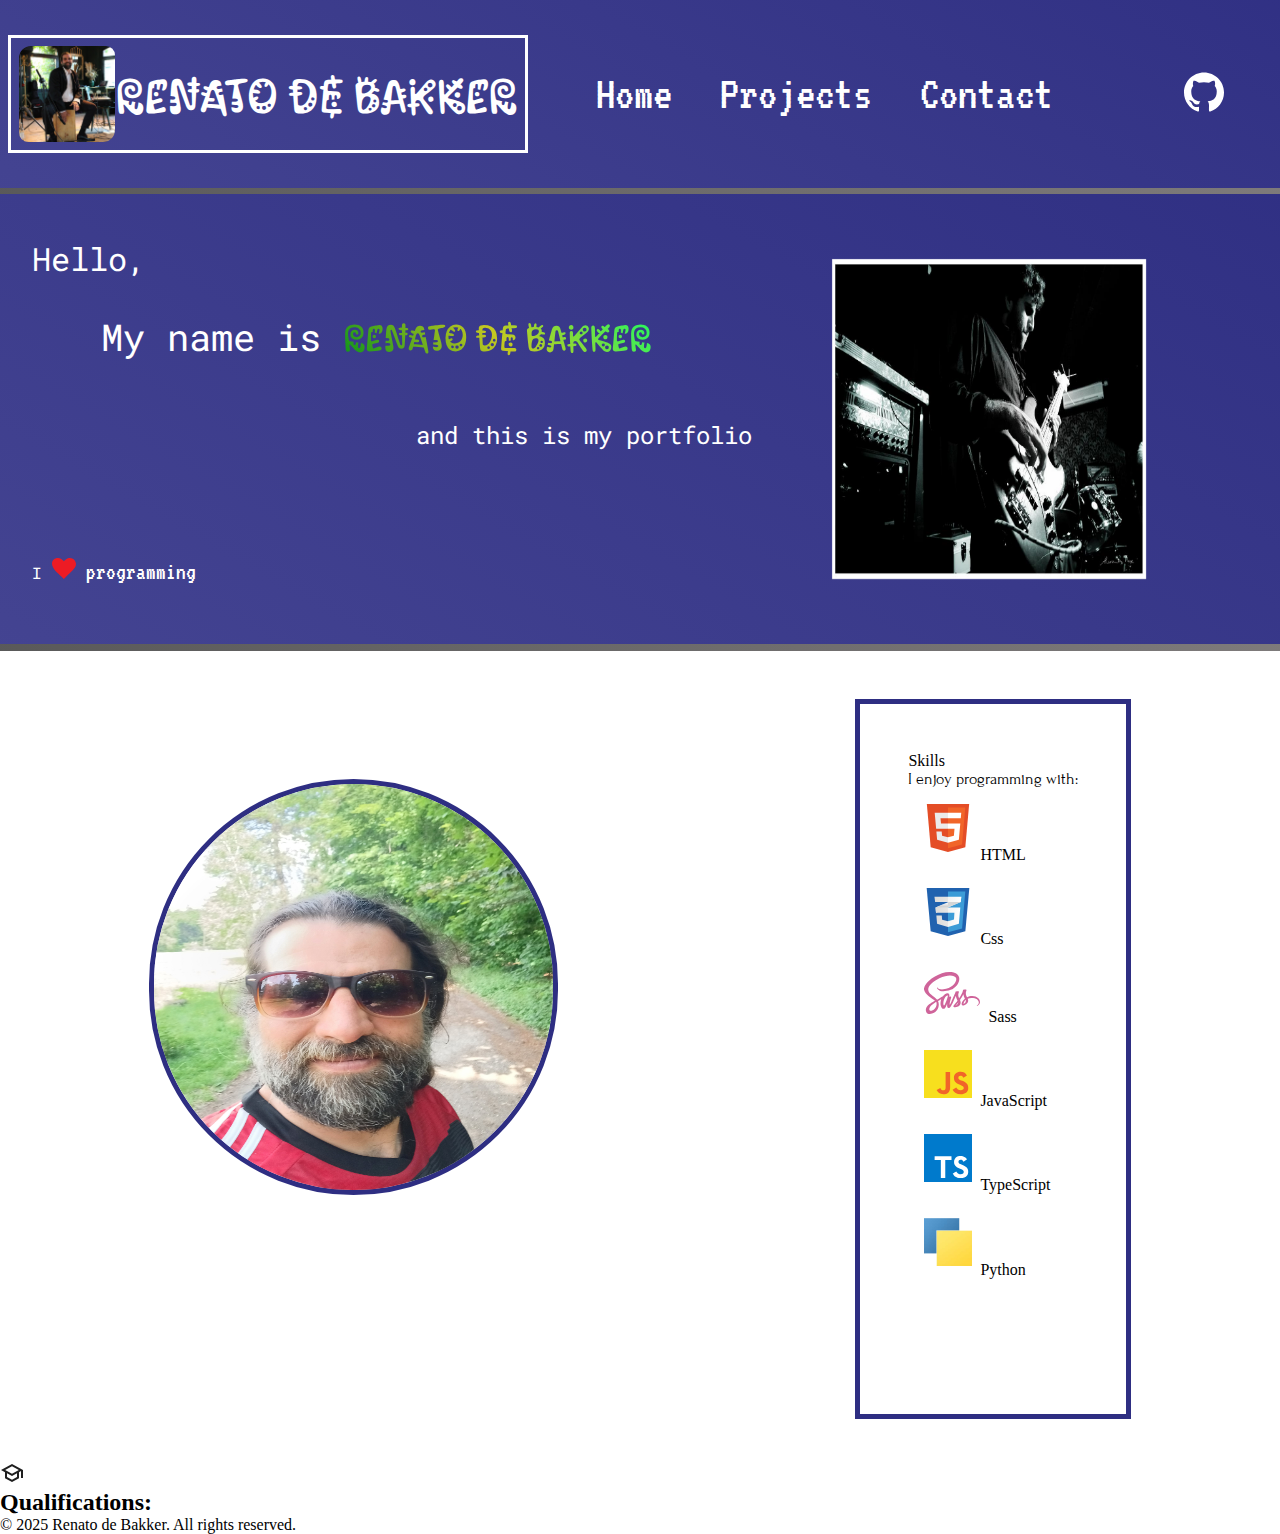
==== commit 6a763748: "updates" ====
--- a/index.html
+++ b/index.html
@@ -6,8 +6,9 @@
     <meta name="viewport" content="width=device-width, initial-scale=1.0" />
     <title>Portfolio</title>
     <link rel="preconnect" href="https://fonts.googleapis.com">
-<link rel="preconnect" href="https://fonts.gstatic.com" crossorigin>
-<link href="https://fonts.googleapis.com/css2?family=Forum&family=Kablammo&family=Roboto+Mono:ital,wght@0,100..700;1,100..700&family=VT323&display=swap" rel="stylesheet">
+    <link rel="preconnect" href="https://fonts.gstatic.com" crossorigin>
+    <link href="https://fonts.googleapis.com/css2?family=Forum&family=Kablammo&family=Roboto+Mono:ital,wght@0,100..700;1,100..700&family=VT323&display=swap" rel="stylesheet">
+    <link rel="stylesheet" href="style.css">
   </head>
   <body>
 
--- a/style.css
+++ b/style.css
@@ -0,0 +1,489 @@
+:root{
+  --paragraph: "Roboto Mono", monospace; 
+  --navheader: "Kablammo", system-ui;
+  --robotText: "VT323", monospace;
+  --forumText: "Forum", serif;
+  --bgColor: linear-gradient(30deg, rgba(2, 2, 107, 0.74), rgba(22, 22, 116, 0.897));
+  --hrLongColor: linear-gradient(60deg,  rgba(73, 73, 73, 0.911), rgb(133, 129, 129));
+  --borderColor: rgba(22, 22, 116, 0.897);
+
+}
+
+
+
+* {
+  margin: 0;
+  padding: 0;
+  box-sizing: border-box;
+}
+
+.bigRef,
+.smallRef {
+  display: flex;
+  align-items: center;
+  justify-content: space-between;
+  background: var(--bgColor);
+  min-height: 15vh;
+  width: 120%;
+  transition: transform 0.3s ease-out;
+
+
+  
+
+  .myImageHeader {
+    display: flex;
+    min-width: 20vw;
+    min-height: 10vh;
+    justify-content: space-around;
+    align-items: center;
+    padding: .5em;
+    margin: .5em;
+    border: 3px solid white;
+    
+    img {
+      min-height: 2.5em;
+      max-height: 8.5em;
+      height: 6em;
+      border-radius: 12px 9px 12px 9px;
+    }
+    p {
+      font-family: var(--navheader);
+      color: white;
+      transition: color 0.3s ease-in-out; 
+      font-size: 3em;
+
+      
+    
+    }
+    p:hover {
+      color: rgba(79, 212, 79, 0.699);
+      cursor: pointer;
+    }
+  }
+
+  .centerNav {
+
+
+    a {
+      color: white;
+      text-decoration: none;
+      font-size: 2em;
+      margin: .5em;
+      font-family: var(--paragraph);
+    }
+
+  }
+
+  .logos {
+    display: flex;
+    height: 100%;
+    align-items: center;
+    justify-content: space-evenly;
+    margin: 2rem;
+    
+    svg{
+      min-width: 2.5em;
+      max-width: 4.5em;
+      padding: .5em;
+      min-height: 3.5em;
+      max-height: 5em;
+      margin: 2em;
+    }
+  }
+}
+
+hr {
+  background: var(--hrLongColor);
+  height: .4em;
+  border: none;
+  width: 100%;
+  display: block;
+
+  
+}
+
+main {
+  width: 100%;
+  min-height: 50vh;
+  max-height: 180vh;
+  display: flex;
+  align-items: center;
+  gap: 2em;
+  background: var(--bgColor);
+  margin: 0;
+
+
+  aside {
+    display: grid;
+    grid-template-rows: repeat(4, 1fr);
+
+
+
+    p {
+      color: white;   
+      font-family: var(--paragraph);
+      
+      .myName {
+        font-family: var(--navheader);
+        background: linear-gradient(45deg, rgba(1, 161, 9, 0.863), rgba(236, 240, 3, 0.781), rgb(32, 248, 97));
+          -webkit-background-clip: text;
+          -webkit-text-fill-color: transparent;
+          animation: gradientAnimation 1s linear infinite;
+      }
+
+      .exclamation {
+        visibility: hidden; /* Start hidden */
+        display: inline-block;
+        width: 0.5ch; /* Keeps space reserved */
+        transition: box-shadow 0.3s ease-in-out;
+      }
+    }
+  }
+
+
+  aside p:nth-child(1){
+    font-size: 2rem;
+    padding: 2rem;
+  }
+
+  aside p:nth-child(2){
+    font-size: 2.3rem;
+    text-align: center;
+  }
+
+  aside p:nth-child(3){
+    font-size: 1.5rem;
+    text-align: end;
+  }
+  aside p:nth-child(4){
+    font-size: 1rem;
+    padding: 2rem;
+
+    span {
+      font-family: var(--robotText);
+      font-size: 1.5rem;
+      
+    }
+  }
+
+  img {
+    min-height: 20vh;
+    max-height: 70vh;
+    min-width: 30vw;
+    max-width: 40vw;
+    padding: 3em;
+    height: 100vh;
+    
+  }
+}
+
+.mainNav {
+  display: flex;
+  width: 100%;
+  height: 90vh;
+  justify-content: space-around;
+
+  .skillsNav {
+    display: flex;
+    flex-direction: column;
+    align-items: center;
+    padding: 3rem;
+    margin: 3rem;
+    border: 5px solid var(--borderColor);
+    min-height: 80vh;
+    height: 80vh;
+    max-height: 250vh;
+
+    h2{
+      font-family: var(--paragraph);
+  
+    }
+  
+    p{
+      font-family: var(--forumText);
+      grid: paragraph;
+    }
+    ul {
+      list-style: none;
+      li{
+        padding: .5em;
+        svg{
+          margin: .5em;
+        }
+        
+      }
+    }
+    ul li:nth-child(3){
+      .st0{fill-rule:evenodd;clip-rule:evenodd;fill:#CF649A;}
+    }
+  
+    ul li:nth-child(4){
+      .st0{fill-rule:evenodd;clip-rule:evenodd;fill:#F7DF1E;} .st1{fill-rule:evenodd;clip-rule:evenodd;}
+  
+    }
+  
+    ul li:nth-child(5){
+      .st0{clip-path:url(#SVGID_2_);} .st1{clip-path:url(#SVGID_6_);}
+    }
+  }
+  
+
+
+  .logos {
+    border: 5px solid var(--bgColor);
+    padding: 3rem;
+    margin-top: 5rem;
+
+
+    img {
+      border-radius: 40vw 40vw;
+      border: 5px solid var(--borderColor);
+    }
+  }
+}
+
+
+.logo {
+  min-height: 12em;
+  max-height: 32em;
+  min-width: 22vw;
+  max-width: 42vw;
+  height: 26em;
+  width: 32vw;
+
+  will-change: filter;
+  transition: filter 300ms, height .5s, width .5s ;
+}
+.logo:hover {
+  filter: drop-shadow(0 0 6em #292786bb);
+
+}
+.logo.vanilla:hover {
+  filter: drop-shadow(0 0 6em #60f334dc);
+}
+
+@media (max-width: 359px) {
+  .bigRef {
+      display: none;
+  }
+  .smallRef {
+      display: flex;
+      flex-direction: column;
+      width: 120%;
+      justify-content: space-between;
+      /* background-color: red; */
+
+      .myImageHeader {
+        display: flex;
+        flex-direction: column;
+        margin: 2em;
+
+        p {
+          font-size: 2em;
+        }
+
+      }
+
+
+      .centerNav{
+        min-width: 20%;
+        max-width: 60%;
+        max-height: 100%;
+        display: flex;
+        justify-content: space-around;
+        align-items: center;
+        flex-direction: column;
+
+      }
+
+      .logos {
+        display: flex;
+        width: 100%;
+        justify-content: space-evenly;
+      }
+  }
+
+  hr {
+    width: 120vw;
+  }
+
+  main {
+    display: flex;
+    flex-direction: column;
+    align-items: center;
+    width: 120vw;
+    height: 100%;
+
+    .logo {
+      width: 85vw;
+      height: 70vh;
+      min-width: 13vw;
+      max-width: 145vw;
+      min-height: 11vh;
+      max-height: 125vh;
+      align-self: center;
+      
+    }
+  }
+}
+
+@media (min-width:360px) and (max-width: 759px) {
+  .bigRef {
+    display: grid;
+    grid-template-areas: 
+    "image nav nav"
+    "image logos logos";
+
+    .myImageHeader {
+      grid-area: image;
+    }
+
+    .centerNav {
+      grid-area: nav;
+    }
+
+    .logos {
+      grid-area: logos;
+
+    }
+  }
+
+  .smallRef {
+   display: none;
+  }
+
+  hr{
+    top: 7em;
+    width: 120%;
+  }
+
+  main {
+    display: flex;
+    flex-direction: column;
+    width: 120vw;
+    height: 100%;
+
+
+    .logo {
+      width: 60vw;
+      min-width: 25vw;
+      max-width: 75vw;
+      align-self: center;
+    }
+  }
+
+
+
+
+  .logo {
+    min-height: 12em;
+    max-height: 32em;
+    min-width: 22vw;
+    max-width: 42vw;
+    height: 26em;
+    width: 32vw;
+  
+    will-change: filter;
+    transition: filter 300ms, height .5s, width .5s ;
+  }
+  /* .logo:hover {
+    filter: drop-shadow(0 0 6em #292786bb);
+    width: 55vw;
+    height: 60vh;
+  }
+  .logo.vanilla:hover {
+    filter: drop-shadow(0 0 6em #60f334dc);
+  } */
+}
+
+
+
+@media (min-width: 760px) {
+  .bigRef {
+    display: flex;
+
+
+    .centerNav {
+      min-width: 20%;
+      max-width: 60%;
+      max-height: 100%;
+      display: flex;
+      justify-content: space-around;
+      align-items: center;
+      a {
+        font-size: 3em;
+        font-family: var(--robotText);
+      }
+
+    }
+
+
+    .logos {
+      display: flex;
+      height: 100%;
+      align-items: center;
+      justify-content: space-evenly;
+      margin: 2rem;
+
+      a {
+        svg{
+          min-width: 2.5em;
+          max-width: 3.5em;
+          min-height: 3.5em;
+          max-height: 3em;
+
+        }
+
+      }
+      
+      
+  }
+  }
+  .smallRef {
+    display: none;
+  }
+
+
+hr {
+  top: 7em;
+  width: 120vw;
+  display: block;
+}
+
+main {
+  width: 120%;
+  min-height: 50vh;
+  max-height: 180vh;
+  display: grid;
+  grid-template-columns: 1fr 1fr;
+  background: var(--bgColor);
+  margin: 0;
+  /* position: relative; */
+  /* z-index: 1;
+  top: 22vh; */
+}
+
+
+
+.logo {
+  min-height: 12em;
+  max-height: 32em;
+  min-width: 22vw;
+  max-width: 42vw;
+  height: 26em;
+  width: 32vw;
+
+  will-change: filter;
+  transition: filter 300ms, height .5s, width .5s ;
+}
+.logo:hover {
+  filter: drop-shadow(0 0 6em #292786bb);
+  /* width: 55vw; */
+  height: 120%;
+}
+.logo.vanilla:hover {
+  filter: drop-shadow(0 0 6em #60f334dc);
+}
+
+
+}
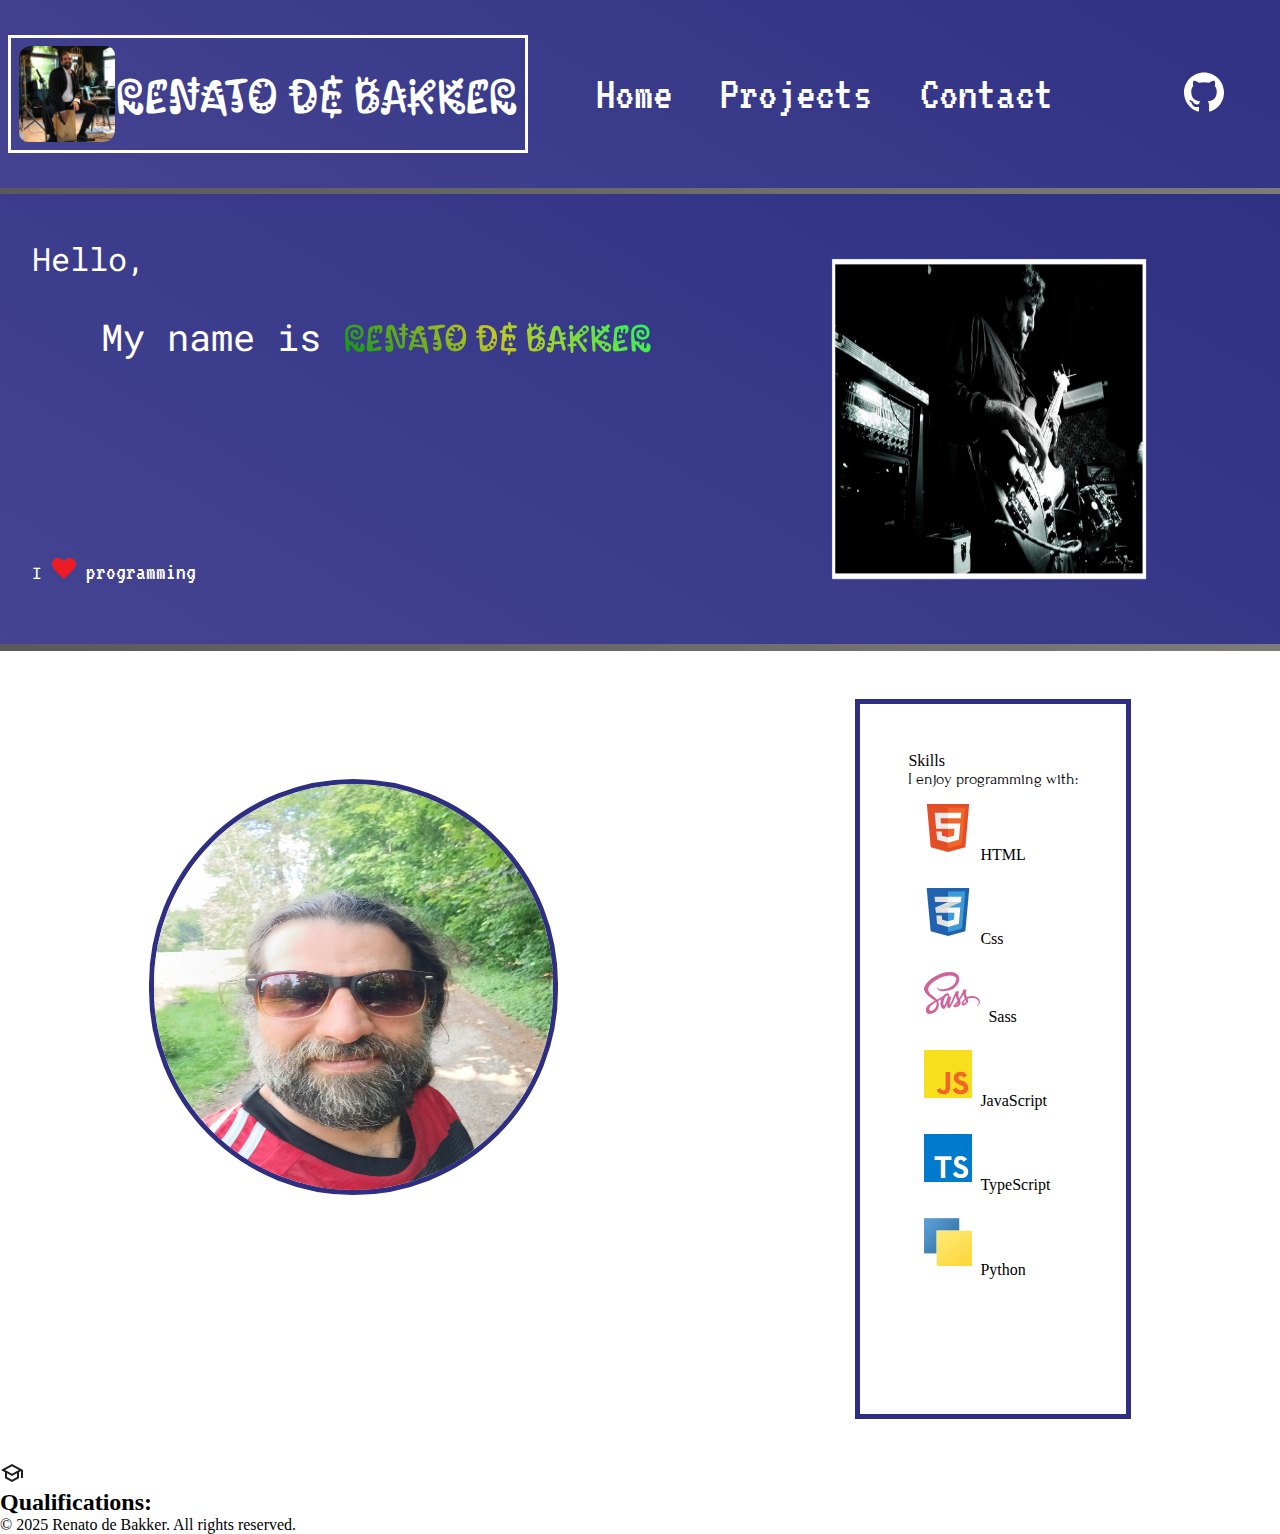
==== commit bfa08fbb: "updates" ====
--- a/index.html
+++ b/index.html
@@ -126,6 +126,6 @@
     </footer>
 
     <div id="app"></div>
-    <script type="module" src="/src/main.ts"></script>
+    <script type="module" src="main.js"></script>
   </body>
 </html>
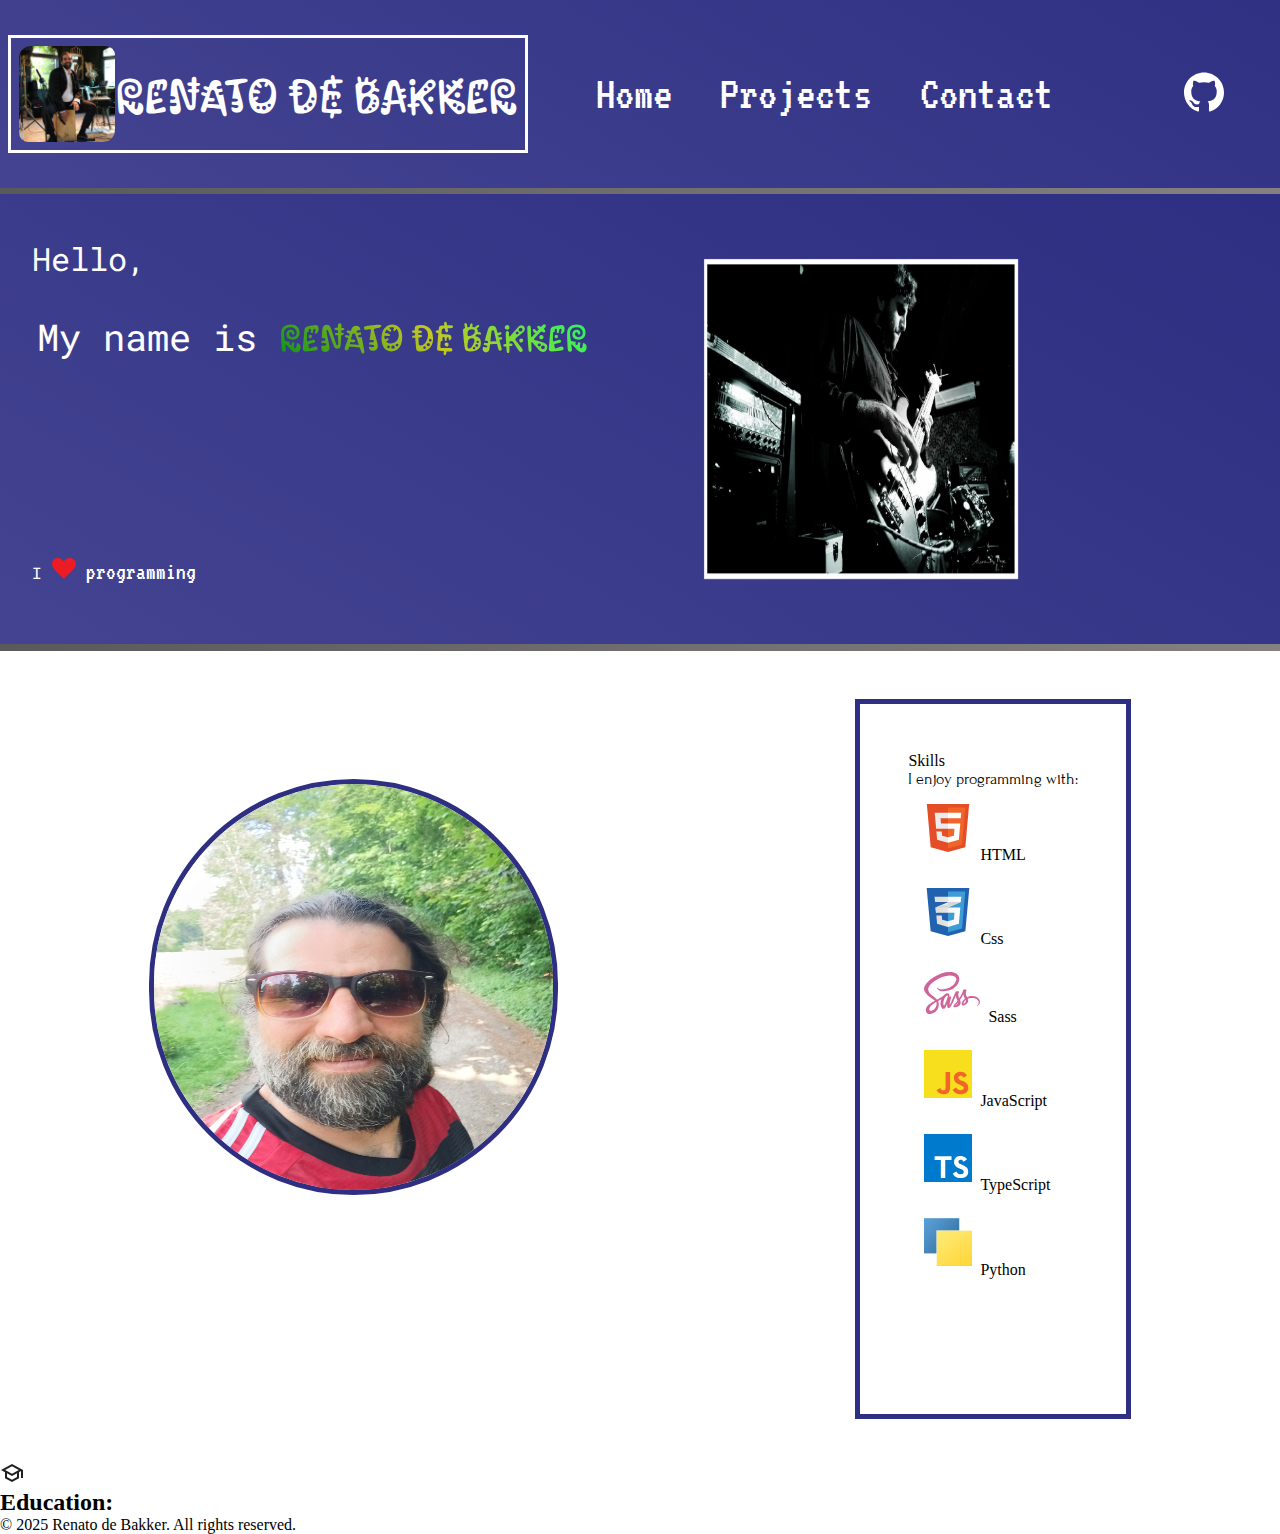
==== commit 6e361c0d: "updates" ====
--- a/index.html
+++ b/index.html
@@ -113,11 +113,14 @@
 
     </section>
 
-    <section>
+    <section class="educationInfo">
       <nav>
         <svg xmlns="http://www.w3.org/2000/svg" height="24px" viewBox="0 -960 960 960" width="24px" fill="#1f1f1f"><path d="M480-120 200-272v-240L40-600l440-240 440 240v320h-80v-276l-80 44v240L480-120Zm0-332 274-148-274-148-274 148 274 148Zm0 241 200-108v-151L480-360 280-470v151l200 108Zm0-241Zm0 90Zm0 0Z"/></svg><br>
-        <h2>Qualifications:</h2>
+        <h2>Education:</h2>
+        
       </nav>
+
+      
     </section>
 
     <footer>
--- a/style.css
+++ b/style.css
@@ -262,14 +262,14 @@
   filter: drop-shadow(0 0 6em #60f334dc);
 }
 
-@media (max-width: 359px) {
+@media (max-width: 459px) {
   .bigRef {
       display: none;
   }
   .smallRef {
       display: flex;
       flex-direction: column;
-      width: 120%;
+      width: 100%;
       justify-content: space-between;
       /* background-color: red; */
 
@@ -304,14 +304,14 @@
   }
 
   hr {
-    width: 120vw;
+    width: 100vw;
   }
 
   main {
     display: flex;
     flex-direction: column;
     align-items: center;
-    width: 120vw;
+    width: 100vw;
     height: 100%;
 
     .logo {
@@ -327,7 +327,7 @@
   }
 }
 
-@media (min-width:360px) and (max-width: 759px) {
+@media (min-width:460px) and (max-width: 759px) {
   .bigRef {
     display: grid;
     grid-template-areas: 
@@ -354,13 +354,13 @@
 
   hr{
     top: 7em;
-    width: 120%;
+    width: 100%;
   }
 
   main {
     display: flex;
     flex-direction: column;
-    width: 120vw;
+    width: 100vw;
     height: 100%;
 
 
@@ -446,12 +446,12 @@
 
 hr {
   top: 7em;
-  width: 120vw;
+  width: 100vw;
   display: block;
 }
 
 main {
-  width: 120%;
+  width: 100%;
   min-height: 50vh;
   max-height: 180vh;
   display: grid;
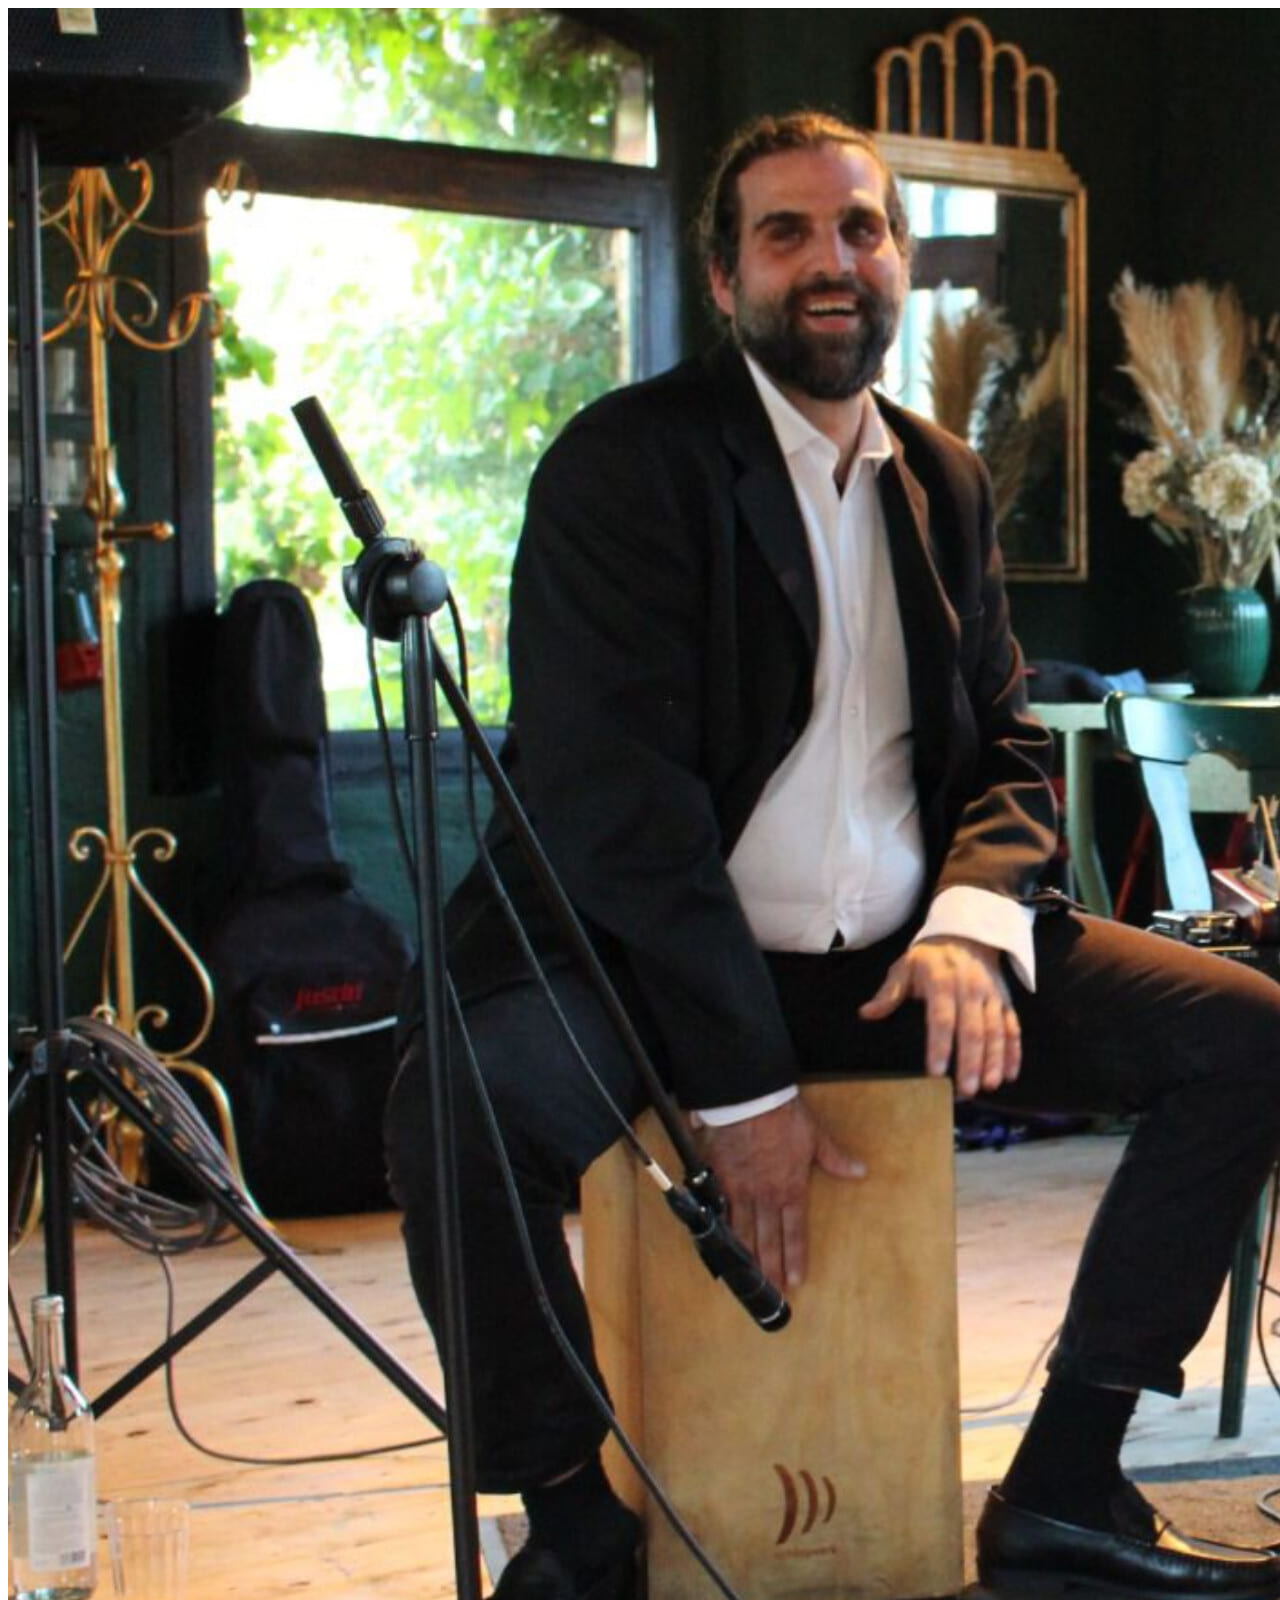
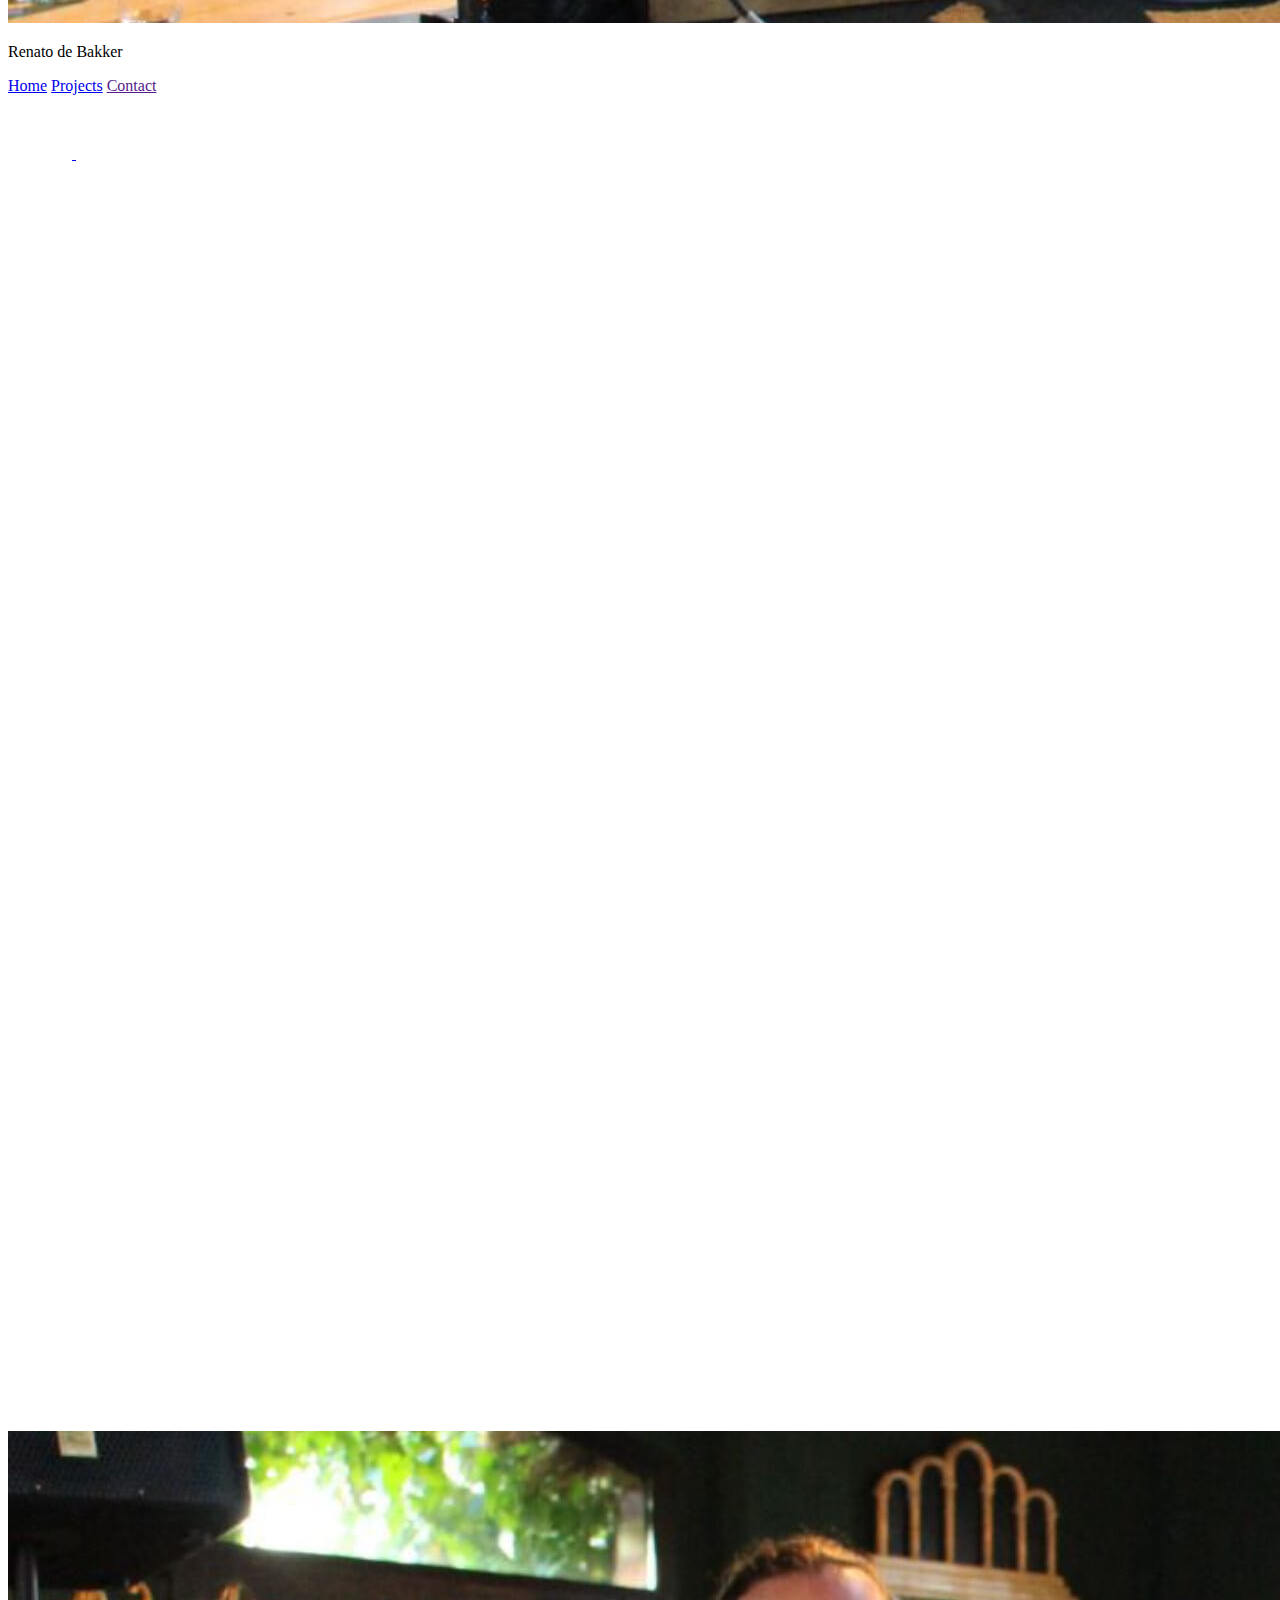
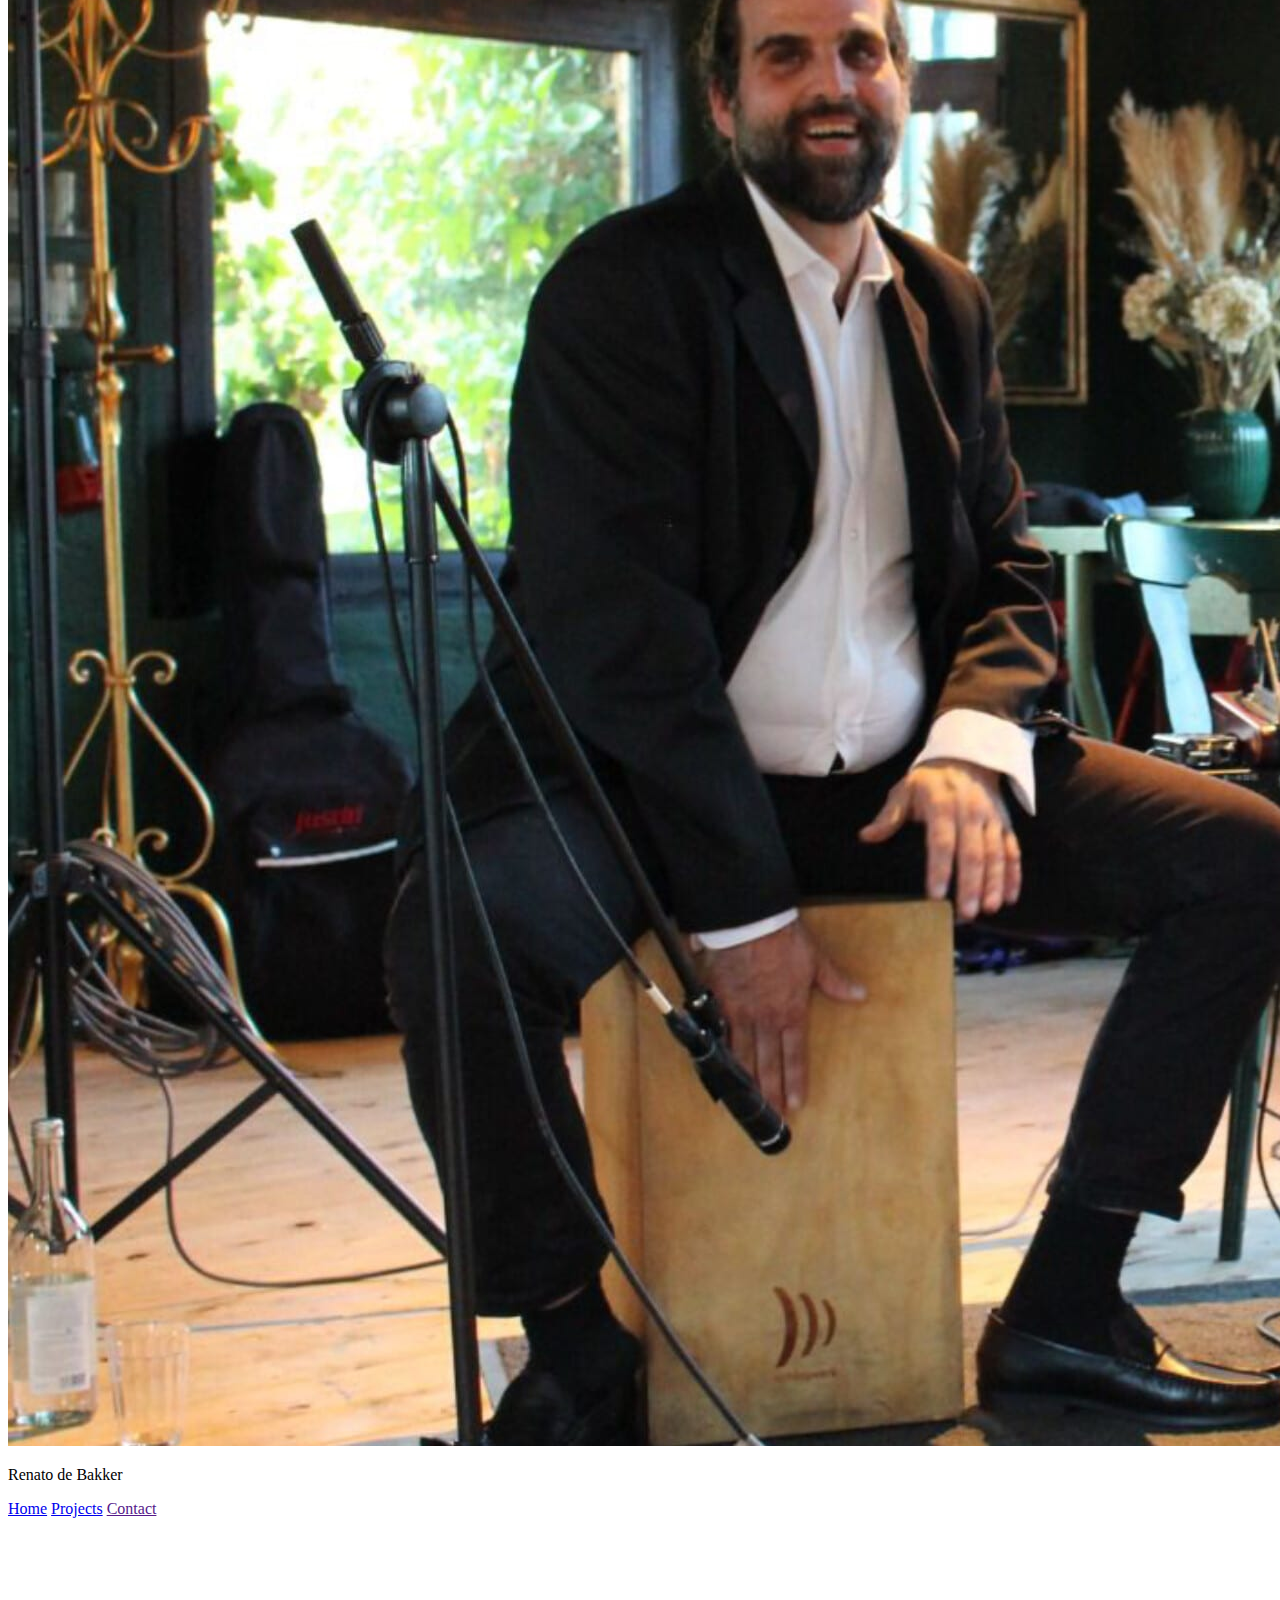
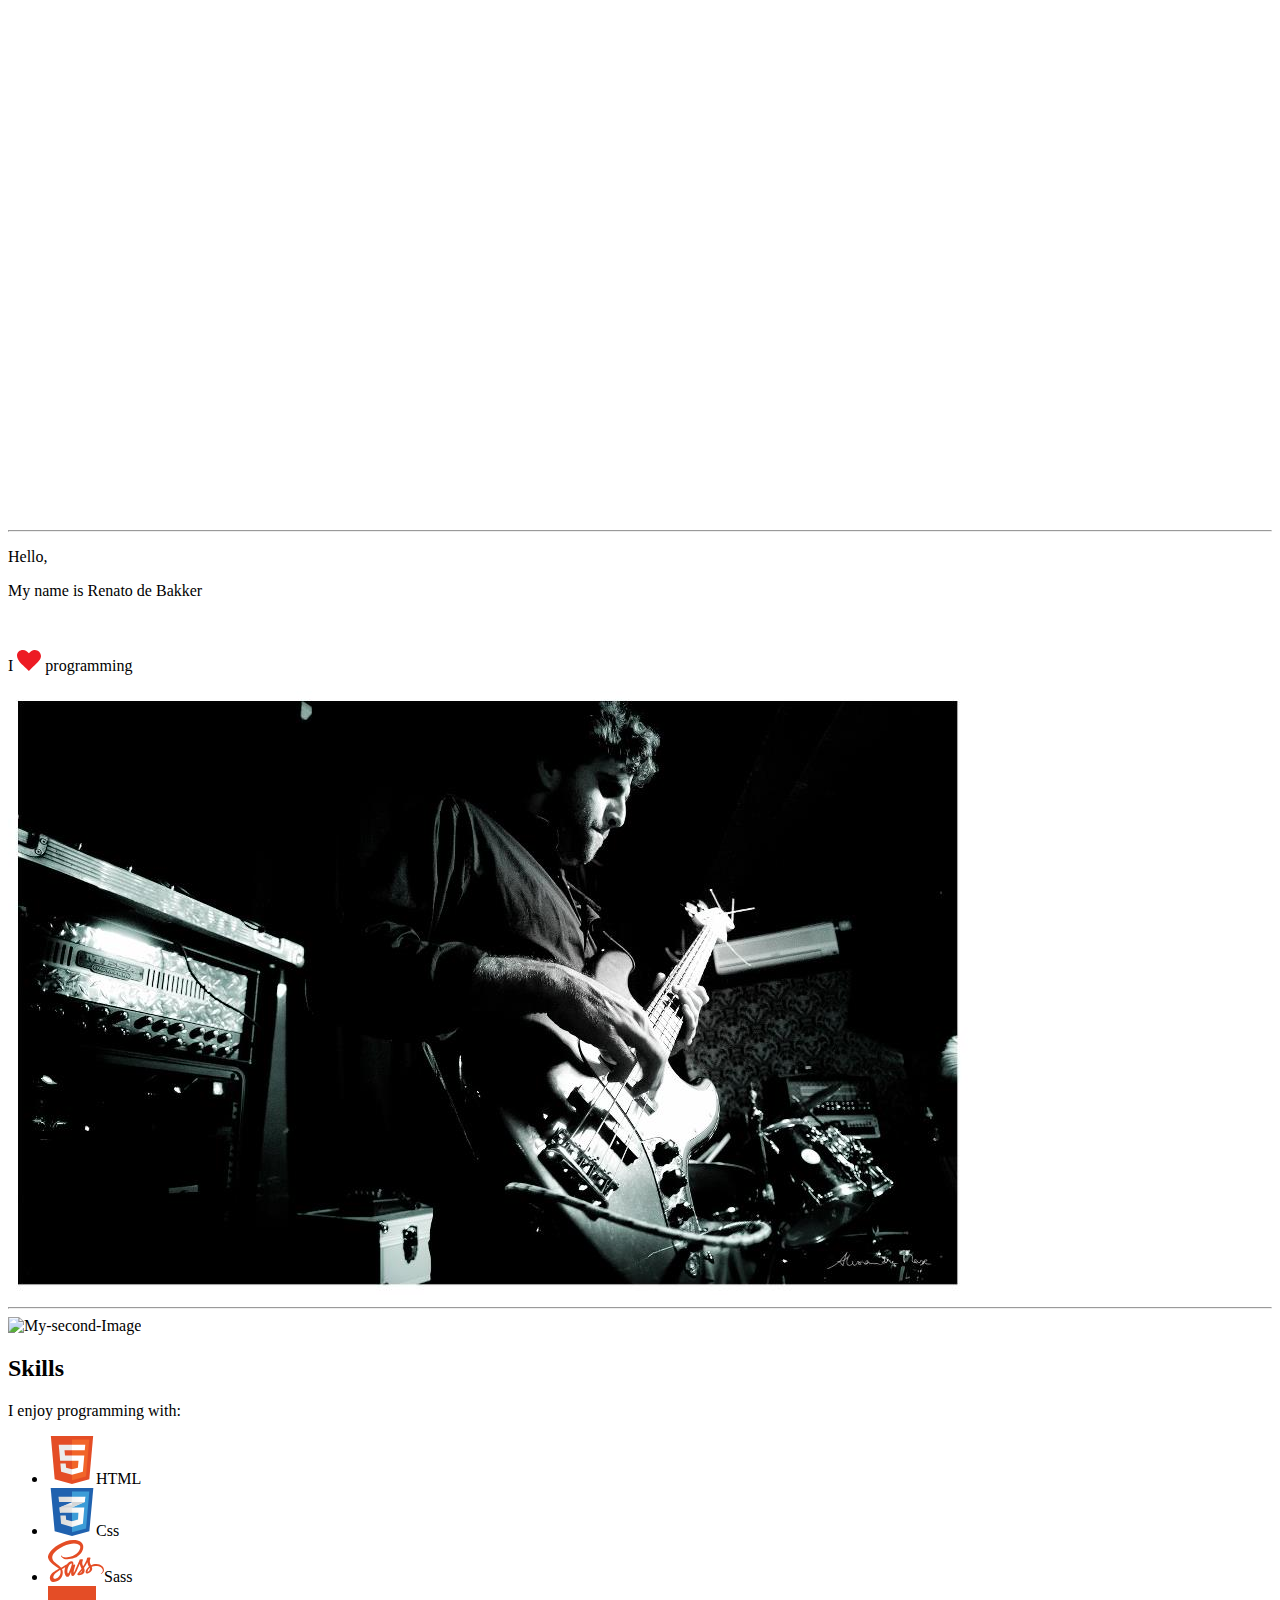
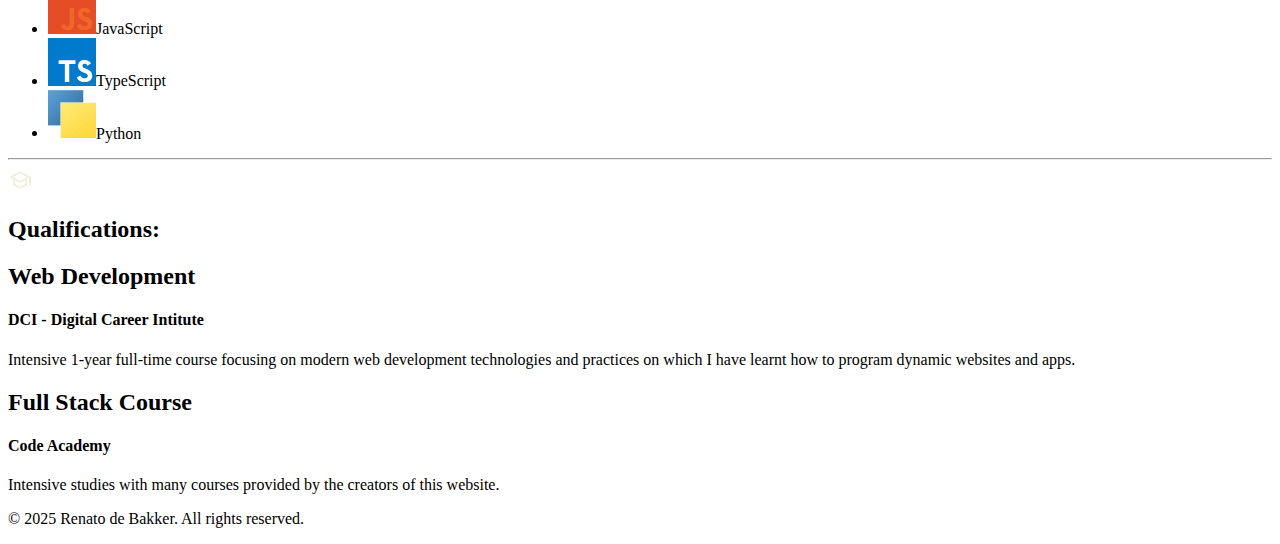
==== commit 33fc5cec: "more updates" ====
--- a/index.html
+++ b/index.html
@@ -7,8 +7,11 @@
     <title>Portfolio</title>
     <link rel="preconnect" href="https://fonts.googleapis.com">
     <link rel="preconnect" href="https://fonts.gstatic.com" crossorigin>
+    <link rel="preconnect" href="https://fonts.googleapis.com">
+    <link rel="preconnect" href="https://fonts.gstatic.com" crossorigin>
     <link href="https://fonts.googleapis.com/css2?family=Forum&family=Kablammo&family=Roboto+Mono:ital,wght@0,100..700;1,100..700&family=VT323&display=swap" rel="stylesheet">
-    <link rel="stylesheet" href="style.css">
+
+    <link href="https://fonts.googleapis.com/css2?family=Forum&family=Fraunces:ital,opsz,wght@0,9..144,100..900;1,9..144,100..900&family=Instrument+Serif:ital@0;1&family=Noto+Color+Emoji&family=Roboto+Mono:ital,wght@0,100..700;1,100..700&family=Sancreek&family=Vast+Shadow&display=swap" rel="stylesheet">
   </head>
   <body>
 
@@ -30,13 +33,13 @@
   
         <nav class="logos">
           <a href="https://github.com/P-Renato" target="_blank">
-            <svg xmlns="http://www.w3.org/2000/svg" width="64" height="64" shape-rendering="geometricPrecision" text-rendering="geometricPrecision" image-rendering="optimizeQuality" fill-rule="evenodd" fill="white"  clip-rule="evenodd" viewBox="0 0 640 640"><path d="M319.988 7.973C143.293 7.973 0 151.242 0 327.96c0 141.392 91.678 261.298 218.826 303.63 16.004 2.964 21.886-6.957 21.886-15.414 0-7.63-.319-32.835-.449-59.552-89.032 19.359-107.8-37.772-107.8-37.772-14.552-36.993-35.529-46.831-35.529-46.831-29.032-19.879 2.209-19.442 2.209-19.442 32.126 2.245 49.04 32.954 49.04 32.954 28.56 48.922 74.883 34.76 93.131 26.598 2.882-20.681 11.15-34.807 20.315-42.803-71.08-8.067-145.797-35.516-145.797-158.14 0-34.926 12.52-63.485 32.965-85.88-3.33-8.078-14.291-40.606 3.083-84.674 0 0 26.87-8.61 88.029 32.8 25.512-7.075 52.878-10.642 80.056-10.76 27.2.118 54.614 3.673 80.162 10.76 61.076-41.386 87.922-32.8 87.922-32.8 17.398 44.08 6.485 76.631 3.154 84.675 20.516 22.394 32.93 50.953 32.93 85.879 0 122.907-74.883 149.93-146.117 157.856 11.481 9.921 21.733 29.398 21.733 59.233 0 42.792-.366 77.28-.366 87.804 0 8.516 5.764 18.473 21.992 15.354 127.076-42.354 218.637-162.274 218.637-303.582 0-176.695-143.269-319.988-320-319.988l-.023.107z"/></svg>
+            <svg class="my-icon"  xmlns="http://www.w3.org/2000/svg" width="64" height="64" shape-rendering="geometricPrecision" text-rendering="geometricPrecision" image-rendering="optimizeQuality" fill-rule="evenodd" fill="white"  clip-rule="evenodd" viewBox="0 0 640 640"><path d="M319.988 7.973C143.293 7.973 0 151.242 0 327.96c0 141.392 91.678 261.298 218.826 303.63 16.004 2.964 21.886-6.957 21.886-15.414 0-7.63-.319-32.835-.449-59.552-89.032 19.359-107.8-37.772-107.8-37.772-14.552-36.993-35.529-46.831-35.529-46.831-29.032-19.879 2.209-19.442 2.209-19.442 32.126 2.245 49.04 32.954 49.04 32.954 28.56 48.922 74.883 34.76 93.131 26.598 2.882-20.681 11.15-34.807 20.315-42.803-71.08-8.067-145.797-35.516-145.797-158.14 0-34.926 12.52-63.485 32.965-85.88-3.33-8.078-14.291-40.606 3.083-84.674 0 0 26.87-8.61 88.029 32.8 25.512-7.075 52.878-10.642 80.056-10.76 27.2.118 54.614 3.673 80.162 10.76 61.076-41.386 87.922-32.8 87.922-32.8 17.398 44.08 6.485 76.631 3.154 84.675 20.516 22.394 32.93 50.953 32.93 85.879 0 122.907-74.883 149.93-146.117 157.856 11.481 9.921 21.733 29.398 21.733 59.233 0 42.792-.366 77.28-.366 87.804 0 8.516 5.764 18.473 21.992 15.354 127.076-42.354 218.637-162.274 218.637-303.582 0-176.695-143.269-319.988-320-319.988l-.023.107z"/></svg>
           </a>       
           <a href="https://www.youtube.com/@Vida_de_pai_em_berlim" target="_blank">
-            <svg xmlns="http://www.w3.org/2000/svg" width="64" height="64" shape-rendering="geometricPrecision" text-rendering="geometricPrecision" image-rendering="optimizeQuality" fill-rule="evenodd" clip-rule="evenodd" fill= "white" viewBox="0 0 640 640"><path d="M633.468 192.038s-6.248-44.115-25.477-63.485c-24.366-25.477-51.65-25.642-64.123-27.118-89.493-6.52-223.904-6.52-223.904-6.52h-.236s-134.352 0-223.893 6.52c-12.52 1.523-39.768 1.63-64.123 27.118-19.24 19.37-25.358 63.485-25.358 63.485S-.012 243.806-.012 295.681v48.509c0 51.768 6.366 103.643 6.366 103.643s6.248 44.114 25.358 63.52c24.355 25.477 56.363 24.65 70.655 27.367 51.237 4.89 217.644 6.366 217.644 6.366s134.529-.237 224.022-6.638c12.52-1.477 39.756-1.63 64.123-27.119 19.24-19.37 25.476-63.532 25.476-63.532S640 396.03 640 344.154v-48.508c-.13-51.769-6.497-103.643-6.497-103.643l-.035.035zm-379.8 211.007V223.173L426.56 313.41l-172.892 89.635z"/></svg>
+            <svg class="my-icon" xmlns="http://www.w3.org/2000/svg" width="64" height="64" shape-rendering="geometricPrecision" text-rendering="geometricPrecision" image-rendering="optimizeQuality" fill-rule="evenodd" clip-rule="evenodd" fill= "white" viewBox="0 0 640 640"><path d="M633.468 192.038s-6.248-44.115-25.477-63.485c-24.366-25.477-51.65-25.642-64.123-27.118-89.493-6.52-223.904-6.52-223.904-6.52h-.236s-134.352 0-223.893 6.52c-12.52 1.523-39.768 1.63-64.123 27.118-19.24 19.37-25.358 63.485-25.358 63.485S-.012 243.806-.012 295.681v48.509c0 51.768 6.366 103.643 6.366 103.643s6.248 44.114 25.358 63.52c24.355 25.477 56.363 24.65 70.655 27.367 51.237 4.89 217.644 6.366 217.644 6.366s134.529-.237 224.022-6.638c12.52-1.477 39.756-1.63 64.123-27.119 19.24-19.37 25.476-63.532 25.476-63.532S640 396.03 640 344.154v-48.508c-.13-51.769-6.497-103.643-6.497-103.643l-.035.035zm-379.8 211.007V223.173L426.56 313.41l-172.892 89.635z"/></svg>
           </a>         
           <a href="https://www.instagram.com/vida_de_pai_em_berlim" target="_blank">
-             <svg xmlns="http://www.w3.org/2000/svg" shape-rendering="geometricPrecision" text-rendering="geometricPrecision" image-rendering="optimizeQuality" fill-rule="evenodd" clip-rule="evenodd" fill= "white" viewBox="0 0 512 512"><path fill-rule="nonzero" d="M170.663 256.157c-.083-47.121 38.055-85.4 85.167-85.482 47.121-.092 85.407 38.029 85.499 85.159.091 47.13-38.047 85.4-85.176 85.492-47.112.09-85.399-38.039-85.49-85.169zm-46.108.092c.141 72.602 59.106 131.327 131.69 131.185 72.592-.14 131.35-59.089 131.209-131.691-.141-72.577-59.114-131.336-131.715-131.194-72.585.141-131.325 59.114-131.184 131.7zm237.104-137.092c.033 16.954 13.817 30.682 30.772 30.649 16.961-.034 30.689-13.811 30.664-30.765-.033-16.954-13.818-30.69-30.78-30.656-16.962.033-30.689 13.818-30.656 30.772zm-208.696 345.4c-24.958-1.086-38.511-5.234-47.543-8.709-11.961-4.628-20.496-10.177-29.479-19.093-8.966-8.951-14.532-17.461-19.202-29.397-3.508-9.033-7.73-22.569-8.9-47.527-1.269-26.983-1.559-35.078-1.683-103.433-.133-68.338.116-76.434 1.294-103.441 1.069-24.941 5.242-38.512 8.709-47.536 4.628-11.977 10.161-20.496 19.094-29.478 8.949-8.983 17.459-14.532 29.403-19.202 9.025-3.526 22.561-7.715 47.511-8.9 26.998-1.278 35.085-1.551 103.423-1.684 68.353-.133 76.448.108 103.456 1.294 24.94 1.086 38.51 5.217 47.527 8.709 11.968 4.628 20.503 10.145 29.478 19.094 8.974 8.95 14.54 17.443 19.21 29.413 3.524 8.999 7.714 22.552 8.892 47.494 1.285 26.998 1.576 35.094 1.7 103.432.132 68.355-.117 76.451-1.302 103.442-1.087 24.957-5.226 38.52-8.709 47.56-4.629 11.953-10.161 20.488-19.103 29.471-8.941 8.949-17.451 14.531-29.403 19.201-9.009 3.517-22.561 7.714-47.494 8.9-26.998 1.269-35.086 1.56-103.448 1.684-68.338.133-76.424-.124-103.431-1.294zM149.977 1.773c-27.239 1.286-45.843 5.648-62.101 12.019-16.829 6.561-31.095 15.353-45.286 29.603C28.381 57.653 19.655 71.944 13.144 88.79c-6.303 16.299-10.575 34.912-11.778 62.168C.172 178.264-.102 186.973.031 256.489c.133 69.508.439 78.234 1.741 105.548 1.302 27.231 5.649 45.827 12.019 62.092 6.569 16.83 15.353 31.089 29.611 45.289 14.25 14.2 28.55 22.918 45.404 29.438 16.282 6.294 34.902 10.583 62.15 11.777 27.305 1.203 36.022 1.468 105.521 1.336 69.532-.133 78.25-.44 105.555-1.734 27.239-1.302 45.826-5.664 62.1-12.019 16.829-6.585 31.095-15.353 45.288-29.611 14.191-14.251 22.917-28.55 29.428-45.404 6.304-16.282 10.592-34.904 11.777-62.134 1.195-27.323 1.478-36.049 1.344-105.557-.133-69.516-.447-78.225-1.741-105.522-1.294-27.256-5.657-45.844-12.019-62.118-6.577-16.829-15.352-31.08-29.602-45.288-14.25-14.192-28.55-22.935-45.404-29.429-16.29-6.304-34.903-10.6-62.15-11.778C333.747.164 325.03-.101 255.506.031c-69.507.133-78.224.431-105.529 1.742z"/></svg>
+             <svg class="my-icon" xmlns="http://www.w3.org/2000/svg" shape-rendering="geometricPrecision" text-rendering="geometricPrecision" image-rendering="optimizeQuality" fill-rule="evenodd" clip-rule="evenodd" fill= "white" viewBox="0 0 512 512"><path fill-rule="nonzero" d="M170.663 256.157c-.083-47.121 38.055-85.4 85.167-85.482 47.121-.092 85.407 38.029 85.499 85.159.091 47.13-38.047 85.4-85.176 85.492-47.112.09-85.399-38.039-85.49-85.169zm-46.108.092c.141 72.602 59.106 131.327 131.69 131.185 72.592-.14 131.35-59.089 131.209-131.691-.141-72.577-59.114-131.336-131.715-131.194-72.585.141-131.325 59.114-131.184 131.7zm237.104-137.092c.033 16.954 13.817 30.682 30.772 30.649 16.961-.034 30.689-13.811 30.664-30.765-.033-16.954-13.818-30.69-30.78-30.656-16.962.033-30.689 13.818-30.656 30.772zm-208.696 345.4c-24.958-1.086-38.511-5.234-47.543-8.709-11.961-4.628-20.496-10.177-29.479-19.093-8.966-8.951-14.532-17.461-19.202-29.397-3.508-9.033-7.73-22.569-8.9-47.527-1.269-26.983-1.559-35.078-1.683-103.433-.133-68.338.116-76.434 1.294-103.441 1.069-24.941 5.242-38.512 8.709-47.536 4.628-11.977 10.161-20.496 19.094-29.478 8.949-8.983 17.459-14.532 29.403-19.202 9.025-3.526 22.561-7.715 47.511-8.9 26.998-1.278 35.085-1.551 103.423-1.684 68.353-.133 76.448.108 103.456 1.294 24.94 1.086 38.51 5.217 47.527 8.709 11.968 4.628 20.503 10.145 29.478 19.094 8.974 8.95 14.54 17.443 19.21 29.413 3.524 8.999 7.714 22.552 8.892 47.494 1.285 26.998 1.576 35.094 1.7 103.432.132 68.355-.117 76.451-1.302 103.442-1.087 24.957-5.226 38.52-8.709 47.56-4.629 11.953-10.161 20.488-19.103 29.471-8.941 8.949-17.451 14.531-29.403 19.201-9.009 3.517-22.561 7.714-47.494 8.9-26.998 1.269-35.086 1.56-103.448 1.684-68.338.133-76.424-.124-103.431-1.294zM149.977 1.773c-27.239 1.286-45.843 5.648-62.101 12.019-16.829 6.561-31.095 15.353-45.286 29.603C28.381 57.653 19.655 71.944 13.144 88.79c-6.303 16.299-10.575 34.912-11.778 62.168C.172 178.264-.102 186.973.031 256.489c.133 69.508.439 78.234 1.741 105.548 1.302 27.231 5.649 45.827 12.019 62.092 6.569 16.83 15.353 31.089 29.611 45.289 14.25 14.2 28.55 22.918 45.404 29.438 16.282 6.294 34.902 10.583 62.15 11.777 27.305 1.203 36.022 1.468 105.521 1.336 69.532-.133 78.25-.44 105.555-1.734 27.239-1.302 45.826-5.664 62.1-12.019 16.829-6.585 31.095-15.353 45.288-29.611 14.191-14.251 22.917-28.55 29.428-45.404 6.304-16.282 10.592-34.904 11.777-62.134 1.195-27.323 1.478-36.049 1.344-105.557-.133-69.516-.447-78.225-1.741-105.522-1.294-27.256-5.657-45.844-12.019-62.118-6.577-16.829-15.352-31.08-29.602-45.288-14.25-14.192-28.55-22.935-45.404-29.429-16.29-6.304-34.903-10.6-62.15-11.778C333.747.164 325.03-.101 255.506.031c-69.507.133-78.224.431-105.529 1.742z"/></svg>
           </a>
         </nav>
   
@@ -58,13 +61,13 @@
   
         <nav class="logos">
           <a href="https://github.com/P-Renato" target="_blank">
-            <svg xmlns="http://www.w3.org/2000/svg" width="64" height="64" shape-rendering="geometricPrecision" text-rendering="geometricPrecision" image-rendering="optimizeQuality" fill-rule="evenodd" fill="white"  clip-rule="evenodd" viewBox="0 0 640 640"><path d="M319.988 7.973C143.293 7.973 0 151.242 0 327.96c0 141.392 91.678 261.298 218.826 303.63 16.004 2.964 21.886-6.957 21.886-15.414 0-7.63-.319-32.835-.449-59.552-89.032 19.359-107.8-37.772-107.8-37.772-14.552-36.993-35.529-46.831-35.529-46.831-29.032-19.879 2.209-19.442 2.209-19.442 32.126 2.245 49.04 32.954 49.04 32.954 28.56 48.922 74.883 34.76 93.131 26.598 2.882-20.681 11.15-34.807 20.315-42.803-71.08-8.067-145.797-35.516-145.797-158.14 0-34.926 12.52-63.485 32.965-85.88-3.33-8.078-14.291-40.606 3.083-84.674 0 0 26.87-8.61 88.029 32.8 25.512-7.075 52.878-10.642 80.056-10.76 27.2.118 54.614 3.673 80.162 10.76 61.076-41.386 87.922-32.8 87.922-32.8 17.398 44.08 6.485 76.631 3.154 84.675 20.516 22.394 32.93 50.953 32.93 85.879 0 122.907-74.883 149.93-146.117 157.856 11.481 9.921 21.733 29.398 21.733 59.233 0 42.792-.366 77.28-.366 87.804 0 8.516 5.764 18.473 21.992 15.354 127.076-42.354 218.637-162.274 218.637-303.582 0-176.695-143.269-319.988-320-319.988l-.023.107z"/></svg>
+            <svg class="my-icon"  xmlns="http://www.w3.org/2000/svg"  shape-rendering="geometricPrecision" text-rendering="geometricPrecision" image-rendering="optimizeQuality" fill-rule="evenodd" fill="white"  clip-rule="evenodd" viewBox="0 0 640 640"><path d="M319.988 7.973C143.293 7.973 0 151.242 0 327.96c0 141.392 91.678 261.298 218.826 303.63 16.004 2.964 21.886-6.957 21.886-15.414 0-7.63-.319-32.835-.449-59.552-89.032 19.359-107.8-37.772-107.8-37.772-14.552-36.993-35.529-46.831-35.529-46.831-29.032-19.879 2.209-19.442 2.209-19.442 32.126 2.245 49.04 32.954 49.04 32.954 28.56 48.922 74.883 34.76 93.131 26.598 2.882-20.681 11.15-34.807 20.315-42.803-71.08-8.067-145.797-35.516-145.797-158.14 0-34.926 12.52-63.485 32.965-85.88-3.33-8.078-14.291-40.606 3.083-84.674 0 0 26.87-8.61 88.029 32.8 25.512-7.075 52.878-10.642 80.056-10.76 27.2.118 54.614 3.673 80.162 10.76 61.076-41.386 87.922-32.8 87.922-32.8 17.398 44.08 6.485 76.631 3.154 84.675 20.516 22.394 32.93 50.953 32.93 85.879 0 122.907-74.883 149.93-146.117 157.856 11.481 9.921 21.733 29.398 21.733 59.233 0 42.792-.366 77.28-.366 87.804 0 8.516 5.764 18.473 21.992 15.354 127.076-42.354 218.637-162.274 218.637-303.582 0-176.695-143.269-319.988-320-319.988l-.023.107z"/></svg>
           </a>       
           <a href="https://www.youtube.com/@Vida_de_pai_em_berlim" target="_blank">
-            <svg xmlns="http://www.w3.org/2000/svg" width="64" height="64" shape-rendering="geometricPrecision" text-rendering="geometricPrecision" image-rendering="optimizeQuality" fill-rule="evenodd" clip-rule="evenodd" fill= "white" viewBox="0 0 640 640"><path d="M633.468 192.038s-6.248-44.115-25.477-63.485c-24.366-25.477-51.65-25.642-64.123-27.118-89.493-6.52-223.904-6.52-223.904-6.52h-.236s-134.352 0-223.893 6.52c-12.52 1.523-39.768 1.63-64.123 27.118-19.24 19.37-25.358 63.485-25.358 63.485S-.012 243.806-.012 295.681v48.509c0 51.768 6.366 103.643 6.366 103.643s6.248 44.114 25.358 63.52c24.355 25.477 56.363 24.65 70.655 27.367 51.237 4.89 217.644 6.366 217.644 6.366s134.529-.237 224.022-6.638c12.52-1.477 39.756-1.63 64.123-27.119 19.24-19.37 25.476-63.532 25.476-63.532S640 396.03 640 344.154v-48.508c-.13-51.769-6.497-103.643-6.497-103.643l-.035.035zm-379.8 211.007V223.173L426.56 313.41l-172.892 89.635z"/></svg>
+            <svg class="my-icon"  xmlns="http://www.w3.org/2000/svg"  shape-rendering="geometricPrecision" text-rendering="geometricPrecision" image-rendering="optimizeQuality" fill-rule="evenodd" clip-rule="evenodd" fill= "white" viewBox="0 0 640 640"><path d="M633.468 192.038s-6.248-44.115-25.477-63.485c-24.366-25.477-51.65-25.642-64.123-27.118-89.493-6.52-223.904-6.52-223.904-6.52h-.236s-134.352 0-223.893 6.52c-12.52 1.523-39.768 1.63-64.123 27.118-19.24 19.37-25.358 63.485-25.358 63.485S-.012 243.806-.012 295.681v48.509c0 51.768 6.366 103.643 6.366 103.643s6.248 44.114 25.358 63.52c24.355 25.477 56.363 24.65 70.655 27.367 51.237 4.89 217.644 6.366 217.644 6.366s134.529-.237 224.022-6.638c12.52-1.477 39.756-1.63 64.123-27.119 19.24-19.37 25.476-63.532 25.476-63.532S640 396.03 640 344.154v-48.508c-.13-51.769-6.497-103.643-6.497-103.643l-.035.035zm-379.8 211.007V223.173L426.56 313.41l-172.892 89.635z"/></svg>
           </a>         
           <a href="https://www.instagram.com/vida_de_pai_em_berlim" target="_blank">
-             <svg xmlns="http://www.w3.org/2000/svg" shape-rendering="geometricPrecision" text-rendering="geometricPrecision" image-rendering="optimizeQuality" fill-rule="evenodd" clip-rule="evenodd" fill= "white" viewBox="0 0 512 512"><path fill-rule="nonzero" d="M170.663 256.157c-.083-47.121 38.055-85.4 85.167-85.482 47.121-.092 85.407 38.029 85.499 85.159.091 47.13-38.047 85.4-85.176 85.492-47.112.09-85.399-38.039-85.49-85.169zm-46.108.092c.141 72.602 59.106 131.327 131.69 131.185 72.592-.14 131.35-59.089 131.209-131.691-.141-72.577-59.114-131.336-131.715-131.194-72.585.141-131.325 59.114-131.184 131.7zm237.104-137.092c.033 16.954 13.817 30.682 30.772 30.649 16.961-.034 30.689-13.811 30.664-30.765-.033-16.954-13.818-30.69-30.78-30.656-16.962.033-30.689 13.818-30.656 30.772zm-208.696 345.4c-24.958-1.086-38.511-5.234-47.543-8.709-11.961-4.628-20.496-10.177-29.479-19.093-8.966-8.951-14.532-17.461-19.202-29.397-3.508-9.033-7.73-22.569-8.9-47.527-1.269-26.983-1.559-35.078-1.683-103.433-.133-68.338.116-76.434 1.294-103.441 1.069-24.941 5.242-38.512 8.709-47.536 4.628-11.977 10.161-20.496 19.094-29.478 8.949-8.983 17.459-14.532 29.403-19.202 9.025-3.526 22.561-7.715 47.511-8.9 26.998-1.278 35.085-1.551 103.423-1.684 68.353-.133 76.448.108 103.456 1.294 24.94 1.086 38.51 5.217 47.527 8.709 11.968 4.628 20.503 10.145 29.478 19.094 8.974 8.95 14.54 17.443 19.21 29.413 3.524 8.999 7.714 22.552 8.892 47.494 1.285 26.998 1.576 35.094 1.7 103.432.132 68.355-.117 76.451-1.302 103.442-1.087 24.957-5.226 38.52-8.709 47.56-4.629 11.953-10.161 20.488-19.103 29.471-8.941 8.949-17.451 14.531-29.403 19.201-9.009 3.517-22.561 7.714-47.494 8.9-26.998 1.269-35.086 1.56-103.448 1.684-68.338.133-76.424-.124-103.431-1.294zM149.977 1.773c-27.239 1.286-45.843 5.648-62.101 12.019-16.829 6.561-31.095 15.353-45.286 29.603C28.381 57.653 19.655 71.944 13.144 88.79c-6.303 16.299-10.575 34.912-11.778 62.168C.172 178.264-.102 186.973.031 256.489c.133 69.508.439 78.234 1.741 105.548 1.302 27.231 5.649 45.827 12.019 62.092 6.569 16.83 15.353 31.089 29.611 45.289 14.25 14.2 28.55 22.918 45.404 29.438 16.282 6.294 34.902 10.583 62.15 11.777 27.305 1.203 36.022 1.468 105.521 1.336 69.532-.133 78.25-.44 105.555-1.734 27.239-1.302 45.826-5.664 62.1-12.019 16.829-6.585 31.095-15.353 45.288-29.611 14.191-14.251 22.917-28.55 29.428-45.404 6.304-16.282 10.592-34.904 11.777-62.134 1.195-27.323 1.478-36.049 1.344-105.557-.133-69.516-.447-78.225-1.741-105.522-1.294-27.256-5.657-45.844-12.019-62.118-6.577-16.829-15.352-31.08-29.602-45.288-14.25-14.192-28.55-22.935-45.404-29.429-16.29-6.304-34.903-10.6-62.15-11.778C333.747.164 325.03-.101 255.506.031c-69.507.133-78.224.431-105.529 1.742z"/></svg>
+             <svg class="my-icon"  xmlns="http://www.w3.org/2000/svg" shape-rendering="geometricPrecision" text-rendering="geometricPrecision" image-rendering="optimizeQuality" fill-rule="evenodd" clip-rule="evenodd" fill= "white" viewBox="0 0 512 512"><path fill-rule="nonzero" d="M170.663 256.157c-.083-47.121 38.055-85.4 85.167-85.482 47.121-.092 85.407 38.029 85.499 85.159.091 47.13-38.047 85.4-85.176 85.492-47.112.09-85.399-38.039-85.49-85.169zm-46.108.092c.141 72.602 59.106 131.327 131.69 131.185 72.592-.14 131.35-59.089 131.209-131.691-.141-72.577-59.114-131.336-131.715-131.194-72.585.141-131.325 59.114-131.184 131.7zm237.104-137.092c.033 16.954 13.817 30.682 30.772 30.649 16.961-.034 30.689-13.811 30.664-30.765-.033-16.954-13.818-30.69-30.78-30.656-16.962.033-30.689 13.818-30.656 30.772zm-208.696 345.4c-24.958-1.086-38.511-5.234-47.543-8.709-11.961-4.628-20.496-10.177-29.479-19.093-8.966-8.951-14.532-17.461-19.202-29.397-3.508-9.033-7.73-22.569-8.9-47.527-1.269-26.983-1.559-35.078-1.683-103.433-.133-68.338.116-76.434 1.294-103.441 1.069-24.941 5.242-38.512 8.709-47.536 4.628-11.977 10.161-20.496 19.094-29.478 8.949-8.983 17.459-14.532 29.403-19.202 9.025-3.526 22.561-7.715 47.511-8.9 26.998-1.278 35.085-1.551 103.423-1.684 68.353-.133 76.448.108 103.456 1.294 24.94 1.086 38.51 5.217 47.527 8.709 11.968 4.628 20.503 10.145 29.478 19.094 8.974 8.95 14.54 17.443 19.21 29.413 3.524 8.999 7.714 22.552 8.892 47.494 1.285 26.998 1.576 35.094 1.7 103.432.132 68.355-.117 76.451-1.302 103.442-1.087 24.957-5.226 38.52-8.709 47.56-4.629 11.953-10.161 20.488-19.103 29.471-8.941 8.949-17.451 14.531-29.403 19.201-9.009 3.517-22.561 7.714-47.494 8.9-26.998 1.269-35.086 1.56-103.448 1.684-68.338.133-76.424-.124-103.431-1.294zM149.977 1.773c-27.239 1.286-45.843 5.648-62.101 12.019-16.829 6.561-31.095 15.353-45.286 29.603C28.381 57.653 19.655 71.944 13.144 88.79c-6.303 16.299-10.575 34.912-11.778 62.168C.172 178.264-.102 186.973.031 256.489c.133 69.508.439 78.234 1.741 105.548 1.302 27.231 5.649 45.827 12.019 62.092 6.569 16.83 15.353 31.089 29.611 45.289 14.25 14.2 28.55 22.918 45.404 29.438 16.282 6.294 34.902 10.583 62.15 11.777 27.305 1.203 36.022 1.468 105.521 1.336 69.532-.133 78.25-.44 105.555-1.734 27.239-1.302 45.826-5.664 62.1-12.019 16.829-6.585 31.095-15.353 45.288-29.611 14.191-14.251 22.917-28.55 29.428-45.404 6.304-16.282 10.592-34.904 11.777-62.134 1.195-27.323 1.478-36.049 1.344-105.557-.133-69.516-.447-78.225-1.741-105.522-1.294-27.256-5.657-45.844-12.019-62.118-6.577-16.829-15.352-31.08-29.602-45.288-14.25-14.192-28.55-22.935-45.404-29.429-16.29-6.304-34.903-10.6-62.15-11.778C333.747.164 325.03-.101 255.506.031c-69.507.133-78.224.431-105.529 1.742z"/></svg>
           </a>        </nav>
   
       </section>
@@ -87,12 +90,12 @@
     <section class="mainNav">
 
       <div class="logos">
-        <img class="logo" src="Images/20240520_113206.jpg" alt="My-second-Image">
+        <img class="logo" src="Images/IMG_1408[1].JPG" alt="My-second-Image">
        </div>
 
       <aside class="skillsNav">
 
-        <h2">Skills</h2>
+        <h2>Skills</h2>
         <p>I enjoy programming with:</p>
     
         <ul>
@@ -113,14 +116,24 @@
 
     </section>
 
-    <section class="educationInfo">
-      <nav>
-        <svg xmlns="http://www.w3.org/2000/svg" height="24px" viewBox="0 -960 960 960" width="24px" fill="#1f1f1f"><path d="M480-120 200-272v-240L40-600l440-240 440 240v320h-80v-276l-80 44v240L480-120Zm0-332 274-148-274-148-274 148 274 148Zm0 241 200-108v-151L480-360 280-470v151l200 108Zm0-241Zm0 90Zm0 0Z"/></svg><br>
-        <h2>Education:</h2>
-        
+    <hr>
+
+    <section class="infoBar">
+      <nav class="infoBarHeader">
+        <svg class="my-icon" xmlns="http://www.w3.org/2000/svg" height="24px" viewBox="0 -960 960 960" width="24px" fill="rgb(240, 241, 221)"><path d="M480-120 200-272v-240L40-600l440-240 440 240v320h-80v-276l-80 44v240L480-120Zm0-332 274-148-274-148-274 148 274 148Zm0 241 200-108v-151L480-360 280-470v151l200 108Zm0-241Zm0 90Zm0 0Z"/></svg><br>
+        <h2>Qualifications:</h2>
       </nav>
 
-      
+      <nav class="qualificationInfo">
+        <h2>Web Development</h2>
+        <h4>DCI - Digital Career Intitute</h4>
+        <p>Intensive 1-year full-time course focusing on modern web development technologies and practices on which I have learnt how to program dynamic websites and apps.</p>
+      </nav>
+      <nav class="qualificationInfo">
+        <h2>Full Stack Course</h2>
+        <h4>Code Academy</h4>
+        <p>Intensive studies with many courses provided by the creators of this website.</p>
+      </nav>
     </section>
 
     <footer>
@@ -129,6 +142,6 @@
     </footer>
 
     <div id="app"></div>
-    <script type="module" src="main.js"></script>
+    <script type="module" src="/main.js"></script>
   </body>
 </html>
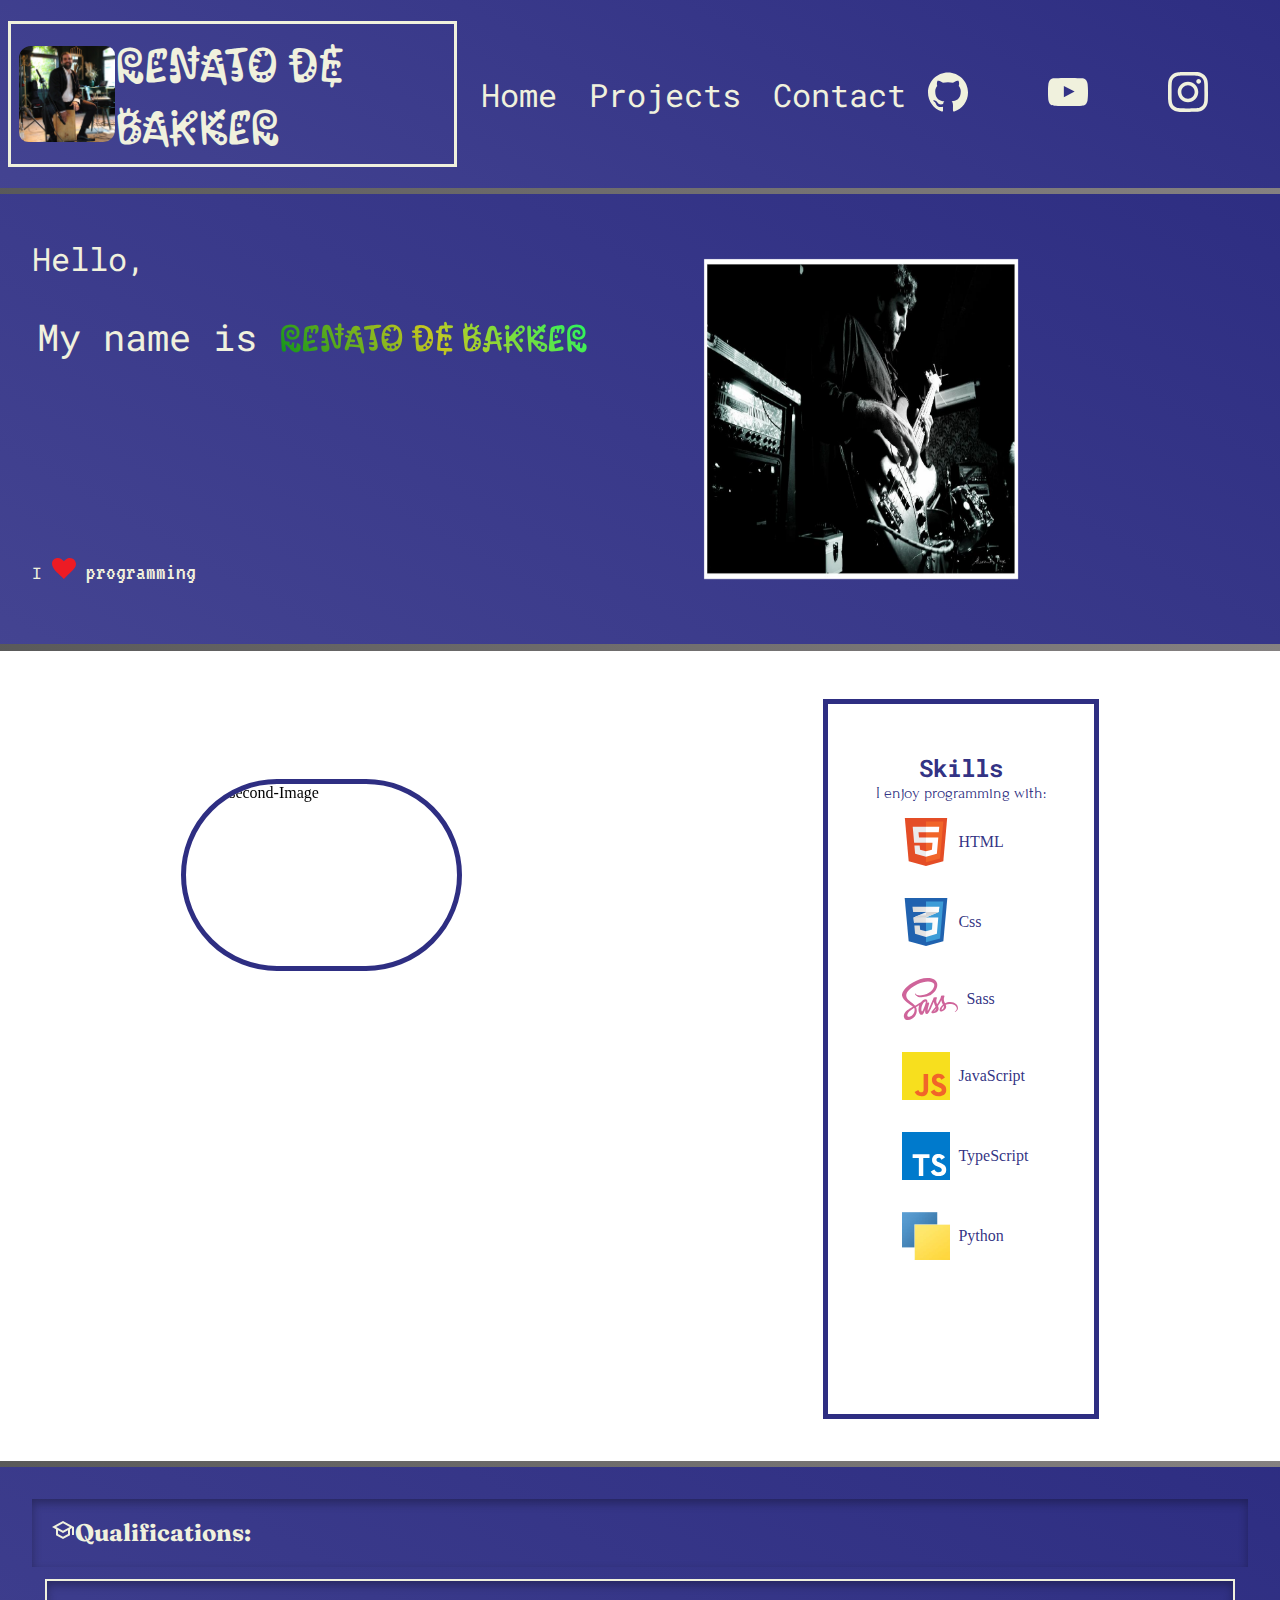
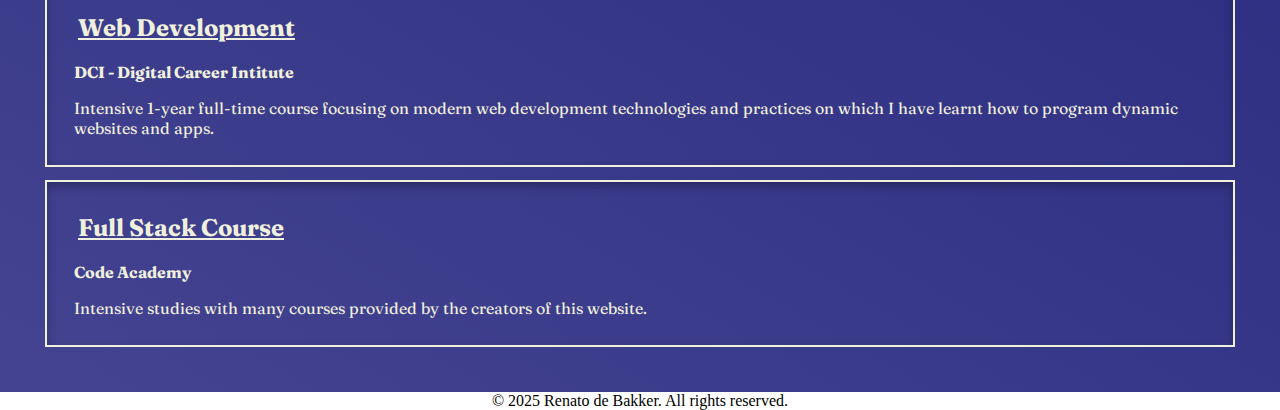
==== commit c705e938: "more updates" ====
--- a/index.html
+++ b/index.html
@@ -12,6 +12,7 @@
     <link href="https://fonts.googleapis.com/css2?family=Forum&family=Kablammo&family=Roboto+Mono:ital,wght@0,100..700;1,100..700&family=VT323&display=swap" rel="stylesheet">
 
     <link href="https://fonts.googleapis.com/css2?family=Forum&family=Fraunces:ital,opsz,wght@0,9..144,100..900;1,9..144,100..900&family=Instrument+Serif:ital@0;1&family=Noto+Color+Emoji&family=Roboto+Mono:ital,wght@0,100..700;1,100..700&family=Sancreek&family=Vast+Shadow&display=swap" rel="stylesheet">
+    <link rel="stylesheet" href="style.css">
   </head>
   <body>
 
--- a/style.css
+++ b/style.css
@@ -0,0 +1,671 @@
+:root{
+  --paragraph: "Roboto Mono", monospace; 
+  --navheader: "Kablammo", system-ui;
+  --robotText: "VT323", monospace;
+  --forumText: "Forum", serif;
+  --infoBarText: "Fraunces", serif;
+  --bgColor: linear-gradient(30deg, rgba(2, 2, 107, 0.74), rgba(22, 22, 116, 0.897));
+  --hrLongColor: linear-gradient(60deg,  rgba(73, 73, 73, 0.911), rgb(133, 129, 129));
+  --borderColor: rgba(22, 22, 116, 0.897);
+  --textColor: rgb(240, 241, 221);
+
+}
+
+
+
+* {
+  margin: 0;
+  padding: 0;
+  box-sizing: border-box;
+}
+
+.bigRef,
+.smallRef {
+  display: flex;
+  align-items: center;
+  justify-content: space-between;
+  background: var(--bgColor);
+  min-height: 15vh;
+  width: 100%;
+  transition: transform 0.3s ease-out;
+
+
+  
+
+  .myImageHeader {
+    display: flex;
+    min-width: 20vw;
+    min-height: 10vh;
+    justify-content: space-around;
+    align-items: center;
+    padding: .5em;
+    margin: .5em;
+    border: 3px solid var(--textColor);
+    
+    img {
+      min-height: 2.5em;
+      max-height: 8.5em;
+      height: 6em;
+      border-radius: 12px 9px 12px 9px;
+    }
+    p {
+      font-family: var(--navheader);
+      color: var(--textColor);
+      transition: color 0.3s ease-in-out; 
+      font-size: 3em;
+
+      
+    
+    }
+    p:hover {
+      color: rgba(79, 212, 79, 0.699);
+      cursor: pointer;
+    }
+  }
+
+  .my-icon {
+    fill: rgb(240, 241, 221);
+  }
+  
+
+  .centerNav {
+
+
+    a {
+      text-decoration: none;
+      font-size: 2em;
+      margin: .5em;
+      font-family: var(--forumText);
+    }
+
+  }
+
+  .logos {
+    display: flex;
+    height: 100%;
+    align-items: center;
+    justify-content: space-evenly;
+    margin: 2rem;
+    
+    svg{
+      min-width: 2.5em;
+      max-width: 4.5em;
+      padding: .5em;
+      min-height: 3.5em;
+      max-height: 5em;
+      margin: 2em;
+    }
+  }
+}
+
+hr {
+  background: var(--hrLongColor);
+  height: .4em;
+  border: none;
+  width: 100%;
+  display: block;
+
+  
+}
+
+main {
+  width: 100%;
+  min-height: 50vh;
+  max-height: 180vh;
+  display: flex;
+  align-items: center;
+  gap: 2em;
+  background: var(--bgColor);
+  margin: 0;
+
+
+  aside {
+    display: grid;
+    grid-template-rows: repeat(4, 1fr);
+
+
+
+    p {
+      color: var(--textColor);   
+      font-family: var(--paragraph);
+      
+      .myName {
+        font-family: var(--navheader);
+        background: linear-gradient(45deg, rgba(1, 161, 9, 0.863), rgba(236, 240, 3, 0.781), rgb(32, 248, 97));
+          -webkit-background-clip: text;
+          -webkit-text-fill-color: transparent;
+          animation: gradientAnimation 1s linear infinite;
+      }
+
+      .exclamation {
+        visibility: hidden; /* Start hidden */
+        display: inline-block;
+        width: 0.5ch; /* Keeps space reserved */
+        transition: box-shadow 0.3s ease-in-out;
+      }
+    }
+  }
+
+
+  aside p:nth-child(1){
+    font-size: 2rem;
+    padding: 2rem;
+  }
+
+  aside p:nth-child(2){
+    font-size: 2.3rem;
+    text-align: center;
+  }
+
+  aside p:nth-child(3){
+    font-size: 1.5rem;
+    text-align: end;
+  }
+  aside p:nth-child(4){
+    font-size: 1rem;
+    padding: 2rem;
+
+    span {
+      font-family: var(--robotText);
+      font-size: 1.5rem;
+      
+    }
+  }
+
+  img {
+    min-height: 20vh;
+    max-height: 70vh;
+    min-width: 30vw;
+    max-width: 40vw;
+    padding: 3em;
+    height: 100vh;
+    
+  }
+}
+
+.mainNav {
+  display: flex;
+  width: 100%;
+  height: 90vh;
+  justify-content: space-around;
+
+  .skillsNav {
+    display: flex;
+    flex-direction: column;
+    align-items: center;
+    padding: 3rem;
+    margin: 3rem;
+    border: 5px solid var(--borderColor);
+    min-height: 80vh;
+    height: 80vh;
+    max-height: 250vh;
+
+    h2{
+      font-family: var(--paragraph);
+      color: var(--borderColor);
+  
+    }
+  
+    p{
+      font-family: var(--forumText);
+      grid: paragraph;
+      color: var(--borderColor);
+
+    }
+    ul {
+      list-style: none;
+
+      li{
+        display: flex;
+        align-items: center;
+        color: var(--borderColor);
+
+        padding: .5em;
+        svg{
+          margin: .5em;
+        }
+        
+      }
+    }
+    ul li:nth-child(3){
+      .st0{fill-rule:evenodd;clip-rule:evenodd;fill:#CF649A;}
+    }
+  
+    ul li:nth-child(4){
+      .st0{fill-rule:evenodd;clip-rule:evenodd;fill:#F7DF1E;} .st1{fill-rule:evenodd;clip-rule:evenodd;}
+  
+    }
+  
+    ul li:nth-child(5){
+      .st0{clip-path:url(#SVGID_2_);} .st1{clip-path:url(#SVGID_6_);}
+    }
+  }
+  
+
+
+  .logos {
+    border: 5px solid var(--bgColor);
+    padding: 3rem;
+    margin-top: 5rem;
+
+
+    img {
+      border-radius: 40vw 40vw;
+      border: 5px solid var(--borderColor);
+    }
+  }
+}
+
+
+.logo {
+  min-height: 12em;
+  max-height: 32em;
+  min-width: 22vw;
+  max-width: 42vw;
+  height: 26em;
+  width: 32vw;
+
+  will-change: filter;
+  transition: filter 300ms, height .5s, width .5s ;
+}
+.logo:hover {
+  filter: drop-shadow(0 0 6em #292786bb);
+
+}
+.logo.vanilla:hover {
+  filter: drop-shadow(0 0 6em #60f334dc);
+}
+
+@media (max-width: 359px) {
+  .bigRef {
+      display: none;
+  }
+  .smallRef {
+      display: grid;
+      grid-template-columns: 1fr 1.5fr;
+      grid-template-rows: 1fr .5fr;
+      
+      justify-content: space-between;
+
+      .myImageHeader {
+        grid-column: 1 / 2;
+        display: flex;
+        flex-direction: column;
+        margin: 1em;
+
+        img {
+          width: 5em;
+          height: 5em;
+        }
+        p {
+          font-size: 1em;
+        }
+
+      }
+
+
+      .centerNav{
+        grid-column: 2 / 3;
+        grid-row: 1 / 2;
+        max-height: 100%;
+        display: flex;
+        justify-content: space-around;
+        align-items: center;
+
+        a {
+          font-size: 1em;
+
+        }
+
+      }
+
+      .logos {
+        grid-row: 2 / 3;
+        grid-column: 1 / 3;
+        display: flex;
+        width: 80%;
+        height: 1vh;
+        justify-content: space-evenly;
+        a {
+
+          svg {
+            width: 3em;
+            height: 2em;
+            margin: 0;
+          }
+
+        }
+      }
+  }
+
+  hr {
+    width: 100vw;
+  }
+
+  main {
+    display: flex;
+    flex-direction: column;
+    align-items: center;
+    width: 100%;
+    height: 100%;
+
+    .logo {
+      width: 85vw;
+      height: 70vh;
+      min-width: 13vw;
+      max-width: 145vw;
+      min-height: 11vh;
+      max-height: 125vh;
+      align-self: center;
+      
+    }
+  }
+
+  .infoBar {
+    background: var(--bgColor);
+    padding: 2em;
+    width: 100%;
+
+  .infoBarHeader {
+    display: flex;
+    font-family: var(--infoBarText);
+    color: var(--textColor);
+    border: 2px solid var(--hrLongColor);
+    padding: 1.2em;
+
+    box-shadow: inset 0 4px 10px rgba(0, 0, 0, 0.3);
+  }
+
+  .qualificationInfo {
+    font-family: var(--infoBarText);
+    color: var(--textColor);
+    border: 2px solid var(--textColor);
+    padding: 1.2em;
+    margin: .8em;
+
+    box-shadow: inset 0 4px 10px rgba(0, 0, 0, 0.3);
+
+    h2 {
+      text-decoration: underline;
+    }
+
+    h2, h4, p {
+      padding: .5em;
+    }
+  }
+}
+}
+
+@media (min-width:360px) and (max-width: 759px) {
+  .bigRef {
+    display: grid;
+    grid-template-areas: 
+    "image nav nav"
+    "image logos logos";
+
+    .myImageHeader {
+      grid-area: image;
+    }
+
+    .centerNav {
+      grid-area: nav;
+    }
+
+    .logos {
+      grid-area: logos;
+
+    }
+  }
+
+  .smallRef {
+   display: none;
+  }
+
+  hr{
+    top: 7em;
+    width: 100%;
+  }
+
+  main {
+    display: flex;
+    flex-direction: column;
+    width: 100vw;
+    height: 100%;
+
+
+    .logo {
+      width: 60vw;
+      min-width: 25vw;
+      max-width: 75vw;
+      align-self: center;
+    }
+  }
+
+
+
+
+  .logos {
+
+    .logo {
+      /* min-height: 12em;
+      max-height: 32em;
+      min-width: 22vw;
+      max-width: 82vw; */
+      height: 26em;
+      width: 92vw;
+    
+      will-change: filter;
+      transition: filter 300ms, height .5s, width .5s ;
+    }
+    .logo:hover {
+      filter: drop-shadow(0 0 6em #292786bb);
+      width: 95vw;
+      height: 120vh;
+    }
+    .logo.vanilla:hover {
+      filter: drop-shadow(0 0 6em #60f334dc);
+    }
+  }
+
+  .infoBar {
+    background: var(--bgColor);
+    padding: 2em;
+    width: 100%;
+  
+  
+  
+    .infoBarHeader {
+      display: flex;
+      font-family: var(--infoBarText);
+      color: var(--textColor);
+      border: 2px solid var(--hrLongColor);
+      padding: 1.2em;
+  
+      box-shadow: inset 0 4px 10px rgba(0, 0, 0, 0.3);
+    }
+  
+    .qualificationInfo {
+      font-family: var(--infoBarText);
+      color: var(--textColor);
+      border: 2px solid var(--textColor);
+      padding: 1.2em;
+      margin: .8em;
+  
+      box-shadow: inset 0 4px 10px rgba(0, 0, 0, 0.3);
+  
+      h2 {
+        text-decoration: underline;
+      }
+  
+      h2, h4, p {
+        padding: .5em;
+      }
+    }
+  }
+  
+  
+  
+  footer {
+    text-align: center;
+  }
+  
+}
+
+
+
+@media (min-width: 760px) {
+  .bigRef {
+    display: flex;
+    width: 100%;
+
+    .centerNav {
+      min-width: 20%;
+      max-width: 60%;
+      max-height: 100%;
+      display: flex;
+      justify-content: space-around;
+      align-items: center;
+      a {
+        font-size: 2em;
+        font-family: var(--paragraph);
+        color: var(--textColor);
+      }
+
+    }
+
+
+    .logos {
+      display: flex;
+      height: 100%;
+      align-items: center;
+      justify-content: space-evenly;
+      margin: 2rem;
+
+      a {
+        
+        svg{
+          min-width: 2.5em;
+          max-width: 3.5em;
+          min-height: 3.5em;
+          max-height: 3em;
+          
+        }
+
+      }
+      
+      
+  }
+  }
+  .smallRef {
+    display: none;
+  }
+
+
+hr {
+  top: 7em;
+  width: 100vw;
+  display: block;
+}
+
+main {
+  width: 100%;
+  min-height: 50vh;
+  max-height: 180vh;
+  display: grid;
+  grid-template-columns: 1fr 1fr;
+  background: var(--bgColor);
+  margin: 0;
+  /* position: relative; */
+  /* z-index: 1;
+  top: 22vh; */
+  
+
+  aside {
+    p {
+      color: var(--textColor);
+    }
+  }
+}
+
+
+
+.logo {
+  min-height: 12em;
+  max-height: 32em;
+  min-width: 22vw;
+  max-width: 42vw;
+  height: 26em;
+  width: 32vw;
+
+  will-change: filter;
+  transition: filter 300ms, height .5s, width .5s ;
+}
+.logo:hover {
+  filter: drop-shadow(0 0 6em #292786bb);
+  /* width: 55vw; */
+  height: 120%;
+}
+.logo.vanilla:hover {
+  filter: drop-shadow(0 0 6em #60f334dc);
+}
+
+
+.skillsNav{
+
+
+  h2, p {
+    color: var(--borderColor);
+  }
+
+  ul {
+    li{
+      color: var(--borderColor);
+    }
+  }
+}
+
+
+
+.infoBar {
+  background: var(--bgColor);
+  padding: 2em;
+  width: 100%;
+
+
+
+  .infoBarHeader {
+    display: flex;
+    font-family: var(--infoBarText);
+    color: var(--textColor);
+    border: 2px solid var(--hrLongColor);
+    padding: 1.2em;
+
+    box-shadow: inset 0 4px 10px rgba(0, 0, 0, 0.3);
+  }
+
+  .qualificationInfo {
+    font-family: var(--infoBarText);
+    color: var(--textColor);
+    border: 2px solid var(--textColor);
+    padding: 1.2em;
+    margin: .8em;
+
+    box-shadow: inset 0 4px 10px rgba(0, 0, 0, 0.3);
+
+    h2 {
+      text-decoration: underline;
+    }
+
+    h2, h4, p {
+      padding: .5em;
+    }
+  }
+}
+
+
+
+footer {
+  text-align: center;
+}
+
+}
